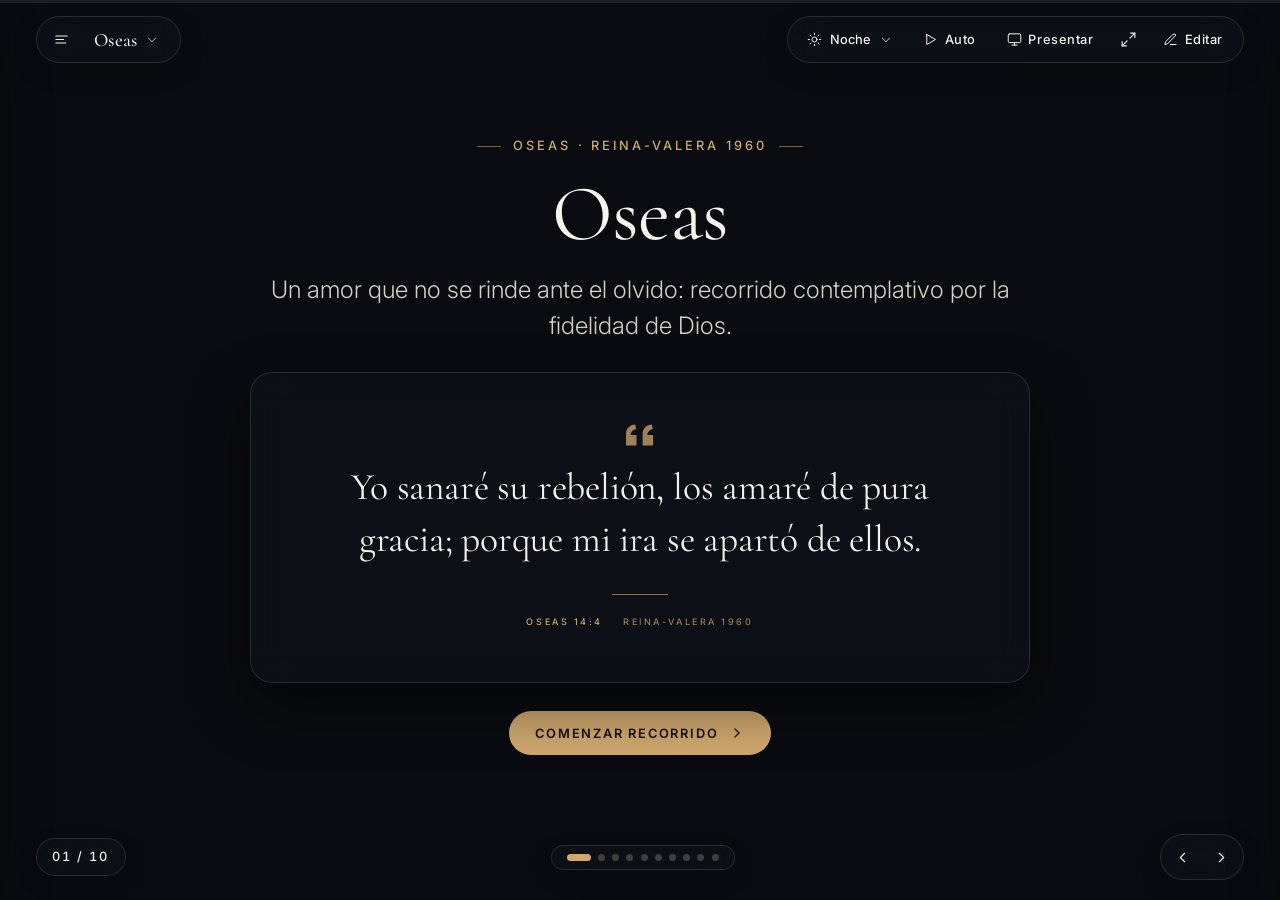
==== index.html @ b0a1d144 "style: upgrade dropdown menus, drawers, and editor controls with glassmorphic editorial CSS" ====
<!DOCTYPE html>
<html lang="es" data-theme="oscuro">
<head>
  <meta charset="UTF-8" />
  <meta name="viewport" content="width=device-width, initial-scale=1.0" />
  <title>Palabra Visual — Reflexiones Bíblicas</title>
  <meta name="description" content="Recorrido visual contemplativo y editorial por los libros de la Biblia." />

  <!-- Google Fonts: Máximo 2 familias tipográficas (Cormorant Garamond + Inter) -->
  <link rel="preconnect" href="https://fonts.googleapis.com" />
  <link rel="preconnect" href="https://fonts.gstatic.com" crossorigin />
  <link href="https://fonts.googleapis.com/css2?family=Cormorant+Garamond:ital,wght@0,400;0,500;0,600;1,400;1,500&family=Inter:wght@300;400;500;600&display=swap" rel="stylesheet" />

  <!-- GSAP 3.12.5 desde cdnjs (versión fija) -->
  <script src="https://cdnjs.cloudflare.com/ajax/libs/gsap/3.12.5/gsap.min.js" crossorigin="anonymous" referrerpolicy="no-referrer"></script>

  <style>
    /* ==========================================================================
       1. SISTEMA DE DISEÑO Y TEMAS (Variables CSS)
       ========================================================================== */
    :root {
      --font-display: 'Cormorant Garamond', Georgia, 'Times New Roman', serif;
      --font-sans: 'Inter', -apple-system, BlinkMacSystemFont, 'Segoe UI', Roboto, sans-serif;

      /* Escala tipográfica fluida */
      --text-xs: clamp(0.72rem, 0.7rem + 0.15vw, 0.8rem);
      --text-sm: clamp(0.85rem, 0.82rem + 0.2vw, 0.95rem);
      --text-base: clamp(0.98rem, 0.94rem + 0.25vw, 1.125rem);
      --text-lg: clamp(1.18rem, 1.08rem + 0.55vw, 1.5rem);
      --text-xl: clamp(1.55rem, 1.3rem + 1.2vw, 2.35rem);
      --text-2xl: clamp(2.1rem, 1.6rem + 2.4vw, 3.6rem);
      --text-hero: clamp(2.6rem, 1.9rem + 3.8vw, 5.2rem);

      /* Espaciados */
      --space-xs: 0.5rem;
      --space-sm: 1rem;
      --space-md: 1.75rem;
      --space-lg: 3rem;
      --space-xl: 5rem;

      /* Radios y transiciones */
      --radius-sm: 6px;
      --radius-md: 14px;
      --radius-lg: 22px;
      --ease-editorial: cubic-bezier(0.22, 1, 0.36, 1);

      /* Z-index layers */
      --z-stage: 1;
      --z-chrome: 20;
      --z-drawer: 40;
      --z-modal: 60;
    }

    /* Tema 1: Noche profunda (oscuro) */
    [data-theme="oscuro"] {
      --bg-base: #0b0d11;
      --bg-surface: #141820;
      --bg-elevated: #1b202b;
      --bg-glass: rgba(15, 19, 26, 0.62);
      --bg-glass-strong: rgba(15, 19, 26, 0.84);
      --text-primary: #f4f1ea;
      --text-secondary: #b7b1a6;
      --text-muted: #7f7a72;
      --accent: #cfa86e;
      --accent-soft: rgba(207, 168, 110, 0.16);
      --border-subtle: rgba(244, 241, 234, 0.12);
      --border-glow: rgba(207, 168, 110, 0.32);
      --overlay-rgb: 10, 12, 16;
      --shadow-soft: 0 24px 60px rgba(0, 0, 0, 0.45);
      --slide-text-on-img: #f7f4ed;
      --slide-sub-on-img: #d6d0c4;
    }

    /* Tema 2: Amanecer cálido (claro) */
    [data-theme="claro"] {
      --bg-base: #faf7f2;
      --bg-surface: #ffffff;
      --bg-elevated: #f3eee5;
      --bg-glass: rgba(255, 252, 247, 0.76);
      --bg-glass-strong: rgba(255, 252, 247, 0.92);
      --text-primary: #1f1c18;
      --text-secondary: #5c554c;
      --text-muted: #8a8277;
      --accent: #9a6735;
      --accent-soft: rgba(154, 103, 53, 0.12);
      --border-subtle: rgba(31, 28, 24, 0.12);
      --border-glow: rgba(154, 103, 53, 0.34);
      --overlay-rgb: 24, 20, 16;
      --shadow-soft: 0 20px 50px rgba(45, 36, 24, 0.10);
      --slide-text-on-img: #faf7f2;
      --slide-sub-on-img: #e5dfd5;
    }

    /* Tema 3: Pergamino (sepia) */
    [data-theme="sepia"] {
      --bg-base: #efe6d5;
      --bg-surface: #e6dac4;
      --bg-elevated: #dfd0b6;
      --bg-glass: rgba(239, 230, 213, 0.80);
      --bg-glass-strong: rgba(239, 230, 213, 0.94);
      --text-primary: #2a2118;
      --text-secondary: #5a4a3a;
      --text-muted: #85725e;
      --accent: #874c2b;
      --accent-soft: rgba(135, 76, 43, 0.14);
      --border-subtle: rgba(42, 33, 24, 0.14);
      --border-glow: rgba(135, 76, 43, 0.35);
      --overlay-rgb: 28, 21, 14;
      --shadow-soft: 0 20px 50px rgba(42, 33, 24, 0.14);
      --slide-text-on-img: #faf5eb;
      --slide-sub-on-img: #e8decb;
    }

    /* ==========================================================================
       2. RESET Y BASE
       ========================================================================== */
    *, *::before, *::after {
      box-sizing: border-box;
      margin: 0;
      padding: 0;
    }

    html, body {
      height: 100%;
      width: 100%;
      overflow: hidden;
      background-color: var(--bg-base);
      color: var(--text-primary);
      font-family: var(--font-sans);
      font-size: 16px;
      line-height: 1.6;
      -webkit-font-smoothing: antialiased;
      -moz-osx-font-smoothing: grayscale;
      transition: background-color 0.5s var(--ease-editorial), color 0.5s var(--ease-editorial);
    }

    button, input, select, textarea {
      font-family: inherit;
      color: inherit;
    }

    button {
      background: none;
      border: none;
      cursor: pointer;
    }

    button:focus-visible,
    input:focus-visible,
    select:focus-visible,
    textarea:focus-visible,
    a:focus-visible {
      outline: 2px solid var(--accent);
      outline-offset: 2px;
    }

    .sr-only {
      position: absolute;
      width: 1px;
      height: 1px;
      padding: 0;
      margin: -1px;
      overflow: hidden;
      clip: rect(0, 0, 0, 0);
      white-space: nowrap;
      border: 0;
    }

    /* ==========================================================================
       3. CONTENEDOR PRINCIPAL Y ESCENARIO DE DIAPOSITIVAS
       ========================================================================== */
    .app-shell {
      position: relative;
      width: 100vw;
      height: 100vh;
      height: 100dvh;
      overflow: hidden;
      background: var(--bg-base);
    }

    .slides-stage {
      position: relative;
      width: 100%;
      height: 100%;
      z-index: var(--z-stage);
    }

    .slide {
      position: absolute;
      inset: 0;
      width: 100%;
      height: 100%;
      display: flex;
      align-items: center;
      justify-content: center;
      overflow-y: auto;
      overflow-x: hidden;
      opacity: 0;
      visibility: hidden;
      pointer-events: none;
    }

    .slide.is-active {
      opacity: 1;
      visibility: visible;
      pointer-events: auto;
    }

    /* Fondo de imagen a pantalla completa con Ken Burns y Parallax */
    .slide-bg {
      position: absolute;
      inset: -4%;
      width: 108%;
      height: 108%;
      z-index: 0;
      overflow: hidden;
      pointer-events: none;
    }

    .slide-bg-img {
      width: 100%;
      height: 100%;
      object-fit: cover;
      object-position: center;
      transform: scale(1.02);
      will-change: transform;
      transition: opacity 0.6s ease;
    }

    .slide.is-active .slide-bg-img.ken-burns {
      animation: kenBurns 22s ease-in-out infinite alternate;
    }

    @keyframes kenBurns {
      0% { transform: scale(1.01) translate3d(0, 0, 0); }
      100% { transform: scale(1.1) translate3d(-1.5%, -1%, 0); }
    }

    /* Overlay degradado cinematográfico */
    .slide-overlay {
      position: absolute;
      inset: 0;
      z-index: 1;
      pointer-events: none;
    }

    /* Contenedor interior de contenido */
    .slide-inner {
      position: relative;
      z-index: 2;
      width: 100%;
      max-width: 1240px;
      margin: auto;
      padding: clamp(4.5rem, 8vh, 6rem) clamp(1.25rem, 5vw, 4.5rem) clamp(5rem, 9vh, 6.5rem);
      display: flex;
      flex-direction: column;
      justify-content: center;
      min-height: 100%;
    }

    /* Modificadores de alineación (layout) */
    .layout-centrado .slide-inner {
      align-items: center;
      text-align: center;
    }

    .layout-izquierda .slide-inner {
      align-items: flex-start;
      text-align: left;
    }

    .layout-derecha .slide-inner {
      align-items: flex-end;
      text-align: right;
    }

    .layout-inferior .slide-inner {
      justify-content: flex-end;
      align-items: flex-start;
      text-align: left;
      padding-bottom: clamp(5.5rem, 11vh, 7.5rem);
    }

    /* Cuando hay imagen de fondo, el texto sobre imagen mantiene alto contraste */
    .slide.has-bg-image:not(.slide-tipo-dividida) {
      color: var(--slide-text-on-img);
    }

    .slide.has-bg-image:not(.slide-tipo-dividida) .editorial-subtitle,
    .slide.has-bg-image:not(.slide-tipo-dividida) .reflexion-body {
      color: var(--slide-sub-on-img);
    }

    /* ==========================================================================
       4. COMPONENTES EDITORIALES Y BÍBLICOS
       ========================================================================== */
    .kicker {
      font-family: var(--font-sans);
      font-size: var(--text-xs);
      font-weight: 500;
      letter-spacing: 0.24em;
      text-transform: uppercase;
      color: var(--accent);
      margin-bottom: var(--space-sm);
      display: inline-flex;
      align-items: center;
      gap: 0.75rem;
    }

    .kicker::before,
    .kicker::after {
      content: "";
      display: inline-block;
      width: 24px;
      height: 1px;
      background: currentColor;
      opacity: 0.55;
    }

    .layout-izquierda .kicker::before,
    .layout-inferior .kicker::before {
      display: none;
    }

    .layout-derecha .kicker::after {
      display: none;
    }

    .editorial-title {
      font-family: var(--font-display);
      font-weight: 500;
      font-size: var(--text-2xl);
      line-height: 1.12;
      letter-spacing: -0.01em;
      max-width: 18ch;
      margin-bottom: var(--space-sm);
    }

    .slide-tipo-portada .editorial-title {
      font-size: var(--text-hero);
      font-weight: 400;
      line-height: 1.05;
      max-width: 14ch;
    }

    .editorial-subtitle {
      font-family: var(--font-sans);
      font-weight: 300;
      font-size: var(--text-lg);
      line-height: 1.5;
      color: var(--text-secondary);
      max-width: 52ch;
      margin-bottom: var(--space-md);
    }

    /* --- Componente 1: Cita Bíblica Elegante --- */
    .verse-block {
      position: relative;
      max-width: 780px;
      width: 100%;
    }

    .verse-block.variant-glass {
      background: var(--bg-glass);
      backdrop-filter: blur(18px);
      -webkit-backdrop-filter: blur(18px);
      border: 1px solid var(--border-subtle);
      border-radius: var(--radius-lg);
      padding: clamp(1.75rem, 4vw, 3.25rem);
      box-shadow: var(--shadow-soft);
      color: var(--text-primary);
    }

    .verse-block.variant-typographic {
      padding: clamp(1.5rem, 3vw, 2.5rem) 0;
      max-width: 900px;
    }

    .verse-quote-mark {
      display: block;
      width: 28px;
      height: 22px;
      color: var(--accent);
      opacity: 0.75;
      margin-bottom: var(--space-sm);
    }

    .layout-centrado .verse-quote-mark {
      margin-inline: auto;
    }

    .layout-derecha .verse-quote-mark {
      margin-left: auto;
    }

    .verse-text {
      font-family: var(--font-display);
      font-weight: 400;
      font-size: clamp(1.45rem, 1.15rem + 1.5vw, 2.55rem);
      line-height: 1.38;
      letter-spacing: -0.005em;
    }

    .slide-tipo-versiculo .verse-text {
      font-size: clamp(1.65rem, 1.25rem + 1.9vw, 3rem);
      line-height: 1.34;
    }

    .verse-word {
      display: inline-block;
      will-change: transform, opacity;
    }

    .verse-divider {
      width: 56px;
      height: 1px;
      background: var(--accent);
      opacity: 0.65;
      margin: var(--space-md) 0 var(--space-sm);
    }

    .layout-centrado .verse-divider {
      margin-inline: auto;
    }

    .layout-derecha .verse-divider {
      margin-left: auto;
    }

    .verse-meta {
      display: flex;
      flex-wrap: wrap;
      align-items: center;
      gap: 0.65rem 1.25rem;
      font-family: var(--font-sans);
      font-size: var(--text-xs);
      letter-spacing: 0.2em;
      text-transform: uppercase;
      font-variant-caps: all-small-caps;
      color: var(--accent);
      font-weight: 500;
    }

    .layout-centrado .verse-meta {
      justify-content: center;
    }

    .layout-derecha .verse-meta {
      justify-content: flex-end;
    }

    .verse-version {
      opacity: 0.72;
      color: inherit;
    }

    /* --- Reflexión Pastoral --- */
    .reflexion-body {
      font-family: var(--font-sans);
      font-weight: 300;
      font-size: var(--text-base);
      line-height: 1.75;
      max-width: 62ch;
      color: var(--text-secondary);
      margin-top: var(--space-sm);
    }

    .glass-panel {
      background: var(--bg-glass);
      backdrop-filter: blur(18px);
      -webkit-backdrop-filter: blur(18px);
      border: 1px solid var(--border-subtle);
      border-radius: var(--radius-lg);
      padding: clamp(1.5rem, 3.5vw, 2.75rem);
      box-shadow: var(--shadow-soft);
      color: var(--text-primary);
    }

    .glass-panel .reflexion-body {
      color: var(--text-secondary);
    }

    /* --- Componente 2: Recuadros de Reflexión (Glassmorphism sutil) --- */
    .recuadros-grid {
      display: grid;
      grid-template-columns: repeat(auto-fit, minmax(min(100%, 250px), 1fr));
      gap: clamp(1rem, 2vw, 1.5rem);
      width: 100%;
      margin-top: var(--space-md);
    }

    .recuadro-card {
      background: var(--bg-glass);
      backdrop-filter: blur(16px);
      -webkit-backdrop-filter: blur(16px);
      border: 1px solid var(--border-subtle);
      border-top: 1px solid var(--border-glow);
      border-radius: var(--radius-md);
      padding: clamp(1.25rem, 2.5vw, 1.75rem);
      text-align: left;
      color: var(--text-primary);
      box-shadow: var(--shadow-soft);
      transition: transform 0.35s var(--ease-editorial), border-color 0.35s ease;
    }

    .recuadro-card:hover {
      transform: translateY(-3px);
      border-color: var(--border-glow);
    }

    .recuadro-icon {
      width: 34px;
      height: 34px;
      border-radius: 50%;
      background: var(--accent-soft);
      color: var(--accent);
      display: inline-flex;
      align-items: center;
      justify-content: center;
      margin-bottom: 0.9rem;
    }

    .recuadro-icon svg {
      width: 17px;
      height: 17px;
    }

    .recuadro-title {
      font-family: var(--font-display);
      font-size: 1.35rem;
      font-weight: 500;
      margin-bottom: 0.4rem;
      color: var(--text-primary);
    }

    .recuadro-text {
      font-size: var(--text-sm);
      line-height: 1.6;
      color: var(--text-secondary);
    }

    /* --- Layout: Dividida (50/50 Editorial) --- */
    .split-layout {
      display: grid;
      grid-template-columns: 1fr 1fr;
      gap: clamp(1.75rem, 4vw, 4rem);
      align-items: center;
      width: 100%;
    }

    .split-media {
      position: relative;
      border-radius: var(--radius-lg);
      overflow: hidden;
      aspect-ratio: 4 / 5;
      max-height: 70vh;
      width: 100%;
      box-shadow: var(--shadow-soft);
      border: 1px solid var(--border-subtle);
    }

    .split-media img {
      width: 100%;
      height: 100%;
      object-fit: cover;
      display: block;
    }

    .split-content {
      display: flex;
      flex-direction: column;
      align-items: flex-start;
      text-align: left;
    }

    .layout-derecha .split-media {
      order: 2;
    }

    /* --- Layout: Lista / Línea de Tiempo / Galería --- */
    .timeline-list {
      display: grid;
      grid-template-columns: repeat(auto-fit, minmax(min(100%, 260px), 1fr));
      gap: clamp(1rem, 2vw, 1.5rem);
      width: 100%;
      margin-top: var(--space-md);
    }

    .timeline-item {
      position: relative;
      background: var(--bg-glass);
      backdrop-filter: blur(16px);
      -webkit-backdrop-filter: blur(16px);
      border: 1px solid var(--border-subtle);
      border-radius: var(--radius-md);
      padding: 1.5rem;
      text-align: left;
      color: var(--text-primary);
    }

    .timeline-step {
      font-family: var(--font-display);
      font-size: 1.8rem;
      font-style: italic;
      color: var(--accent);
      line-height: 1;
      margin-bottom: 0.6rem;
    }

    /* Galería de 3 imágenes cuando el slide tiene galería */
    .gallery-trio {
      display: grid;
      grid-template-columns: repeat(3, 1fr);
      gap: clamp(0.75rem, 1.5vw, 1.25rem);
      width: 100%;
      margin-top: var(--space-md);
    }

    .gallery-card {
      position: relative;
      border-radius: var(--radius-md);
      overflow: hidden;
      aspect-ratio: 3 / 4;
      max-height: 44vh;
      border: 1px solid var(--border-subtle);
      box-shadow: var(--shadow-soft);
    }

    .gallery-card img {
      width: 100%;
      height: 100%;
      object-fit: cover;
      transition: transform 0.7s var(--ease-editorial);
    }

    .gallery-card:hover img {
      transform: scale(1.04);
    }

    .gallery-caption {
      position: absolute;
      inset: auto 0 0 0;
      padding: 2rem 1rem 1rem;
      background: linear-gradient(to top, rgba(0, 0, 0, 0.78), transparent);
      color: #f7f4ed;
      text-align: left;
    }

    .gallery-caption h4 {
      font-family: var(--font-display);
      font-size: 1.25rem;
      font-weight: 500;
    }

    .gallery-caption p {
      font-size: var(--text-xs);
      opacity: 0.86;
    }

    /* --- Botones de acción dentro de slides (Portada / Cierre) --- */
    .btn-editorial {
      display: inline-flex;
      align-items: center;
      gap: 0.65rem;
      margin-top: var(--space-md);
      padding: 0.85rem 1.65rem;
      border-radius: 999px;
      background: var(--accent);
      color: #14110d;
      font-size: var(--text-xs);
      font-weight: 600;
      letter-spacing: 0.14em;
      text-transform: uppercase;
      transition: transform 0.25s var(--ease-editorial), opacity 0.25s ease;
    }

    .btn-editorial:hover {
      transform: translateY(-2px);
      opacity: 0.94;
    }

    .btn-editorial-ghost {
      display: inline-flex;
      align-items: center;
      gap: 0.55rem;
      margin-top: var(--space-md);
      padding: 0.8rem 1.45rem;
      border-radius: 999px;
      border: 1px solid var(--border-glow);
      background: var(--bg-glass);
      backdrop-filter: blur(12px);
      color: var(--text-primary);
      font-size: var(--text-xs);
      font-weight: 500;
      letter-spacing: 0.14em;
      text-transform: uppercase;
      transition: background-color 0.25s ease, transform 0.25s var(--ease-editorial);
    }

    .btn-editorial-ghost:hover {
      background: var(--accent-soft);
      transform: translateY(-1px);
    }

    /* ==========================================================================
       5. INTERFAZ / CHROME DE NAVEGACIÓN
       ========================================================================== */
    .progress-bar-track {
      position: fixed;
      top: 0;
      left: 0;
      width: 100%;
      height: 3px;
      background: rgba(128, 128, 128, 0.18);
      z-index: calc(var(--z-chrome) + 5);
    }

    .progress-bar-fill {
      height: 100%;
      width: 0%;
      background: var(--accent);
      transition: width 0.6s var(--ease-editorial);
    }

    .top-bar {
      position: fixed;
      top: 0;
      left: 0;
      right: 0;
      z-index: var(--z-chrome);
      display: flex;
      align-items: center;
      justify-content: space-between;
      padding: 1rem clamp(1rem, 3vw, 2.25rem);
      pointer-events: none;
      transition: opacity 0.45s ease, transform 0.45s var(--ease-editorial);
    }

    .top-bar > * {
      pointer-events: auto;
    }

    .brand-cluster {
      position: relative;
      display: flex;
      align-items: center;
      gap: 0.45rem;
      background: var(--bg-glass);
      backdrop-filter: blur(18px);
      -webkit-backdrop-filter: blur(18px);
      border: 1px solid var(--border-subtle);
      border-radius: 999px;
      padding: 0.35rem 0.55rem 0.35rem 0.45rem;
      box-shadow: 0 8px 28px rgba(0, 0, 0, 0.14);
    }

    .icon-btn {
      width: 34px;
      height: 34px;
      border-radius: 50%;
      display: inline-flex;
      align-items: center;
      justify-content: center;
      color: var(--text-primary);
      transition: background-color 0.25s ease, color 0.25s ease, transform 0.25s var(--ease-editorial);
    }

    .icon-btn:hover {
      background: var(--accent-soft);
      color: var(--accent);
      transform: scale(1.05);
    }

    .icon-btn svg {
      width: 17px;
      height: 17px;
    }

    /* ==========================================================================
       MENÚS DESPLEGABLES EDITORIALES (Custom Popover Dropdowns)
       ========================================================================== */
    .dropdown {
      position: relative;
      display: inline-flex;
      align-items: center;
    }

    .dropdown-trigger {
      display: inline-flex;
      align-items: center;
      gap: 0.5rem;
      padding: 0.38rem 0.75rem;
      border-radius: 999px;
      font-size: var(--text-xs);
      font-weight: 500;
      color: var(--text-primary);
      transition: background-color 0.25s ease, color 0.25s ease;
    }

    .dropdown-trigger--book {
      font-family: var(--font-display);
      font-size: 1.18rem;
      font-weight: 500;
      letter-spacing: 0.01em;
      padding: 0.22rem 0.75rem 0.22rem 0.55rem;
    }

    .dropdown-trigger:hover,
    .dropdown.is-open .dropdown-trigger {
      background: var(--accent-soft);
      color: var(--accent);
    }

    .dropdown-chevron {
      width: 14px;
      height: 14px;
      opacity: 0.7;
      transition: transform 0.3s var(--ease-editorial);
    }

    .dropdown.is-open .dropdown-chevron {
      transform: rotate(180deg);
      opacity: 1;
    }

    .dropdown-menu {
      position: absolute;
      top: calc(100% + 10px);
      left: 0;
      min-width: 240px;
      padding: 0.45rem;
      border-radius: 18px;
      background: var(--bg-glass-strong);
      backdrop-filter: blur(24px);
      -webkit-backdrop-filter: blur(24px);
      border: 1px solid var(--border-subtle);
      box-shadow: 0 22px 50px rgba(0, 0, 0, 0.32), inset 0 1px 0 rgba(255, 255, 255, 0.06);
      display: flex;
      flex-direction: column;
      gap: 0.2rem;
      opacity: 0;
      visibility: hidden;
      transform: translateY(-6px) scale(0.97);
      transform-origin: top left;
      transition: opacity 0.24s ease, transform 0.28s var(--ease-editorial), visibility 0.24s;
      z-index: calc(var(--z-chrome) + 15);
    }

    .dropdown-menu--right {
      left: auto;
      right: 0;
      transform-origin: top right;
    }

    .dropdown.is-open .dropdown-menu {
      opacity: 1;
      visibility: visible;
      transform: translateY(0) scale(1);
    }

    .dropdown-item {
      width: 100%;
      display: flex;
      align-items: center;
      justify-content: space-between;
      gap: 0.85rem;
      padding: 0.62rem 0.8rem;
      border-radius: 12px;
      text-align: left;
      color: var(--text-primary);
      transition: background-color 0.2s ease, color 0.2s ease, transform 0.2s ease;
    }

    .dropdown-item:hover {
      background: var(--accent-soft);
      transform: translateX(2px);
    }

    .dropdown-item.is-selected {
      background: var(--accent-soft);
      color: var(--accent);
    }

    .dropdown-item-main {
      display: flex;
      align-items: center;
      gap: 0.65rem;
    }

    .dropdown-item-title {
      display: block;
      font-family: var(--font-display);
      font-size: 1.12rem;
      font-weight: 500;
      line-height: 1.15;
    }

    .dropdown-item-title--sans {
      font-family: var(--font-sans);
      font-size: 0.84rem;
    }

    .dropdown-item-sub {
      display: block;
      font-size: 0.7rem;
      color: var(--text-muted);
      letter-spacing: 0.04em;
      margin-top: 0.1rem;
    }

    .dropdown-check {
      width: 15px;
      height: 15px;
      color: var(--accent);
      opacity: 0;
      flex-shrink: 0;
    }

    .dropdown-item.is-selected .dropdown-check {
      opacity: 1;
    }

    .theme-swatch {
      width: 18px;
      height: 18px;
      border-radius: 50%;
      border: 1px solid var(--border-glow);
      flex-shrink: 0;
      box-shadow: inset 0 0 0 2px rgba(255, 255, 255, 0.12);
    }

    .top-actions {
      display: flex;
      align-items: center;
      gap: 0.3rem;
      background: var(--bg-glass);
      backdrop-filter: blur(18px);
      -webkit-backdrop-filter: blur(18px);
      border: 1px solid var(--border-subtle);
      border-radius: 999px;
      padding: 0.35rem 0.45rem;
      box-shadow: 0 8px 28px rgba(0, 0, 0, 0.14);
    }

    .pill-btn {
      display: inline-flex;
      align-items: center;
      gap: 0.42rem;
      padding: 0.42rem 0.82rem;
      border-radius: 999px;
      font-size: var(--text-xs);
      font-weight: 500;
      letter-spacing: 0.04em;
      color: var(--text-primary);
      transition: background-color 0.25s ease, color 0.25s ease, transform 0.2s ease;
    }

    .pill-btn:hover,
    .pill-btn.is-active {
      background: var(--accent-soft);
      color: var(--accent);
    }

    .pill-btn svg {
      width: 15px;
      height: 15px;
    }

    .bottom-bar {
      position: fixed;
      bottom: 0;
      left: 0;
      right: 0;
      z-index: var(--z-chrome);
      display: flex;
      align-items: center;
      justify-content: space-between;
      padding: 1rem clamp(1rem, 3vw, 2.25rem) 1.25rem;
      pointer-events: none;
      transition: opacity 0.45s ease, transform 0.45s var(--ease-editorial);
    }

    .bottom-bar > * {
      pointer-events: auto;
    }

    .slide-counter {
      font-family: var(--font-sans);
      font-size: var(--text-xs);
      font-weight: 500;
      letter-spacing: 0.16em;
      color: var(--text-primary);
      background: var(--bg-glass);
      backdrop-filter: blur(18px);
      -webkit-backdrop-filter: blur(18px);
      border: 1px solid var(--border-subtle);
      padding: 0.48rem 0.95rem;
      border-radius: 999px;
      font-variant-numeric: tabular-nums;
      box-shadow: 0 8px 24px rgba(0, 0, 0, 0.12);
    }

    .dots-nav {
      display: flex;
      align-items: center;
      gap: 0.45rem;
      background: var(--bg-glass);
      backdrop-filter: blur(18px);
      -webkit-backdrop-filter: blur(18px);
      border: 1px solid var(--border-subtle);
      padding: 0.5rem 0.95rem;
      border-radius: 999px;
      box-shadow: 0 8px 24px rgba(0, 0, 0, 0.12);
    }

    .dot-btn {
      width: 7px;
      height: 7px;
      border-radius: 999px;
      background: var(--text-muted);
      opacity: 0.45;
      transition: width 0.35s var(--ease-editorial), background-color 0.3s ease, opacity 0.3s ease;
    }

    .dot-btn:hover {
      opacity: 0.9;
    }

    .dot-btn.is-active {
      width: 24px;
      background: var(--accent);
      opacity: 1;
    }

    .nav-arrows {
      display: flex;
      align-items: center;
      gap: 0.3rem;
      background: var(--bg-glass);
      backdrop-filter: blur(18px);
      -webkit-backdrop-filter: blur(18px);
      border: 1px solid var(--border-subtle);
      padding: 0.3rem;
      border-radius: 999px;
      box-shadow: 0 8px 24px rgba(0, 0, 0, 0.12);
    }

    /* Modo Presentar: oculta la interfaz */
    body.is-presenting .top-bar,
    body.is-presenting .bottom-bar {
      opacity: 0;
      transform: translateY(-6px);
      pointer-events: none;
    }

    body.is-presenting .bottom-bar {
      transform: translateY(6px);
    }

    body.is-presenting.ui-reveal .top-bar,
    body.is-presenting.ui-reveal .bottom-bar {
      opacity: 1;
      transform: translateY(0);
      pointer-events: auto;
    }

    /* ==========================================================================
       6. PANEL LATERAL DE ÍNDICE (MINIATURAS) Y MODO EDITOR
       ========================================================================== */
    .drawer-backdrop {
      position: fixed;
      inset: 0;
      background: rgba(0, 0, 0, 0.38);
      backdrop-filter: blur(3px);
      z-index: calc(var(--z-drawer) - 1);
      opacity: 0;
      visibility: hidden;
      transition: opacity 0.35s ease, visibility 0.35s ease;
    }

    .drawer-backdrop.is-open {
      opacity: 1;
      visibility: visible;
    }

    .drawer {
      position: fixed;
      top: 0.75rem;
      bottom: 0.75rem;
      width: min(390px, calc(100vw - 1.5rem));
      background: var(--bg-glass-strong);
      backdrop-filter: blur(26px);
      -webkit-backdrop-filter: blur(26px);
      border: 1px solid var(--border-subtle);
      border-radius: 22px;
      z-index: var(--z-drawer);
      display: flex;
      flex-direction: column;
      box-shadow: var(--shadow-soft);
      transition: transform 0.45s var(--ease-editorial), opacity 0.35s ease;
      overflow: hidden;
    }

    .drawer-left {
      left: 0.75rem;
      transform: translateX(calc(-100% - 1.5rem));
    }

    .drawer-right {
      right: 0.75rem;
      width: min(450px, calc(100vw - 1.5rem));
      transform: translateX(calc(100% + 1.5rem));
    }

    .drawer.is-open {
      transform: translateX(0);
    }

    .drawer-header {
      display: flex;
      align-items: center;
      justify-content: space-between;
      padding: 1.15rem 1.4rem;
      border-bottom: 1px solid var(--border-subtle);
      background: rgba(255, 255, 255, 0.02);
    }

    .drawer-title {
      font-family: var(--font-display);
      font-size: 1.5rem;
      font-weight: 500;
      letter-spacing: 0.01em;
    }

    .drawer-body {
      flex: 1;
      overflow-y: auto;
      padding: 1.15rem 1.35rem;
      display: flex;
      flex-direction: column;
      gap: 0.9rem;
      scrollbar-width: thin;
      scrollbar-color: var(--border-glow) transparent;
    }

    .drawer-body::-webkit-scrollbar {
      width: 6px;
    }

    .drawer-body::-webkit-scrollbar-thumb {
      background: var(--border-subtle);
      border-radius: 999px;
    }

    /* Miniaturas en el índice */
    .thumb-card {
      display: grid;
      grid-template-columns: 86px 1fr;
      gap: 0.9rem;
      align-items: center;
      padding: 0.65rem;
      border-radius: 16px;
      border: 1px solid var(--border-subtle);
      background: var(--bg-glass);
      text-align: left;
      transition: border-color 0.25s ease, transform 0.25s var(--ease-editorial), background-color 0.25s ease;
    }

    .thumb-card:hover {
      border-color: var(--border-glow);
      transform: translateX(3px);
    }

    .thumb-card.is-active {
      border-color: var(--accent);
      background: var(--accent-soft);
    }

    .thumb-preview {
      width: 86px;
      height: 54px;
      border-radius: 10px;
      overflow: hidden;
      background: var(--bg-base);
      display: flex;
      align-items: center;
      justify-content: center;
      font-family: var(--font-display);
      font-size: 0.95rem;
      color: var(--accent);
      border: 1px solid var(--border-subtle);
    }

    .thumb-preview img {
      width: 100%;
      height: 100%;
      object-fit: cover;
    }

    .thumb-info small {
      display: block;
      font-size: 0.66rem;
      letter-spacing: 0.16em;
      text-transform: uppercase;
      color: var(--accent);
      font-weight: 500;
    }

    .thumb-info strong {
      display: block;
      font-size: 0.9rem;
      font-weight: 500;
      color: var(--text-primary);
      white-space: nowrap;
      overflow: hidden;
      text-overflow: ellipsis;
      max-width: 220px;
      margin-top: 0.12rem;
    }

    /* Estilos refinados del Editor */
    .editor-section {
      border: 1px solid var(--border-subtle);
      border-radius: 16px;
      padding: 1.05rem;
      background: rgba(255, 255, 255, 0.025);
      display: flex;
      flex-direction: column;
      gap: 0.82rem;
    }

    .editor-section-title {
      font-size: 0.7rem;
      letter-spacing: 0.18em;
      text-transform: uppercase;
      color: var(--accent);
      font-weight: 600;
    }

    .editor-slide-toolbar {
      display: flex;
      flex-wrap: wrap;
      gap: 0.45rem;
    }

    .btn-sm {
      padding: 0.46rem 0.85rem;
      border-radius: 999px;
      border: 1px solid var(--border-subtle);
      background: var(--bg-glass);
      font-size: 0.76rem;
      font-weight: 500;
      display: inline-flex;
      align-items: center;
      gap: 0.38rem;
      transition: border-color 0.2s ease, background-color 0.2s ease, transform 0.2s ease, color 0.2s ease;
    }

    .btn-sm:hover {
      border-color: var(--accent);
      background: var(--accent-soft);
      color: var(--accent);
      transform: translateY(-1px);
    }

    .btn-sm.btn-danger:hover {
      border-color: #d16666;
      background: rgba(209, 102, 102, 0.14);
      color: #e88b8b;
    }

    .field-group {
      display: flex;
      flex-direction: column;
      gap: 0.35rem;
    }

    .field-row {
      display: grid;
      grid-template-columns: 1fr 1fr;
      gap: 0.75rem;
    }

    .field-label {
      font-size: 0.74rem;
      font-weight: 500;
      color: var(--text-secondary);
      letter-spacing: 0.02em;
    }

    .field-input,
    .field-select,
    .field-textarea {
      width: 100%;
      padding: 0.58rem 0.82rem;
      border-radius: 11px;
      border: 1px solid var(--border-subtle);
      background: var(--bg-base);
      color: var(--text-primary);
      font-size: 0.84rem;
      transition: border-color 0.2s ease, box-shadow 0.2s ease, background-color 0.2s ease;
    }

    .field-input:hover,
    .field-select:hover,
    .field-textarea:hover {
      border-color: var(--border-glow);
    }

    .field-input:focus,
    .field-select:focus,
    .field-textarea:focus {
      outline: none;
      border-color: var(--accent);
      box-shadow: 0 0 0 3px var(--accent-soft);
    }

    /* Select personalizado con flecha SVG elegante */
    .field-select {
      appearance: none;
      -webkit-appearance: none;
      padding-right: 2.2rem;
      cursor: pointer;
      background-image: url("data:image/svg+xml,%3Csvg xmlns='http://www.w3.org/2000/svg' width='14' height='14' viewBox='0 0 24 24' fill='none' stroke='%23cfa86e' stroke-width='2' stroke-linecap='round' stroke-linejoin='round'%3E%3Cpolyline points='6 9 12 15 18 9'/%3E%3C/svg%3E");
      background-repeat: no-repeat;
      background-position: right 0.75rem center;
      background-size: 14px;
    }

    /* Range slider estilizado */
    .field-range {
      -webkit-appearance: none;
      appearance: none;
      width: 100%;
      height: 6px;
      border-radius: 999px;
      background: var(--border-subtle);
      margin-top: 0.55rem;
      cursor: pointer;
    }

    .field-range::-webkit-slider-thumb {
      -webkit-appearance: none;
      appearance: none;
      width: 18px;
      height: 18px;
      border-radius: 50%;
      background: var(--accent);
      border: 2px solid var(--bg-surface);
      box-shadow: 0 2px 8px rgba(0, 0, 0, 0.3);
      transition: transform 0.2s ease;
    }

    .field-range::-webkit-slider-thumb:hover {
      transform: scale(1.15);
    }

    .field-range::-moz-range-thumb {
      width: 18px;
      height: 18px;
      border-radius: 50%;
      background: var(--accent);
      border: 2px solid var(--bg-surface);
      cursor: pointer;
    }

    /* Botón estilizado para subir imagen local */
    .file-upload-label {
      display: inline-flex;
      align-items: center;
      justify-content: center;
      gap: 0.5rem;
      width: 100%;
      padding: 0.6rem 0.9rem;
      margin-top: 0.25rem;
      border-radius: 11px;
      border: 1px dashed var(--border-glow);
      background: var(--accent-soft);
      color: var(--accent);
      font-size: 0.78rem;
      font-weight: 500;
      cursor: pointer;
      transition: background-color 0.2s ease, transform 0.2s ease;
    }

    .file-upload-label:hover {
      background: rgba(207, 168, 110, 0.24);
      transform: translateY(-1px);
    }

    .file-upload-input {
      display: none;
    }

    .field-textarea {
      min-height: 76px;
      resize: vertical;
      line-height: 1.55;
    }

    .recuadro-editor-item {
      border-top: 1px dashed var(--border-subtle);
      padding-top: 0.75rem;
      display: flex;
      flex-direction: column;
      gap: 0.5rem;
    }

    .toast {
      position: fixed;
      bottom: 4.5rem;
      left: 50%;
      transform: translateX(-50%) translateY(16px);
      background: var(--bg-glass-strong);
      border: 1px solid var(--border-glow);
      color: var(--text-primary);
      padding: 0.6rem 1.2rem;
      border-radius: 999px;
      font-size: var(--text-xs);
      z-index: var(--z-modal);
      opacity: 0;
      pointer-events: none;
      transition: opacity 0.3s ease, transform 0.3s var(--ease-editorial);
    }

    .toast.is-visible {
      opacity: 1;
      transform: translateX(-50%) translateY(0);
    }

    /* ==========================================================================
       7. RESPONSIVE Y ACCESIBILIDAD (Móvil, Tablet, Proyector 16:9)
       ========================================================================== */
    @media (max-width: 860px) {
      .split-layout {
        grid-template-columns: 1fr;
        gap: 1.25rem;
      }

      .split-media {
        aspect-ratio: 16 / 10;
        max-height: 32vh;
      }

      .layout-derecha .split-media {
        order: 0;
      }

      .gallery-trio {
        grid-template-columns: 1fr;
      }

      .gallery-card {
        aspect-ratio: 16 / 9;
        max-height: 22vh;
      }

      .pill-label {
        display: none;
      }

      .dots-nav {
        display: none;
      }
    }

    @media (min-width: 1600px) {
      .slide-inner {
        max-width: 1440px;
      }
    }

    @media (prefers-reduced-motion: reduce) {
      .slide.is-active .slide-bg-img.ken-burns {
        animation: none !important;
      }
      .progress-bar-fill,
      .dot-btn,
      .drawer,
      .recuadro-card {
        transition: none !important;
      }
    }
  </style>
</head>
<body>
  <div class="app-shell" id="app">
    <!-- Barra de progreso superior -->
    <div class="progress-bar-track" role="progressbar" aria-valuemin="0" aria-valuemax="100" aria-valuenow="0" id="progress-track">
      <div class="progress-bar-fill" id="progress-fill"></div>
    </div>

    <!-- Barra superior discreta -->
    <header class="top-bar" aria-label="Controles principales">
      <div class="brand-cluster">
        <button class="icon-btn" id="btn-index" aria-label="Abrir índice de diapositivas" title="Índice de diapositivas">
          <svg viewBox="0 0 24 24" fill="none" stroke="currentColor" stroke-width="1.6" stroke-linecap="round"><line x1="4" y1="7" x2="20" y2="7"/><line x1="4" y1="12" x2="15" y2="12"/><line x1="4" y1="17" x2="18" y2="17"/></svg>
        </button>

        <!-- Selector de libro personalizado -->
        <div class="dropdown" id="book-dropdown">
          <button class="dropdown-trigger dropdown-trigger--book" id="book-dropdown-btn" aria-haspopup="listbox" aria-expanded="false" aria-label="Cambiar libro de reflexión">
            <span id="book-current-label">Oseas</span>
            <svg class="dropdown-chevron" viewBox="0 0 24 24" fill="none" stroke="currentColor" stroke-width="1.8" stroke-linecap="round" stroke-linejoin="round"><polyline points="6 9 12 15 18 9"/></svg>
          </button>
          <div class="dropdown-menu" id="book-dropdown-menu" role="listbox" aria-label="Libros disponibles">
            <button class="dropdown-item is-selected" role="option" aria-selected="true" data-book="oseas">
              <div>
                <span class="dropdown-item-title">Oseas</span>
                <span class="dropdown-item-sub">10 diapositivas &middot; RVR1960</span>
              </div>
              <svg class="dropdown-check" viewBox="0 0 24 24" fill="none" stroke="currentColor" stroke-width="2" stroke-linecap="round" stroke-linejoin="round"><polyline points="20 6 9 17 4 12"/></svg>
            </button>
            <button class="dropdown-item" role="option" aria-selected="false" data-book="salmos23">
              <div>
                <span class="dropdown-item-title">Salmos 23</span>
                <span class="dropdown-item-sub">8 diapositivas &middot; RVR1960</span>
              </div>
              <svg class="dropdown-check" viewBox="0 0 24 24" fill="none" stroke="currentColor" stroke-width="2" stroke-linecap="round" stroke-linejoin="round"><polyline points="20 6 9 17 4 12"/></svg>
            </button>
            <button class="dropdown-item" role="option" aria-selected="false" data-book="filipenses4">
              <div>
                <span class="dropdown-item-title">Filipenses 4</span>
                <span class="dropdown-item-sub">8 diapositivas &middot; RVR1960</span>
              </div>
              <svg class="dropdown-check" viewBox="0 0 24 24" fill="none" stroke="currentColor" stroke-width="2" stroke-linecap="round" stroke-linejoin="round"><polyline points="20 6 9 17 4 12"/></svg>
            </button>
          </div>
        </div>
      </div>

      <div class="top-actions">
        <!-- Selector de tema personalizado -->
        <div class="dropdown" id="theme-dropdown">
          <button class="dropdown-trigger" id="theme-dropdown-btn" aria-haspopup="listbox" aria-expanded="false" aria-label="Seleccionar tema visual" title="Cambiar tema">
            <svg width="15" height="15" viewBox="0 0 24 24" fill="none" stroke="currentColor" stroke-width="1.6" stroke-linecap="round" stroke-linejoin="round"><circle cx="12" cy="12" r="4"/><path d="M12 2v2m0 16v2M4.93 4.93l1.41 1.41m11.32 11.32l1.41 1.41M2 12h2m16 0h2M4.93 19.07l1.41-1.41m11.32-11.32l1.41-1.41"/></svg>
            <span class="pill-label" id="theme-label">Noche</span>
            <svg class="dropdown-chevron" viewBox="0 0 24 24" fill="none" stroke="currentColor" stroke-width="1.8" stroke-linecap="round" stroke-linejoin="round"><polyline points="6 9 12 15 18 9"/></svg>
          </button>
          <div class="dropdown-menu dropdown-menu--right" id="theme-dropdown-menu" role="listbox" aria-label="Temas visuales">
            <button class="dropdown-item is-selected" role="option" aria-selected="true" data-theme-choice="oscuro">
              <div class="dropdown-item-main">
                <span class="theme-swatch" style="background: linear-gradient(135deg, #0b0d11 55%, #cfa86e 55%);"></span>
                <div>
                  <span class="dropdown-item-title dropdown-item-title--sans">Noche profunda</span>
                  <span class="dropdown-item-sub">Oscuro contemplativo</span>
                </div>
              </div>
              <svg class="dropdown-check" viewBox="0 0 24 24" fill="none" stroke="currentColor" stroke-width="2" stroke-linecap="round" stroke-linejoin="round"><polyline points="20 6 9 17 4 12"/></svg>
            </button>
            <button class="dropdown-item" role="option" aria-selected="false" data-theme-choice="claro">
              <div class="dropdown-item-main">
                <span class="theme-swatch" style="background: linear-gradient(135deg, #faf7f2 55%, #9a6735 55%);"></span>
                <div>
                  <span class="dropdown-item-title dropdown-item-title--sans">Amanecer cálido</span>
                  <span class="dropdown-item-sub">Luminoso editorial</span>
                </div>
              </div>
              <svg class="dropdown-check" viewBox="0 0 24 24" fill="none" stroke="currentColor" stroke-width="2" stroke-linecap="round" stroke-linejoin="round"><polyline points="20 6 9 17 4 12"/></svg>
            </button>
            <button class="dropdown-item" role="option" aria-selected="false" data-theme-choice="sepia">
              <div class="dropdown-item-main">
                <span class="theme-swatch" style="background: linear-gradient(135deg, #efe6d5 55%, #874c2b 55%);"></span>
                <div>
                  <span class="dropdown-item-title dropdown-item-title--sans">Pergamino</span>
                  <span class="dropdown-item-sub">Sepia clásico</span>
                </div>
              </div>
              <svg class="dropdown-check" viewBox="0 0 24 24" fill="none" stroke="currentColor" stroke-width="2" stroke-linecap="round" stroke-linejoin="round"><polyline points="20 6 9 17 4 12"/></svg>
            </button>
          </div>
        </div>

        <button class="pill-btn" id="btn-autoplay" aria-label="Activar o pausar reproducción automática" title="Autoplay">
          <svg id="icon-play" viewBox="0 0 24 24" fill="none" stroke="currentColor" stroke-width="1.6" stroke-linecap="round" stroke-linejoin="round"><polygon points="6 4 20 12 6 20 6 4"/></svg>
          <span class="pill-label">Auto</span>
        </button>

        <button class="pill-btn" id="btn-present" aria-label="Modo presentar (oculta controles)" title="Modo presentar (P)">
          <svg viewBox="0 0 24 24" fill="none" stroke="currentColor" stroke-width="1.6" stroke-linecap="round" stroke-linejoin="round"><rect x="2" y="3" width="20" height="14" rx="2"/><line x1="8" y1="21" x2="16" y2="21"/><line x1="12" y1="17" x2="12" y2="21"/></svg>
          <span class="pill-label">Presentar</span>
        </button>

        <button class="icon-btn" id="btn-fullscreen" aria-label="Pantalla completa" title="Pantalla completa (F)">
          <svg viewBox="0 0 24 24" fill="none" stroke="currentColor" stroke-width="1.6" stroke-linecap="round" stroke-linejoin="round"><polyline points="15 3 21 3 21 9"/><polyline points="9 21 3 21 3 15"/><line x1="21" y1="3" x2="14" y2="10"/><line x1="3" y1="21" x2="10" y2="14"/></svg>
        </button>

        <button class="pill-btn" id="btn-editor" aria-label="Abrir modo editor" title="Editar contenido">
          <svg viewBox="0 0 24 24" fill="none" stroke="currentColor" stroke-width="1.6" stroke-linecap="round" stroke-linejoin="round"><path d="M12 20h9"/><path d="M16.5 3.5a2.12 2.12 0 0 1 3 3L7 19l-4 1 1-4Z"/></svg>
          <span class="pill-label">Editar</span>
        </button>
      </div>
    </header>

    <!-- Escenario principal de diapositivas -->
    <main class="slides-stage" id="slides-stage" aria-live="polite"></main>

    <!-- Barra inferior de navegación -->
    <footer class="bottom-bar" aria-label="Navegación de diapositivas">
      <div class="slide-counter" id="slide-counter">01 / 10</div>
      <nav class="dots-nav" id="dots-nav" aria-label="Puntos de progreso"></nav>
      <div class="nav-arrows">
        <button class="icon-btn" id="btn-prev" aria-label="Diapositiva anterior" title="Anterior (Flecha izquierda)">
          <svg viewBox="0 0 24 24" fill="none" stroke="currentColor" stroke-width="1.6" stroke-linecap="round" stroke-linejoin="round"><polyline points="15 18 9 12 15 6"/></svg>
        </button>
        <button class="icon-btn" id="btn-next" aria-label="Siguiente diapositiva" title="Siguiente (Flecha derecha)">
          <svg viewBox="0 0 24 24" fill="none" stroke="currentColor" stroke-width="1.6" stroke-linecap="round" stroke-linejoin="round"><polyline points="9 18 15 12 9 6"/></svg>
        </button>
      </div>
    </footer>

    <div class="drawer-backdrop" id="drawer-backdrop"></div>

    <!-- Drawer Izquierdo: Índice de diapositivas -->
    <aside class="drawer drawer-left" id="index-drawer" aria-label="Índice de diapositivas" aria-hidden="true">
      <div class="drawer-header">
        <h2 class="drawer-title">Recorrido</h2>
        <button class="icon-btn" id="btn-close-index" aria-label="Cerrar índice">
          <svg viewBox="0 0 24 24" fill="none" stroke="currentColor" stroke-width="1.6" stroke-linecap="round"><line x1="18" y1="6" x2="6" y2="18"/><line x1="6" y1="6" x2="18" y2="18"/></svg>
        </button>
      </div>
      <div class="drawer-body" id="index-list"></div>
    </aside>

    <!-- Drawer Derecho: Modo Editor -->
    <aside class="drawer drawer-right" id="editor-drawer" aria-label="Editor de diapositivas" aria-hidden="true">
      <div class="drawer-header">
        <h2 class="drawer-title">Modo Editor</h2>
        <button class="icon-btn" id="btn-close-editor" aria-label="Cerrar editor">
          <svg viewBox="0 0 24 24" fill="none" stroke="currentColor" stroke-width="1.6" stroke-linecap="round"><line x1="18" y1="6" x2="6" y2="18"/><line x1="6" y1="6" x2="18" y2="18"/></svg>
        </button>
      </div>
      <div class="drawer-body">
        <!-- Gestión de Diapositiva Actual -->
        <div class="editor-section">
          <div class="editor-section-title">Diapositivas (<span id="ed-slide-pos">1 / 10</span>)</div>
          <div class="editor-slide-toolbar">
            <button class="btn-sm" id="ed-add">+ Nueva</button>
            <button class="btn-sm" id="ed-dup">Duplicar</button>
            <button class="btn-sm" id="ed-up">Subir</button>
            <button class="btn-sm" id="ed-down">Bajar</button>
            <button class="btn-sm btn-danger" id="ed-del">Eliminar</button>
          </div>
        </div>

        <!-- Configuración de Diseño y Media -->
        <div class="editor-section">
          <div class="editor-section-title">Diseño y Escena</div>
          <div class="field-row">
            <div class="field-group">
              <label class="field-label" for="ed-tipo">Tipo</label>
              <select class="field-select" id="ed-tipo">
                <option value="portada">portada</option>
                <option value="versiculo">versiculo</option>
                <option value="reflexion">reflexion</option>
                <option value="imagen-completa">imagen-completa</option>
                <option value="dividida">dividida</option>
                <option value="lista">lista</option>
                <option value="pregunta">pregunta</option>
                <option value="cierre">cierre</option>
              </select>
            </div>
            <div class="field-group">
              <label class="field-label" for="ed-layout">Layout</label>
              <select class="field-select" id="ed-layout">
                <option value="centrado">centrado</option>
                <option value="izquierda">izquierda</option>
                <option value="derecha">derecha</option>
                <option value="inferior">inferior</option>
              </select>
            </div>
          </div>
          <div class="field-row">
            <div class="field-group">
              <label class="field-label" for="ed-anim">Animación</label>
              <select class="field-select" id="ed-anim">
                <option value="revelar-palabras">revelar-palabras</option>
                <option value="fade">fade</option>
                <option value="slide-up">slide-up</option>
                <option value="zoom-lento">zoom-lento</option>
                <option value="parallax">parallax</option>
              </select>
            </div>
            <div class="field-group">
              <label class="field-label" for="ed-overlay">Overlay (<span id="ed-overlay-val">0.55</span>)</label>
              <input class="field-range" id="ed-overlay" type="range" min="0" max="1" step="0.05" />
            </div>
          </div>
          <div class="field-group">
            <label class="field-label" for="ed-imagen">Imagen (URL o archivo local)</label>
            <input class="field-input" id="ed-imagen" type="url" placeholder="https://..." />
            <label class="file-upload-label" for="ed-imagen-file">
              <svg width="15" height="15" viewBox="0 0 24 24" fill="none" stroke="currentColor" stroke-width="1.8" stroke-linecap="round" stroke-linejoin="round"><path d="M21 15v4a2 2 0 0 1-2 2H5a2 2 0 0 1-2-2v-4"/><polyline points="17 8 12 3 7 8"/><line x1="12" y1="3" x2="12" y2="15"/></svg>
              <span>Subir imagen desde tu equipo</span>
              <input class="file-upload-input" id="ed-imagen-file" type="file" accept="image/*" />
            </label>
          </div>
        </div>

        <!-- Contenido Textual y Bíblico -->
        <div class="editor-section">
          <div class="editor-section-title">Contenido y Cita Bíblica</div>
          <div class="field-group">
            <label class="field-label" for="ed-titulo">Título</label>
            <input class="field-input" id="ed-titulo" type="text" />
          </div>
          <div class="field-group">
            <label class="field-label" for="ed-subtitulo">Subtítulo</label>
            <input class="field-input" id="ed-subtitulo" type="text" />
          </div>
          <div class="field-group">
            <label class="field-label" for="ed-versiculo-texto">Versículo (texto fiel)</label>
            <textarea class="field-textarea" id="ed-versiculo-texto"></textarea>
          </div>
          <div class="field-group">
            <label class="field-label" for="ed-versiculo-ref">Referencia</label>
            <input class="field-input" id="ed-versiculo-ref" type="text" placeholder="Oseas 2:14" />
          </div>
          <div class="field-group">
            <label class="field-label" for="ed-reflexion">Reflexión</label>
            <textarea class="field-textarea" id="ed-reflexion"></textarea>
          </div>
        </div>

        <!-- Recuadros de Reflexión -->
        <div class="editor-section">
          <div class="editor-section-title">Recuadros / Elementos</div>
          <div id="ed-recuadros-list"></div>
          <button class="btn-sm" id="ed-add-recuadro">+ Agregar recuadro</button>
        </div>

        <!-- Exportar / Importar JSON -->
        <div class="editor-section">
          <div class="editor-section-title">Exportar / Importar JSON</div>
          <div class="editor-slide-toolbar">
            <button class="btn-sm" id="ed-export-file">Descargar JSON</button>
            <button class="btn-sm" id="ed-copy-json">Copiar JSON</button>
            <button class="btn-sm" id="ed-import-btn">Importar JSON</button>
          </div>
          <input type="file" id="ed-import-file" accept=".json,application/json" style="display:none" />
          <textarea class="field-textarea" id="ed-json-paste" placeholder="Pega aquí un objeto JSON válido de libro y pulsa Importar JSON..."></textarea>
        </div>
      </div>
    </aside>

    <!-- Notificación sutil -->
    <div class="toast" id="toast" role="status" aria-live="polite"></div>
  </div>

  <script>
    /* ==========================================================================
       1. ARQUITECTURA DE DATOS (ÚNICO OBJETO EDITABLE AL INICIO DEL ARCHIVO)
       - Todo el contenido vive en REFLEXIONES y BIBLIOTECA_LIBROS.
       - Los versículos de Oseas provienen literalmente de Oseas.md (RVR1960).
       ========================================================================== */
    const REFLEXIONES = {
      libro: "Oseas",
      version: "Reina-Valera 1960",
      tema: {
        paleta: "dorado-noche",
        fuenteTitulo: "Cormorant Garamond",
        fuenteTexto: "Inter",
        modo: "oscuro"
      },
      slides: [
        {
          tipo: "portada",
          imagen: "https://images.unsplash.com/photo-1509316975850-ff9c5deb0cd9?auto=format&fit=crop&w=1920&q=80",
          overlay: 0.58,
          titulo: "Oseas",
          subtitulo: "Un amor que no se rinde ante el olvido: recorrido contemplativo por la fidelidad de Dios.",
          versiculo: {
            texto: "Yo sanaré su rebelión, los amaré de pura gracia; porque mi ira se apartó de ellos.",
            referencia: "Oseas 14:4"
          },
          reflexion: "Una historia real convertida en parábola viviente sobre el corazón de Dios hacia un pueblo que buscó amor en otros altares.",
          recuadros: [],
          animacion: "fade",
          layout: "centrado"
        },
        {
          tipo: "dividida",
          imagen: "https://images.unsplash.com/photo-1470071459604-3b5ec3a7fe05?auto=format&fit=crop&w=1400&q=80",
          overlay: 0.25,
          titulo: "El llamado insólito",
          subtitulo: "Cuando la vida del profeta se vuelve mensaje",
          versiculo: {
            texto: "El principio de la palabra de Jehová por medio de Oseas. Dijo Jehová a Oseas: Ve, tómate una mujer fornicaria, e hijos de fornicación; porque la tierra fornica apartándose de Jehová.",
            referencia: "Oseas 1:2"
          },
          reflexion: "Antes de pronunciar un solo sermón, Oseas debía sentir en carne propia la herida del amor no correspondido. Dios no habla desde la distancia; comparte el dolor de quien ama y es olvidado.",
          recuadros: [],
          animacion: "slide-up",
          layout: "izquierda"
        },
        {
          tipo: "versiculo",
          imagen: "https://images.unsplash.com/photo-1501785888041-af3ef285b470?auto=format&fit=crop&w=1920&q=80",
          overlay: 0.62,
          titulo: "Puerta de esperanza",
          subtitulo: "El desierto como lugar de reencuentro",
          versiculo: {
            texto: "Pero he aquí que yo la atraeré y la llevaré al desierto, y hablaré a su corazón. Y le daré sus viñas desde allí, y el valle de Acor por puerta de esperanza.",
            referencia: "Oseas 2:14-15"
          },
          reflexion: "",
          recuadros: [],
          animacion: "revelar-palabras",
          layout: "centrado"
        },
        {
          tipo: "reflexion",
          imagen: "https://images.unsplash.com/photo-1464822759023-fed622ff2c3b?auto=format&fit=crop&w=1920&q=80",
          overlay: 0.68,
          titulo: "Un pacto renovado",
          subtitulo: "Del temor a la intimidad",
          versiculo: {
            texto: "Y te desposaré conmigo para siempre; te desposaré conmigo en justicia, juicio, benignidad y misericordia. Y te desposaré conmigo en fidelidad, y conocerás a Jehová.",
            referencia: "Oseas 2:19-20"
          },
          reflexion: "En la cultura del pacto, la dote definía el valor de la alianza. Aquí Dios mismo aporta los cinco pilares que sostienen la relación.",
          recuadros: [
            { icono: "ancla", titulo: "Justicia y Juicio", texto: "Un vínculo recto, transparente y firme que protege al vulnerable." },
            { icono: "corazon", titulo: "Benignidad y Misericordia", texto: "Ternura inmerecida que restaura incluso después de la ruptura." },
            { icono: "luz", titulo: "Fidelidad", texto: "La constancia de quien permanece cuando todo lo demás cambia." }
          ],
          animacion: "slide-up",
          layout: "izquierda"
        },
        {
          tipo: "imagen-completa",
          imagen: "https://images.unsplash.com/photo-1506744038136-46273834b3fb?auto=format&fit=crop&w=1920&q=80",
          overlay: 0.52,
          titulo: "El precio del rescate",
          subtitulo: "Capítulo 3",
          versiculo: {
            texto: "Me dijo otra vez Jehová: Ve, ama a una mujer amada de su compañero, aunque adúltera, como el amor de Jehová para con los hijos de Israel.",
            referencia: "Oseas 3:1"
          },
          reflexion: "Oseas compra de vuelta a Gomer por quince siclos de plata y cebada: un retrato silencioso de la gracia que busca al perdido.",
          recuadros: [],
          animacion: "zoom-lento",
          layout: "inferior"
        },
        {
          tipo: "versiculo",
          imagen: "",
          overlay: 0.0,
          titulo: "Lo que Dios desea",
          subtitulo: "Más allá del ritual vacío",
          versiculo: {
            texto: "Porque misericordia quiero, y no sacrificio, y conocimiento de Dios más que holocaustos.",
            referencia: "Oseas 6:6"
          },
          reflexion: "La piedad que dura como el rocío de la madrugada no basta; Dios busca un corazón que lo conozca de verdad.",
          recuadros: [],
          animacion: "revelar-palabras",
          layout: "centrado"
        },
        {
          tipo: "reflexion",
          imagen: "https://images.unsplash.com/photo-1441974231531-c6227db76b6e?auto=format&fit=crop&w=1920&q=80",
          overlay: 0.65,
          titulo: "Cuerdas de amor",
          subtitulo: "La compasión que vence al juicio",
          versiculo: {
            texto: "Con cuerdas humanas los atraje, con cuerdas de amor; y fui para ellos como los que alzan el yugo de sobre su cerviz, y puse delante de ellos la comida.",
            referencia: "Oseas 11:4"
          },
          reflexion: "El capítulo 11 revela el latido más íntimo de Dios: un padre que enseñó a caminar a su hijo y cuyo corazón se conmueve antes de destruir.",
          recuadros: [
            { icono: "camino", titulo: "Enseñar a andar", texto: "Dios recuerda la infancia de Israel: sostener de los brazos con paciencia." },
            { icono: "agua", titulo: "Compasión encendida", texto: "«¿Cómo podré abandonarte, oh Efraín? Mi corazón se conmueve dentro de mí» (11:8)." }
          ],
          animacion: "parallax",
          layout: "derecha"
        },
        {
          tipo: "lista",
          imagen: "https://images.unsplash.com/photo-1518837695005-2083093ee35b?auto=format&fit=crop&w=1920&q=80",
          overlay: 0.72,
          titulo: "Arquitectura de Oseas",
          subtitulo: "Tres movimientos del libro para leer con claridad",
          versiculo: { texto: "", referencia: "" },
          reflexion: "El libro alterna confrontación honesta con promesas de restauración.",
          recuadros: [
            { icono: "libro", titulo: "I. La historia vivida (Cap. 1–3)", texto: "El matrimonio de Oseas y Gomer encarna la infidelidad de Israel y el rescate obstinado de Dios." },
            { icono: "semilla", titulo: "II. El pleito y el clamor (Cap. 4–10)", texto: "Denuncia de una fe superficial y llamado a sembrar justicia y segar misericordia (10:12)." },
            { icono: "luz", titulo: "III. La ternura final (Cap. 11–14)", texto: "El corazón paterno de Dios triunfa sobre la ira y promete sanar como rocío sobre el lirio." }
          ],
          animacion: "slide-up",
          layout: "centrado"
        },
        {
          tipo: "pregunta",
          imagen: "https://images.unsplash.com/photo-1499002238440-d264edd596ec?auto=format&fit=crop&w=1920&q=80",
          overlay: 0.66,
          titulo: "Pausa para meditar",
          subtitulo: "Llevando el texto a la vida cotidiana",
          versiculo: {
            texto: "Sembrad para vosotros en justicia, segad para vosotros en misericordia; haced para vosotros barbecho; porque es el tiempo de buscar a Jehová, hasta que venga y os enseñe justicia.",
            referencia: "Oseas 10:12"
          },
          reflexion: "¿Qué 'valle de Acor' o terreno árido en tu vida necesita hoy convertirse en puerta de esperanza? ¿Dónde estás buscando saciedad fuera de Aquel que ya te amó primero?",
          recuadros: [],
          animacion: "fade",
          layout: "centrado"
        },
        {
          tipo: "cierre",
          imagen: "https://images.unsplash.com/photo-1475924156734-496f6cac6ec1?auto=format&fit=crop&w=1920&q=80",
          overlay: 0.60,
          titulo: "Como rocío sobre Israel",
          subtitulo: "Oración final",
          versiculo: {
            texto: "Yo seré a Israel como rocío; él florecerá como lirio, y extenderá sus raíces como el Líbano.",
            referencia: "Oseas 14:5"
          },
          reflexion: "Señor, aparta nuestro corazón de los ídolos cotidianos. Haznos volver con palabras sinceras, sana nuestra inconstancia y enséñanos a caminar por tus caminos rectos. Amén.",
          recuadros: [],
          animacion: "revelar-palabras",
          layout: "centrado"
        }
      ]
    };

    /* Biblioteca con 2 ejemplos adicionales completos (Salmos 23 y Filipenses 4) */
    const BIBLIOTECA_LIBROS = {
      oseas: REFLEXIONES,

      salmos23: {
        libro: "Salmos 23",
        version: "Reina-Valera 1960",
        tema: {
          paleta: "pergamino",
          fuenteTitulo: "Cormorant Garamond",
          fuenteTexto: "Inter",
          modo: "sepia"
        },
        slides: [
          {
            tipo: "portada",
            imagen: "https://images.unsplash.com/photo-1500382017468-9049fed747ef?auto=format&fit=crop&w=1920&q=80",
            overlay: 0.55,
            titulo: "Salmos 23",
            subtitulo: "El Pastor que camina junto a nosotros en la abundancia y en la sombra.",
            versiculo: { texto: "Jehová es mi pastor; nada me faltará.", referencia: "Salmos 23:1" },
            reflexion: "Un salmo breve que ha sostenido generaciones enteras en tiempos de descanso y de incertidumbre.",
            recuadros: [],
            animacion: "fade",
            layout: "centrado"
          },
          {
            tipo: "versiculo",
            imagen: "https://images.unsplash.com/photo-1472214103451-9374bd1c798e?auto=format&fit=crop&w=1920&q=80",
            overlay: 0.55,
            titulo: "Descanso",
            subtitulo: "El ritmo de la confianza",
            versiculo: { texto: "En lugares de delicados pastos me hará descansar; junto a aguas de reposo me pastoreará.", referencia: "Salmos 23:2" },
            reflexion: "",
            recuadros: [],
            animacion: "revelar-palabras",
            layout: "centrado"
          },
          {
            tipo: "dividida",
            imagen: "https://images.unsplash.com/photo-1433086966358-54859d0ed716?auto=format&fit=crop&w=1400&q=80",
            overlay: 0.25,
            titulo: "El alma restaurada",
            subtitulo: "Conducción por su nombre",
            versiculo: { texto: "Confortará mi alma; me guiará por sendas de justicia por amor de su nombre.", referencia: "Salmos 23:3" },
            reflexion: "El verbo 'confortar' evoca devolver el aliento y traer de vuelta al camino. La guía de Dios nace de su propio carácter fiel.",
            recuadros: [],
            animacion: "slide-up",
            layout: "izquierda"
          },
          {
            tipo: "versiculo",
            imagen: "https://images.unsplash.com/photo-1519681393784-d120267933ba?auto=format&fit=crop&w=1920&q=80",
            overlay: 0.65,
            titulo: "En el valle oscuro",
            subtitulo: "Presencia en lugar de explicación",
            versiculo: { texto: "Aunque ande en valle de sombra de muerte, no temeré mal alguno, porque tú estarás conmigo; tu vara y tu cayado me infundirán aliento.", referencia: "Salmos 23:4" },
            reflexion: "Aquí el salmo cambia de hablar 'de' Dios a hablar 'con' Dios: 'tú estarás conmigo'.",
            recuadros: [],
            animacion: "revelar-palabras",
            layout: "centrado"
          },
          {
            tipo: "reflexion",
            imagen: "https://images.unsplash.com/photo-1504674900247-0877df9cc836?auto=format&fit=crop&w=1920&q=80",
            overlay: 0.70,
            titulo: "Mesa en medio del conflicto",
            subtitulo: "De pastor a anfitrión",
            versiculo: { texto: "Aderezas mesa delante de mí en presencia de mis angustiadores; unges mi cabeza con aceite; mi copa está rebosando.", referencia: "Salmos 23:5" },
            reflexion: "La imagen cambia del campo abierto a la hospitalidad de una casa segura, donde el huésped es honrado.",
            recuadros: [
              { icono: "ancla", titulo: "Mesa preparada", texto: "Paz y provisión incluso cuando las circunstancias adversas aún rodean." },
              { icono: "agua", titulo: "Copa rebosando", texto: "Generosidad que excede la simple supervivencia." }
            ],
            animacion: "slide-up",
            layout: "centrado"
          },
          {
            tipo: "lista",
            imagen: "",
            overlay: 0.0,
            titulo: "Tres escenas del salmo",
            subtitulo: "Un viaje desde la pradera hasta la casa eterna",
            versiculo: { texto: "", referencia: "" },
            reflexion: "",
            recuadros: [
              { icono: "semilla", titulo: "1. La pradera (vv. 1–3)", texto: "Provisión diaria, aguas tranquilas y restauración interior." },
              { icono: "camino", titulo: "2. El valle (v. 4)", texto: "Acompañamiento cercano cuando la oscuridad se hace real." },
              { icono: "corazon", titulo: "3. La casa (vv. 5–6)", texto: "Hospitalidad divina, bien y misericordia que nos siguen todos los días." }
            ],
            animacion: "slide-up",
            layout: "centrado"
          },
          {
            tipo: "pregunta",
            imagen: "https://images.unsplash.com/photo-1469474968028-56623f02e42e?auto=format&fit=crop&w=1920&q=80",
            overlay: 0.62,
            titulo: "Pregunta para el silencio",
            subtitulo: "Descansar en la presencia",
            versiculo: { texto: "Ciertamente el bien y la misericordia me seguirán todos los días de mi vida, y en la casa de Jehová moraré por largos días.", referencia: "Salmos 23:6" },
            reflexion: "¿En qué área de tu semana estás intentando ser tu propio pastor, olvidando que alguien camina delante de ti?",
            recuadros: [],
            animacion: "fade",
            layout: "centrado"
          },
          {
            tipo: "cierre",
            imagen: "https://images.unsplash.com/photo-1506744038136-46273834b3fb?auto=format&fit=crop&w=1920&q=80",
            overlay: 0.58,
            titulo: "Nada me faltará",
            subtitulo: "Oración final",
            versiculo: { texto: "Jehová es mi pastor; nada me faltará.", referencia: "Salmos 23:1" },
            reflexion: "Buen Pastor, enséñanos a detenernos junto a tus aguas de reposo y a confiar en tu compañía cuando atravesemos valles de sombra. Amén.",
            recuadros: [],
            animacion: "fade",
            layout: "centrado"
          }
        ]
      },

      filipenses4: {
        libro: "Filipenses 4",
        version: "Reina-Valera 1960",
        tema: {
          paleta: "amanecer",
          fuenteTitulo: "Cormorant Garamond",
          fuenteTexto: "Inter",
          modo: "claro"
        },
        slides: [
          {
            tipo: "portada",
            imagen: "https://images.unsplash.com/photo-1470252649378-9c29740c9fa8?auto=format&fit=crop&w=1920&q=80",
            overlay: 0.52,
            titulo: "Filipenses 4",
            subtitulo: "La paz que guarda el corazón más allá de las circunstancias.",
            versiculo: { texto: "Regocijaos en el Señor siempre. Otra vez digo: ¡Regocijaos!", referencia: "Filipenses 4:4" },
            reflexion: "Escrita desde una prisión, esta carta enseña una alegría serena que no depende de la comodidad.",
            recuadros: [],
            animacion: "fade",
            layout: "centrado"
          },
          {
            tipo: "versiculo",
            imagen: "https://images.unsplash.com/photo-1507525428034-b723cf961d3e?auto=format&fit=crop&w=1920&q=80",
            overlay: 0.54,
            titulo: "Cambiar ansiedad por oración",
            subtitulo: "El intercambio de la gracia",
            versiculo: { texto: "Por nada estéis afanosos, sino sean conocidas vuestras peticiones delante de Dios en toda oración y ruego, con acción de gracias.", referencia: "Filipenses 4:6" },
            reflexion: "",
            recuadros: [],
            animacion: "revelar-palabras",
            layout: "centrado"
          },
          {
            tipo: "imagen-completa",
            imagen: "https://images.unsplash.com/photo-1490730141103-6cac27aaab94?auto=format&fit=crop&w=1920&q=80",
            overlay: 0.54,
            titulo: "Un centinela para la mente",
            subtitulo: "La promesa de la paz",
            versiculo: { texto: "Y la paz de Dios, que sobrepasa todo entendimiento, guardará vuestros corazones y vuestros pensamientos en Cristo Jesús.", referencia: "Filipenses 4:7" },
            reflexion: "La palabra 'guardará' es un término militar: la paz de Dios monta guardia en la puerta de tu mente.",
            recuadros: [],
            animacion: "zoom-lento",
            layout: "inferior"
          },
          {
            tipo: "reflexion",
            imagen: "",
            overlay: 0.0,
            titulo: "En qué pensar",
            subtitulo: "Higiene contemplativa de la mente",
            versiculo: { texto: "Por lo demás, hermanos, todo lo que es verdadero, todo lo honesto, todo lo justo, todo lo puro, todo lo amable, todo lo que es de buen nombre; si hay virtud alguna, si algo digno de alabanza, en esto pensad.", referencia: "Filipenses 4:8" },
            reflexion: "Pablo no pide negar la realidad, sino educar la atención hacia lo que construye vida y verdad.",
            recuadros: [
              { icono: "luz", titulo: "Verdadero y Honesto", texto: "Lo que resiste la luz y honra la dignidad humana." },
              { icono: "corazon", titulo: "Puro y Amable", texto: "Pensamientos que cultivan ternura en lugar de cinismo." },
              { icono: "ancla", titulo: "Virtud y Alabanza", texto: "Gratitud activa que transforma la perspectiva diaria." }
            ],
            animacion: "slide-up",
            layout: "centrado"
          },
          {
            tipo: "dividida",
            imagen: "https://images.unsplash.com/photo-1513836279014-a89f7a76ae86?auto=format&fit=crop&w=1400&q=80",
            overlay: 0.2,
            titulo: "El secreto del contentamiento",
            subtitulo: "Fuerza en toda estación",
            versiculo: { texto: "Todo lo puedo en Cristo que me fortalece.", referencia: "Filipenses 4:13" },
            reflexion: "En su contexto original, este versículo habla de saber vivir tanto en escasez como en abundancia, sostenido por una fuerza que viene de fuera.",
            recuadros: [],
            animacion: "slide-up",
            layout: "derecha"
          },
          {
            tipo: "versiculo",
            imagen: "https://images.unsplash.com/photo-1465146344425-f00d5f5c8f07?auto=format&fit=crop&w=1920&q=80",
            overlay: 0.58,
            titulo: "Provisión abundante",
            subtitulo: "Confianza en el Padre",
            versiculo: { texto: "Mi Dios, pues, suplirá todo lo que os falta conforme a sus riquezas en gloria en Cristo Jesús.", referencia: "Filipenses 4:19" },
            reflexion: "",
            recuadros: [],
            animacion: "revelar-palabras",
            layout: "centrado"
          },
          {
            tipo: "pregunta",
            imagen: "https://images.unsplash.com/photo-1502082553048-f009c37129b9?auto=format&fit=crop&w=1920&q=80",
            overlay: 0.62,
            titulo: "Examen sereno",
            subtitulo: "Soltar el afán",
            versiculo: { texto: "El Señor está cerca.", referencia: "Filipenses 4:5" },
            reflexion: "¿Qué preocupación estás cargando hoy en silencio que podrías entregar explícitamente en una oración de gratitud?",
            recuadros: [],
            animacion: "fade",
            layout: "centrado"
          },
          {
            tipo: "cierre",
            imagen: "https://images.unsplash.com/photo-1470252649378-9c29740c9fa8?auto=format&fit=crop&w=1920&q=80",
            overlay: 0.56,
            titulo: "Paz sobre todo entendimiento",
            subtitulo: "Oración final",
            versiculo: { texto: "La gracia de nuestro Señor Jesucristo sea con todos vosotros. Amén.", referencia: "Filipenses 4:23" },
            reflexion: "Señor, guarda nuestros corazones y pensamientos en tu paz. Enséñanos el contentamiento en cada etapa del camino. Amén.",
            recuadros: [],
            animacion: "fade",
            layout: "centrado"
          }
        ]
      }
    };

    /* ==========================================================================
       2. ICONOS SVG MINIMALISTAS (Cero emojis en la interfaz)
       ========================================================================== */
    const ICONS = {
      corazon: '<svg viewBox="0 0 24 24" fill="none" stroke="currentColor" stroke-width="1.6" stroke-linecap="round" stroke-linejoin="round"><path d="M19 14c1.49-1.46 3-3.21 3-5.5A5.5 5.5 0 0 0 16.5 3c-1.76 0-3 .5-4.5 2-1.5-1.5-2.74-2-4.5-2A5.5 5.5 0 0 0 2 8.5c0 2.3 1.5 4.05 3 5.5l7 7Z"/></svg>',
      ancla: '<svg viewBox="0 0 24 24" fill="none" stroke="currentColor" stroke-width="1.6" stroke-linecap="round" stroke-linejoin="round"><circle cx="12" cy="5" r="3"/><line x1="12" y1="22" x2="12" y2="8"/><path d="M5 12H2a10 10 0 0 0 20 0h-3"/></svg>',
      luz: '<svg viewBox="0 0 24 24" fill="none" stroke="currentColor" stroke-width="1.6" stroke-linecap="round" stroke-linejoin="round"><circle cx="12" cy="12" r="4"/><path d="M12 2v2m0 16v2M4.93 4.93l1.41 1.41m11.32 11.32l1.41 1.41M2 12h2m16 0h2"/></svg>',
      camino: '<svg viewBox="0 0 24 24" fill="none" stroke="currentColor" stroke-width="1.6" stroke-linecap="round" stroke-linejoin="round"><circle cx="6" cy="19" r="3"/><path d="M9 19h8.5a3.5 3.5 0 0 0 0-7h-11a3.5 3.5 0 0 1 0-7H15"/><circle cx="18" cy="5" r="3"/></svg>',
      agua: '<svg viewBox="0 0 24 24" fill="none" stroke="currentColor" stroke-width="1.6" stroke-linecap="round" stroke-linejoin="round"><path d="M12 2.69l5.66 5.66a8 8 0 1 1-11.31 0z"/></svg>',
      libro: '<svg viewBox="0 0 24 24" fill="none" stroke="currentColor" stroke-width="1.6" stroke-linecap="round" stroke-linejoin="round"><path d="M4 19.5v-15A2.5 2.5 0 0 1 6.5 2H20v20H6.5a2.5 2.5 0 0 1 0-5H20"/></svg>',
      semilla: '<svg viewBox="0 0 24 24" fill="none" stroke="currentColor" stroke-width="1.6" stroke-linecap="round" stroke-linejoin="round"><path d="M7 20h10"/><path d="M10 20c5.5-2.5.8-6.4 3-10"/><path d="M9.5 9.4c1.1.8 1.8 2.2 2.3 3.7-2 .4-3.5.4-4.8-.3-1.2-.6-2.3-1.9-3-4.2 2.8-.5 4.4 0 5.5.8z"/><path d="M14.1 6a7 7 0 0 0-1.1 4c1.9-.1 3.3-.6 4.3-1.4 1-1 1.6-2.3 1.7-4.6-2.7.1-4 1-4.9 2z"/></svg>'
    };

    const QUOTE_SVG = '<svg class="verse-quote-mark" viewBox="0 0 32 24" fill="currentColor" aria-hidden="true"><path d="M10.5 0C4.7 0 0 4.7 0 10.5V24h12V12H5.2c.4-3.6 3-6.4 6.5-6.9L10.5 0zm19 0C23.7 0 19 4.7 19 10.5V24h12V12h-6.8c.4-3.6 3-6.4 6.5-6.9L29.5 0z"/></svg>';

    /* ==========================================================================
       3. ESTADO DE LA APLICACIÓN Y UTILIDADES
       ========================================================================== */
    const state = {
      book: structuredClone(REFLEXIONES),
      currentIndex: 0,
      isTransitioning: false,
      theme: REFLEXIONES.tema?.modo || "oscuro",
      autoplay: false,
      autoplayTimer: null,
      isHovering: false,
      isPresenting: false,
      uiRevealTimer: null
    };

    const prefersReducedMotion = window.matchMedia("(prefers-reduced-motion: reduce)").matches;
    const THEMES = ["oscuro", "claro", "sepia"];
    const THEME_NAMES = { oscuro: "Noche", claro: "Amanecer", sepia: "Pergamino" };

    const stageEl = document.getElementById("slides-stage");
    const counterEl = document.getElementById("slide-counter");
    const dotsEl = document.getElementById("dots-nav");
    const progressFillEl = document.getElementById("progress-fill");
    const progressTrackEl = document.getElementById("progress-track");
    const drawerBackdropEl = document.getElementById("drawer-backdrop");
    const toastEl = document.getElementById("toast");

    function showToast(msg) {
      toastEl.textContent = msg;
      toastEl.classList.add("is-visible");
      clearTimeout(showToast._t);
      showToast._t = setTimeout(() => toastEl.classList.remove("is-visible"), 2600);
    }

    function escapeHTML(str = "") {
      return String(str)
        .replace(/&/g, "&amp;")
        .replace(/</g, "&lt;")
        .replace(/>/g, "&gt;")
        .replace(/"/g, "&quot;");
    }

    function wrapWordsForReveal(text) {
      return escapeHTML(text)
        .split(/\s+/)
        .filter(Boolean)
        .map(w => `<span class="verse-word">${w}</span>`)
        .join(" ");
    }

    function preloadImages(slides) {
      slides.forEach(s => {
        if (s.imagen) {
          const img = new Image();
          img.src = s.imagen;
        }
      });
    }

    /* ==========================================================================
       4. RENDERIZADO DE COMPONENTES Y LAYOUTS DESDE EL JSON
       ========================================================================== */
    function renderVerseHTML(slide, variant = "typographic") {
      if (!slide.versiculo || !slide.versiculo.texto) return "";
      const isWordAnim = slide.animacion === "revelar-palabras";
      const verseContent = isWordAnim
        ? wrapWordsForReveal(slide.versiculo.texto)
        : escapeHTML(slide.versiculo.texto);

      return `
        <figure class="verse-block variant-${variant} anim-target">
          ${QUOTE_SVG}
          <blockquote class="verse-text">${verseContent}</blockquote>
          <div class="verse-divider" aria-hidden="true"></div>
          <figcaption class="verse-meta">
            <span>${escapeHTML(slide.versiculo.referencia || "")}</span>
            <span class="verse-version">${escapeHTML(state.book.version || "")}</span>
          </figcaption>
        </figure>
      `;
    }

    function renderRecuadrosHTML(recuadros = []) {
      if (!recuadros || !recuadros.length) return "";
      return `
        <div class="recuadros-grid">
          ${recuadros.map(item => `
            <article class="recuadro-card anim-stagger">
              <div class="recuadro-icon" aria-hidden="true">${ICONS[item.icono] || ICONS.luz}</div>
              <h3 class="recuadro-title">${escapeHTML(item.titulo || "")}</h3>
              <p class="recuadro-text">${escapeHTML(item.texto || "")}</p>
            </article>
          `).join("")}
        </div>
      `;
    }

    function buildSlideHTML(slide, index) {
      const hasBg = Boolean(slide.imagen);
      const overlayAlpha = typeof slide.overlay === "number" ? slide.overlay : 0.55;
      const layout = slide.layout || "centrado";
      const tipo = slide.tipo || "reflexion";

      // Gradiente adaptativo según el layout para legibilidad AA
      let overlayStyle = `background: rgba(var(--overlay-rgb), ${overlayAlpha});`;
      if (layout === "inferior") {
        overlayStyle = `background: linear-gradient(to top, rgba(var(--overlay-rgb), ${Math.min(0.92, overlayAlpha + 0.28)}) 0%, rgba(var(--overlay-rgb), ${overlayAlpha * 0.55}) 55%, rgba(var(--overlay-rgb), ${overlayAlpha * 0.25}) 100%);`;
      } else if (layout === "izquierda") {
        overlayStyle = `background: linear-gradient(to right, rgba(var(--overlay-rgb), ${Math.min(0.9, overlayAlpha + 0.2)}) 0%, rgba(var(--overlay-rgb), ${overlayAlpha * 0.6}) 60%, rgba(var(--overlay-rgb), ${overlayAlpha * 0.3}) 100%);`;
      }

      const bgHTML = (hasBg && tipo !== "dividida") ? `
        <div class="slide-bg">
          <img class="slide-bg-img ${slide.animacion === "zoom-lento" || hasBg ? "ken-burns" : ""}" src="${escapeHTML(slide.imagen)}" alt="" loading="lazy" />
        </div>
        <div class="slide-overlay" style="${overlayStyle}"></div>
      ` : "";

      let innerHTML = "";

      if (tipo === "portada") {
        innerHTML = `
          <span class="kicker anim-target">${escapeHTML(state.book.libro)} &middot; ${escapeHTML(state.book.version)}</span>
          <h1 class="editorial-title anim-target">${escapeHTML(slide.titulo)}</h1>
          ${slide.subtitulo ? `<p class="editorial-subtitle anim-target">${escapeHTML(slide.subtitulo)}</p>` : ""}
          ${slide.versiculo?.texto ? renderVerseHTML(slide, "glass") : ""}
          <button class="btn-editorial anim-target" data-action="next-slide">
            <span>Comenzar recorrido</span>
            <svg width="16" height="16" viewBox="0 0 24 24" fill="none" stroke="currentColor" stroke-width="2" stroke-linecap="round"><polyline points="9 18 15 12 9 6"/></svg>
          </button>
        `;
      } else if (tipo === "dividida") {
        innerHTML = `
          <div class="split-layout">
            <div class="split-media anim-target">
              <img src="${escapeHTML(slide.imagen || "")}" alt="${escapeHTML(slide.titulo || "")}" loading="lazy" />
            </div>
            <div class="split-content">
              ${slide.subtitulo ? `<span class="kicker anim-target">${escapeHTML(slide.subtitulo)}</span>` : ""}
              ${slide.titulo ? `<h2 class="editorial-title anim-target">${escapeHTML(slide.titulo)}</h2>` : ""}
              ${renderVerseHTML(slide, "typographic")}
              ${slide.reflexion ? `<p class="reflexion-body anim-target">${escapeHTML(slide.reflexion)}</p>` : ""}
            </div>
          </div>
        `;
      } else if (tipo === "lista") {
        innerHTML = `
          ${slide.subtitulo ? `<span class="kicker anim-target">${escapeHTML(slide.subtitulo)}</span>` : ""}
          ${slide.titulo ? `<h2 class="editorial-title anim-target">${escapeHTML(slide.titulo)}</h2>` : ""}
          ${slide.reflexion ? `<p class="editorial-subtitle anim-target">${escapeHTML(slide.reflexion)}</p>` : ""}
          <div class="timeline-list">
            ${(slide.recuadros || []).map((item, i) => `
              <article class="timeline-item anim-stagger">
                <div class="timeline-step">0${i + 1}</div>
                <h3 class="recuadro-title">${escapeHTML(item.titulo || "")}</h3>
                <p class="recuadro-text">${escapeHTML(item.texto || "")}</p>
              </article>
            `).join("")}
          </div>
        `;
      } else if (tipo === "versiculo") {
        const variant = (layout === "izquierda" || layout === "derecha") ? "glass" : "typographic";
        innerHTML = `
          ${slide.subtitulo ? `<span class="kicker anim-target">${escapeHTML(slide.subtitulo)}</span>` : ""}
          ${renderVerseHTML(slide, variant)}
          ${slide.reflexion ? `<p class="reflexion-body anim-target">${escapeHTML(slide.reflexion)}</p>` : ""}
        `;
      } else if (tipo === "pregunta") {
        innerHTML = `
          <div class="glass-panel" style="max-width: 820px;">
            <span class="kicker anim-target">${escapeHTML(slide.subtitulo || "Meditación")}</span>
            <h2 class="editorial-title anim-target">${escapeHTML(slide.titulo)}</h2>
            ${renderVerseHTML(slide, "typographic")}
            ${slide.reflexion ? `<p class="reflexion-body anim-target" style="font-size: var(--text-lg);">${escapeHTML(slide.reflexion)}</p>` : ""}
          </div>
        `;
      } else if (tipo === "cierre") {
        innerHTML = `
          <span class="kicker anim-target">${escapeHTML(slide.subtitulo || "Oración final")}</span>
          <h2 class="editorial-title anim-target">${escapeHTML(slide.titulo)}</h2>
          ${renderVerseHTML(slide, "glass")}
          ${slide.reflexion ? `<p class="reflexion-body anim-target" style="margin-top: var(--space-md);">${escapeHTML(slide.reflexion)}</p>` : ""}
          <button class="btn-editorial-ghost anim-target" data-action="restart">
            <span>Volver al inicio</span>
          </button>
        `;
      } else {
        // Tipo "reflexion" o "imagen-completa"
        innerHTML = `
          ${slide.subtitulo ? `<span class="kicker anim-target">${escapeHTML(slide.subtitulo)}</span>` : ""}
          ${slide.titulo ? `<h2 class="editorial-title anim-target">${escapeHTML(slide.titulo)}</h2>` : ""}
          ${renderVerseHTML(slide, tipo === "imagen-completa" ? "glass" : "typographic")}
          ${slide.reflexion ? `<p class="reflexion-body anim-target">${escapeHTML(slide.reflexion)}</p>` : ""}
          ${renderRecuadrosHTML(slide.recuadros)}
        `;
      }

      return `
        <section
          class="slide slide-tipo-${tipo} layout-${layout} ${hasBg ? "has-bg-image" : ""}"
          data-index="${index}"
          aria-hidden="${index !== state.currentIndex}"
          role="region"
          aria-label="Diapositiva ${index + 1}: ${escapeHTML(slide.titulo || slide.tipo)}"
        >
          ${bgHTML}
          <div class="slide-inner">${innerHTML}</div>
        </section>
      `;
    }

    function renderAllSlides() {
      const slides = state.book.slides || [];
      if (state.currentIndex >= slides.length) state.currentIndex = Math.max(0, slides.length - 1);

      stageEl.innerHTML = slides.map((s, i) => buildSlideHTML(s, i)).join("");

      // Puntos de progreso
      dotsEl.innerHTML = slides.map((_, i) => `
        <button class="dot-btn ${i === state.currentIndex ? "is-active" : ""}" data-goto="${i}" aria-label="Ir a diapositiva ${i + 1}"></button>
      `).join("");

      renderIndexDrawer();
      updateChrome();
      activateSlideImmediately(state.currentIndex);
      preloadImages(slides);
    }

    function activateSlideImmediately(index) {
      const all = stageEl.querySelectorAll(".slide");
      all.forEach((el, i) => {
        el.classList.toggle("is-active", i === index);
        el.setAttribute("aria-hidden", i !== index);
        if (i === index) {
          gsap.set(el, { opacity: 1, visibility: "visible" });
          animateSlideContent(el, state.book.slides[i]);
        } else {
          gsap.set(el, { opacity: 0, visibility: "hidden" });
        }
      });
    }

    /* ==========================================================================
       5. ANIMACIONES Y TRANSICIONES CON GSAP (+ prefers-reduced-motion)
       ========================================================================== */
    function animateSlideContent(slideEl, slideData) {
      if (prefersReducedMotion || typeof gsap === "undefined") return;

      const anim = slideData?.animacion || "fade";
      const targets = slideEl.querySelectorAll(".anim-target");
      const staggers = slideEl.querySelectorAll(".anim-stagger");
      const words = slideEl.querySelectorAll(".verse-word");

      gsap.killTweensOf([...targets, ...staggers, ...words]);

      if (targets.length) {
        const yOffset = anim === "slide-up" ? 28 : 12;
        gsap.fromTo(
          targets,
          { opacity: 0, y: yOffset },
          { opacity: 1, y: 0, duration: 0.85, stagger: 0.09, ease: "power3.out", clearProps: "transform" }
        );
      }

      if (words.length && anim === "revelar-palabras") {
        gsap.fromTo(
          words,
          { opacity: 0.08, y: 8 },
          { opacity: 1, y: 0, duration: 0.65, stagger: 0.032, ease: "power2.out", delay: 0.15, clearProps: "transform" }
        );
      }

      if (staggers.length) {
        gsap.fromTo(
          staggers,
          { opacity: 0, y: 24 },
          { opacity: 1, y: 0, duration: 0.75, stagger: 0.12, ease: "power3.out", delay: 0.25, clearProps: "transform" }
        );
      }
    }

    function goToSlide(nextIdx) {
      const total = state.book.slides.length;
      if (total === 0 || nextIdx < 0 || nextIdx >= total || nextIdx === state.currentIndex || state.isTransitioning) return;

      const prevIdx = state.currentIndex;
      const prevEl = stageEl.querySelector(`.slide[data-index="${prevIdx}"]`);
      const nextEl = stageEl.querySelector(`.slide[data-index="${nextIdx}"]`);
      const direction = nextIdx > prevIdx ? 1 : -1;

      state.currentIndex = nextIdx;
      updateChrome();
      if (document.getElementById("editor-drawer").classList.contains("is-open")) {
        syncEditorFromCurrentSlide();
      }

      if (prefersReducedMotion || typeof gsap === "undefined") {
        activateSlideImmediately(nextIdx);
        return;
      }

      state.isTransitioning = true;
      nextEl.scrollTop = 0;
      nextEl.classList.add("is-active");
      nextEl.setAttribute("aria-hidden", "false");

      const tl = gsap.timeline({
        onComplete: () => {
          prevEl.classList.remove("is-active");
          prevEl.setAttribute("aria-hidden", "true");
          gsap.set(prevEl, { clearProps: "transform" });
          state.isTransitioning = false;
        }
      });

      tl.to(prevEl, {
        opacity: 0,
        y: -18 * direction,
        duration: 0.75,
        ease: "power2.inOut"
      }, 0);

      tl.fromTo(nextEl,
        { opacity: 0, visibility: "visible", y: 22 * direction },
        { opacity: 1, y: 0, duration: 0.95, ease: "power3.out", clearProps: "transform" },
        0.15
      );

      animateSlideContent(nextEl, state.book.slides[nextIdx]);
    }

    function nextSlide() {
      if (state.currentIndex < state.book.slides.length - 1) {
        goToSlide(state.currentIndex + 1);
      } else if (state.autoplay) {
        goToSlide(0);
      }
    }

    function prevSlide() {
      if (state.currentIndex > 0) goToSlide(state.currentIndex - 1);
    }

    function updateChrome() {
      const total = state.book.slides.length || 1;
      const current = state.currentIndex + 1;
      const pad = n => String(n).padStart(2, "0");
      counterEl.textContent = `${pad(current)} / ${pad(total)}`;

      const pct = total > 1 ? (state.currentIndex / (total - 1)) * 100 : 100;
      progressFillEl.style.width = `${pct}%`;
      progressTrackEl.setAttribute("aria-valuenow", Math.round(pct));

      dotsEl.querySelectorAll(".dot-btn").forEach((dot, i) => {
        dot.classList.toggle("is-active", i === state.currentIndex);
      });

      document.querySelectorAll(".thumb-card").forEach((card, i) => {
        card.classList.toggle("is-active", i === state.currentIndex);
      });
    }

    /* ==========================================================================
       6. NAVEGACIÓN, TEMAS, AUTOPLAY Y MODO PRESENTAR
       ========================================================================== */
    function setTheme(themeName) {
      state.theme = THEMES.includes(themeName) ? themeName : "oscuro";
      document.documentElement.setAttribute("data-theme", state.theme);
      document.getElementById("theme-label").textContent = THEME_NAMES[state.theme];
      document.querySelectorAll("[data-theme-choice]").forEach(btn => {
        const isSel = btn.dataset.themeChoice === state.theme;
        btn.classList.toggle("is-selected", isSel);
        btn.setAttribute("aria-selected", String(isSel));
      });
    }

    function cycleTheme() {
      const next = THEMES[(THEMES.indexOf(state.theme) + 1) % THEMES.length];
      setTheme(next);
    }

    function toggleAutoplay() {
      state.autoplay = !state.autoplay;
      const btn = document.getElementById("btn-autoplay");
      btn.classList.toggle("is-active", state.autoplay);
      clearInterval(state.autoplayTimer);
      if (state.autoplay) {
        state.autoplayTimer = setInterval(() => {
          if (!state.isHovering) nextSlide();
        }, 7000);
        showToast("Autoplay activado (pausa al pasar el cursor)");
      } else {
        showToast("Autoplay pausado");
      }
    }

    function togglePresentMode(force) {
      state.isPresenting = typeof force === "boolean" ? force : !state.isPresenting;
      document.body.classList.toggle("is-presenting", state.isPresenting);
      document.getElementById("btn-present").classList.toggle("is-active", state.isPresenting);
      if (state.isPresenting) {
        closeDrawers();
        showToast("Modo presentar activo (Esc para salir)");
      }
    }

    function toggleFullscreen() {
      if (!document.fullscreenElement) {
        document.documentElement.requestFullscreen?.().catch(() => {});
      } else {
        document.exitFullscreen?.().catch(() => {});
      }
    }

    /* Parallax suave en escritorio */
    document.addEventListener("mousemove", (e) => {
      if (state.isPresenting) {
        document.body.classList.add("ui-reveal");
        clearTimeout(state.uiRevealTimer);
        state.uiRevealTimer = setTimeout(() => document.body.classList.remove("ui-reveal"), 2200);
      }

      if (prefersReducedMotion || window.innerWidth < 900) return;
      const activeSlide = stageEl.querySelector(".slide.is-active");
      const activeData = state.book.slides[state.currentIndex];
      if (!activeSlide || activeData?.animacion !== "parallax") return;

      const bgImg = activeSlide.querySelector(".slide-bg-img");
      if (!bgImg) return;
      const x = ((e.clientX / window.innerWidth) - 0.5) * -18;
      const y = ((e.clientY / window.innerHeight) - 0.5) * -14;
      gsap.to(bgImg, { x, y, duration: 0.9, ease: "power2.out" });
    });

    /* Eventos de teclado */
    document.addEventListener("keydown", (e) => {
      const tag = document.activeElement?.tagName;
      if (tag === "INPUT" || tag === "TEXTAREA" || tag === "SELECT") return;

      if (e.key === "ArrowRight" || e.key === " ") {
        e.preventDefault();
        nextSlide();
      } else if (e.key === "ArrowLeft") {
        e.preventDefault();
        prevSlide();
      } else if (e.key === "Home") {
        goToSlide(0);
      } else if (e.key === "End") {
        goToSlide(state.book.slides.length - 1);
      } else if (e.key.toLowerCase() === "p") {
        togglePresentMode();
      } else if (e.key.toLowerCase() === "f") {
        toggleFullscreen();
      } else if (e.key === "Escape") {
        if (state.isPresenting) togglePresentMode(false);
        closeDrawers();
      }
    });

    /* Rueda del mouse con debounce */
    let lastWheel = 0;
    stageEl.addEventListener("wheel", (e) => {
      const activeSlide = stageEl.querySelector(".slide.is-active");
      if (activeSlide && activeSlide.scrollHeight > activeSlide.clientHeight + 10) {
        const atTop = activeSlide.scrollTop <= 2;
        const atBottom = activeSlide.scrollTop + activeSlide.clientHeight >= activeSlide.scrollHeight - 2;
        if ((e.deltaY > 0 && !atBottom) || (e.deltaY < 0 && !atTop)) return;
      }

      const now = Date.now();
      if (now - lastWheel < 850 || Math.abs(e.deltaY) < 18) return;
      lastWheel = now;
      if (e.deltaY > 0) nextSlide();
      else prevSlide();
    }, { passive: true });

    /* Swipe táctil */
    let touchStartX = 0;
    let touchStartY = 0;
    stageEl.addEventListener("touchstart", (e) => {
      touchStartX = e.changedTouches[0].clientX;
      touchStartY = e.changedTouches[0].clientY;
    }, { passive: true });

    stageEl.addEventListener("touchend", (e) => {
      const dx = e.changedTouches[0].clientX - touchStartX;
      const dy = e.changedTouches[0].clientY - touchStartY;
      if (Math.abs(dx) > 55 && Math.abs(dx) > Math.abs(dy) * 1.3) {
        if (dx < 0) nextSlide();
        else prevSlide();
      }
    }, { passive: true });

    /* Pausa de autoplay al pasar cursor */
    stageEl.addEventListener("mouseenter", () => { state.isHovering = true; });
    stageEl.addEventListener("mouseleave", () => { state.isHovering = false; });

    /* ==========================================================================
       7. ÍNDICE LATERAL Y MODO EDITOR (EN VIVO + EXPORT/IMPORT JSON)
       ========================================================================== */
    const indexDrawer = document.getElementById("index-drawer");
    const editorDrawer = document.getElementById("editor-drawer");

    function closeAllDropdowns() {
      document.querySelectorAll(".dropdown.is-open").forEach(dd => {
        dd.classList.remove("is-open");
        dd.querySelector(".dropdown-trigger")?.setAttribute("aria-expanded", "false");
      });
    }

    function closeDrawers() {
      indexDrawer.classList.remove("is-open");
      editorDrawer.classList.remove("is-open");
      drawerBackdropEl.classList.remove("is-open");
      indexDrawer.setAttribute("aria-hidden", "true");
      editorDrawer.setAttribute("aria-hidden", "true");
    }

    function renderIndexDrawer() {
      const list = document.getElementById("index-list");
      list.innerHTML = state.book.slides.map((s, i) => `
        <button class="thumb-card ${i === state.currentIndex ? "is-active" : ""}" data-goto="${i}">
          <div class="thumb-preview">
            ${s.imagen ? `<img src="${escapeHTML(s.imagen)}" alt="" />` : `<span>${i + 1}</span>`}
          </div>
          <div class="thumb-info">
            <small>${escapeHTML(s.tipo)} &middot; ${String(i + 1).padStart(2, "0")}</small>
            <strong>${escapeHTML(s.titulo || s.versiculo?.referencia || "Sin título")}</strong>
          </div>
        </button>
      `).join("");
    }

    function syncEditorFromCurrentSlide() {
      const slide = state.book.slides[state.currentIndex];
      if (!slide) return;
      document.getElementById("ed-slide-pos").textContent = `${state.currentIndex + 1} / ${state.book.slides.length}`;
      document.getElementById("ed-tipo").value = slide.tipo || "reflexion";
      document.getElementById("ed-layout").value = slide.layout || "centrado";
      document.getElementById("ed-anim").value = slide.animacion || "fade";
      document.getElementById("ed-overlay").value = slide.overlay ?? 0.55;
      document.getElementById("ed-overlay-val").textContent = Number(slide.overlay ?? 0.55).toFixed(2);
      document.getElementById("ed-imagen").value = slide.imagen || "";
      document.getElementById("ed-titulo").value = slide.titulo || "";
      document.getElementById("ed-subtitulo").value = slide.subtitulo || "";
      document.getElementById("ed-versiculo-texto").value = slide.versiculo?.texto || "";
      document.getElementById("ed-versiculo-ref").value = slide.versiculo?.referencia || "";
      document.getElementById("ed-reflexion").value = slide.reflexion || "";

      renderEditorRecuadros(slide.recuadros || []);
    }

    function renderEditorRecuadros(recuadros) {
      const container = document.getElementById("ed-recuadros-list");
      if (!recuadros.length) {
        container.innerHTML = `<p style="font-size:0.78rem; color: var(--text-muted);">Sin recuadros en esta diapositiva.</p>`;
        return;
      }
      container.innerHTML = recuadros.map((r, idx) => `
        <div class="recuadro-editor-item" data-rec-idx="${idx}">
          <div class="field-row">
            <select class="field-select ed-rec-icon">
              ${Object.keys(ICONS).map(ic => `<option value="${ic}" ${r.icono === ic ? "selected" : ""}>${ic}</option>`).join("")}
            </select>
            <button class="btn-sm btn-danger ed-rec-del" type="button">Quitar</button>
          </div>
          <input class="field-input ed-rec-title" type="text" placeholder="Título" value="${escapeHTML(r.titulo || "")}" />
          <textarea class="field-textarea ed-rec-text" placeholder="Texto">${escapeHTML(r.texto || "")}</textarea>
        </div>
      `).join("");

      container.querySelectorAll(".recuadro-editor-item").forEach(row => {
        const idx = Number(row.dataset.recIdx);
        const updateRec = () => {
          const rec = state.book.slides[state.currentIndex].recuadros[idx];
          rec.icono = row.querySelector(".ed-rec-icon").value;
          rec.titulo = row.querySelector(".ed-rec-title").value;
          rec.texto = row.querySelector(".ed-rec-text").value;
          refreshCurrentSlideInPlace();
        };
        row.querySelector(".ed-rec-icon").addEventListener("change", updateRec);
        row.querySelector(".ed-rec-title").addEventListener("input", updateRec);
        row.querySelector(".ed-rec-text").addEventListener("input", updateRec);
        row.querySelector(".ed-rec-del").addEventListener("click", () => {
          state.book.slides[state.currentIndex].recuadros.splice(idx, 1);
          syncEditorFromCurrentSlide();
          refreshCurrentSlideInPlace();
        });
      });
    }

    function refreshCurrentSlideInPlace() {
      const idx = state.currentIndex;
      const oldEl = stageEl.querySelector(`.slide[data-index="${idx}"]`);
      if (!oldEl) return;
      const wrapper = document.createElement("div");
      wrapper.innerHTML = buildSlideHTML(state.book.slides[idx], idx).trim();
      const newEl = wrapper.firstElementChild;
      newEl.classList.add("is-active");
      newEl.setAttribute("aria-hidden", "false");
      gsap.set(newEl, { opacity: 1, visibility: "visible" });
      oldEl.replaceWith(newEl);
      renderIndexDrawer();
    }

    function bindEditorEvents() {
      const bindField = (id, handler) => {
        const el = document.getElementById(id);
        el.addEventListener("input", () => {
          handler(el.value);
          refreshCurrentSlideInPlace();
        });
      };

      bindField("ed-tipo", v => { state.book.slides[state.currentIndex].tipo = v; });
      bindField("ed-layout", v => { state.book.slides[state.currentIndex].layout = v; });
      bindField("ed-anim", v => { state.book.slides[state.currentIndex].animacion = v; });
      bindField("ed-overlay", v => {
        state.book.slides[state.currentIndex].overlay = parseFloat(v);
        document.getElementById("ed-overlay-val").textContent = parseFloat(v).toFixed(2);
      });
      bindField("ed-imagen", v => { state.book.slides[state.currentIndex].imagen = v; });
      bindField("ed-titulo", v => { state.book.slides[state.currentIndex].titulo = v; });
      bindField("ed-subtitulo", v => { state.book.slides[state.currentIndex].subtitulo = v; });
      bindField("ed-versiculo-texto", v => {
        state.book.slides[state.currentIndex].versiculo = state.book.slides[state.currentIndex].versiculo || {};
        state.book.slides[state.currentIndex].versiculo.texto = v;
      });
      bindField("ed-versiculo-ref", v => {
        state.book.slides[state.currentIndex].versiculo = state.book.slides[state.currentIndex].versiculo || {};
        state.book.slides[state.currentIndex].versiculo.referencia = v;
      });
      bindField("ed-reflexion", v => { state.book.slides[state.currentIndex].reflexion = v; });

      // Subir imagen local con FileReader
      document.getElementById("ed-imagen-file").addEventListener("change", (e) => {
        const file = e.target.files?.[0];
        if (!file) return;
        const reader = new FileReader();
        reader.onload = () => {
          state.book.slides[state.currentIndex].imagen = reader.result;
          document.getElementById("ed-imagen").value = "(Imagen local cargada)";
          refreshCurrentSlideInPlace();
          showToast("Imagen local aplicada");
        };
        reader.readAsDataURL(file);
      });

      // Agregar recuadro
      document.getElementById("ed-add-recuadro").addEventListener("click", () => {
        const slide = state.book.slides[state.currentIndex];
        slide.recuadros = slide.recuadros || [];
        slide.recuadros.push({ icono: "luz", titulo: "Nuevo punto", texto: "Escribe aquí una reflexión breve." });
        syncEditorFromCurrentSlide();
        refreshCurrentSlideInPlace();
      });

      // Operaciones sobre slides
      document.getElementById("ed-add").addEventListener("click", () => {
        state.book.slides.splice(state.currentIndex + 1, 0, {
          tipo: "versiculo",
          imagen: "",
          overlay: 0.55,
          titulo: "Nueva diapositiva",
          subtitulo: "Reflexión",
          versiculo: { texto: "Escribe o pega aquí un versículo.", referencia: `${state.book.libro} 1:1` },
          reflexion: "",
          recuadros: [],
          animacion: "fade",
          layout: "centrado"
        });
        state.currentIndex += 1;
        renderAllSlides();
        syncEditorFromCurrentSlide();
      });

      document.getElementById("ed-dup").addEventListener("click", () => {
        const clone = structuredClone(state.book.slides[state.currentIndex]);
        clone.titulo = `${clone.titulo || "Copia"} (copia)`;
        state.book.slides.splice(state.currentIndex + 1, 0, clone);
        state.currentIndex += 1;
        renderAllSlides();
        syncEditorFromCurrentSlide();
      });

      document.getElementById("ed-up").addEventListener("click", () => {
        if (state.currentIndex === 0) return;
        const arr = state.book.slides;
        [arr[state.currentIndex - 1], arr[state.currentIndex]] = [arr[state.currentIndex], arr[state.currentIndex - 1]];
        state.currentIndex -= 1;
        renderAllSlides();
        syncEditorFromCurrentSlide();
      });

      document.getElementById("ed-down").addEventListener("click", () => {
        const arr = state.book.slides;
        if (state.currentIndex >= arr.length - 1) return;
        [arr[state.currentIndex + 1], arr[state.currentIndex]] = [arr[state.currentIndex], arr[state.currentIndex + 1]];
        state.currentIndex += 1;
        renderAllSlides();
        syncEditorFromCurrentSlide();
      });

      document.getElementById("ed-del").addEventListener("click", () => {
        if (state.book.slides.length <= 1) {
          showToast("Debe permanecer al menos una diapositiva");
          return;
        }
        state.book.slides.splice(state.currentIndex, 1);
        state.currentIndex = Math.max(0, state.currentIndex - 1);
        renderAllSlides();
        syncEditorFromCurrentSlide();
      });

      // Exportar e importar JSON
      document.getElementById("ed-export-file").addEventListener("click", () => {
        const blob = new Blob([JSON.stringify(state.book, null, 2)], { type: "application/json" });
        const url = URL.createObjectURL(blob);
        const a = document.createElement("a");
        a.href = url;
        a.download = `${(state.book.libro || "reflexion").toLowerCase().replace(/\s+/g, "-")}.json`;
        a.click();
        URL.revokeObjectURL(url);
        showToast("JSON descargado");
      });

      document.getElementById("ed-copy-json").addEventListener("click", async () => {
        const txt = JSON.stringify(state.book, null, 2);
        document.getElementById("ed-json-paste").value = txt;
        try {
          await navigator.clipboard.writeText(txt);
          showToast("JSON copiado al portapapeles");
        } catch {
          showToast("JSON generado en el cuadro inferior");
        }
      });

      document.getElementById("ed-import-btn").addEventListener("click", () => {
        const raw = document.getElementById("ed-json-paste").value.trim();
        if (!raw) {
          document.getElementById("ed-import-file").click();
          return;
        }
        try {
          const parsed = JSON.parse(raw);
          if (!parsed.slides || !Array.isArray(parsed.slides)) throw new Error("Falta arreglo slides");
          loadBookObject(parsed);
          showToast(`Libro "${parsed.libro || "Importado"}" cargado`);
        } catch (err) {
          showToast("JSON inválido: revisa la estructura");
        }
      });

      document.getElementById("ed-import-file").addEventListener("change", (e) => {
        const file = e.target.files?.[0];
        if (!file) return;
        const reader = new FileReader();
        reader.onload = () => {
          try {
            const parsed = JSON.parse(reader.result);
            if (!parsed.slides || !Array.isArray(parsed.slides)) throw new Error("Falta slides");
            loadBookObject(parsed);
            showToast(`Archivo "${file.name}" importado`);
          } catch {
            showToast("El archivo no contiene un JSON válido");
          }
        };
        reader.readAsText(file);
      });
    }

    function loadBookObject(bookObj) {
      state.book = structuredClone(bookObj);
      state.currentIndex = 0;
      if (state.book.tema?.modo) setTheme(state.book.tema.modo);
      renderAllSlides();
      syncEditorFromCurrentSlide();
    }

    /* ==========================================================================
       8. INICIALIZACIÓN Y EVENTOS DE INTERFAZ
       ========================================================================== */
    function init() {
      setTheme(state.theme);
      renderAllSlides();
      bindEditorEvents();

      document.getElementById("btn-prev").addEventListener("click", prevSlide);
      document.getElementById("btn-next").addEventListener("click", nextSlide);
      document.getElementById("btn-autoplay").addEventListener("click", toggleAutoplay);
      document.getElementById("btn-present").addEventListener("click", () => togglePresentMode());
      document.getElementById("btn-fullscreen").addEventListener("click", toggleFullscreen);

      drawerBackdropEl.addEventListener("click", closeDrawers);

      document.getElementById("btn-index").addEventListener("click", () => {
        closeAllDropdowns();
        closeDrawers();
        indexDrawer.classList.add("is-open");
        drawerBackdropEl.classList.add("is-open");
        indexDrawer.setAttribute("aria-hidden", "false");
      });

      document.getElementById("btn-close-index").addEventListener("click", closeDrawers);

      document.getElementById("btn-editor").addEventListener("click", () => {
        closeAllDropdowns();
        closeDrawers();
        syncEditorFromCurrentSlide();
        editorDrawer.classList.add("is-open");
        drawerBackdropEl.classList.add("is-open");
        editorDrawer.setAttribute("aria-hidden", "false");
      });

      document.getElementById("btn-close-editor").addEventListener("click", closeDrawers);

      // Menús desplegables personalizados (Libros y Temas)
      document.querySelectorAll(".dropdown-trigger").forEach(trigger => {
        trigger.addEventListener("click", (e) => {
          e.stopPropagation();
          const dd = trigger.closest(".dropdown");
          const wasOpen = dd.classList.contains("is-open");
          closeAllDropdowns();
          if (!wasOpen) {
            dd.classList.add("is-open");
            trigger.setAttribute("aria-expanded", "true");
          }
        });
      });

      document.querySelectorAll("[data-book]").forEach(item => {
        item.addEventListener("click", () => {
          const key = item.dataset.book;
          const selected = BIBLIOTECA_LIBROS[key];
          if (selected) {
            loadBookObject(selected);
            document.getElementById("book-current-label").textContent = selected.libro;
            document.querySelectorAll("[data-book]").forEach(el => {
              const isSel = el === item;
              el.classList.toggle("is-selected", isSel);
              el.setAttribute("aria-selected", String(isSel));
            });
            showToast(`Libro: ${selected.libro}`);
          }
          closeAllDropdowns();
        });
      });

      document.querySelectorAll("[data-theme-choice]").forEach(item => {
        item.addEventListener("click", () => {
          setTheme(item.dataset.themeChoice);
          closeAllDropdowns();
        });
      });

      // Delegación para botones internos, puntos de progreso y cierre de dropdowns
      document.addEventListener("click", (e) => {
        if (!e.target.closest(".dropdown")) closeAllDropdowns();

        const gotoBtn = e.target.closest("[data-goto]");
        if (gotoBtn) {
          goToSlide(Number(gotoBtn.dataset.goto));
          if (indexDrawer.classList.contains("is-open")) closeDrawers();
          return;
        }
        const actionBtn = e.target.closest("[data-action]");
        if (actionBtn) {
          if (actionBtn.dataset.action === "next-slide") nextSlide();
          if (actionBtn.dataset.action === "restart") goToSlide(0);
        }
      });
    }

    init();
  </script>
</body>
</html>
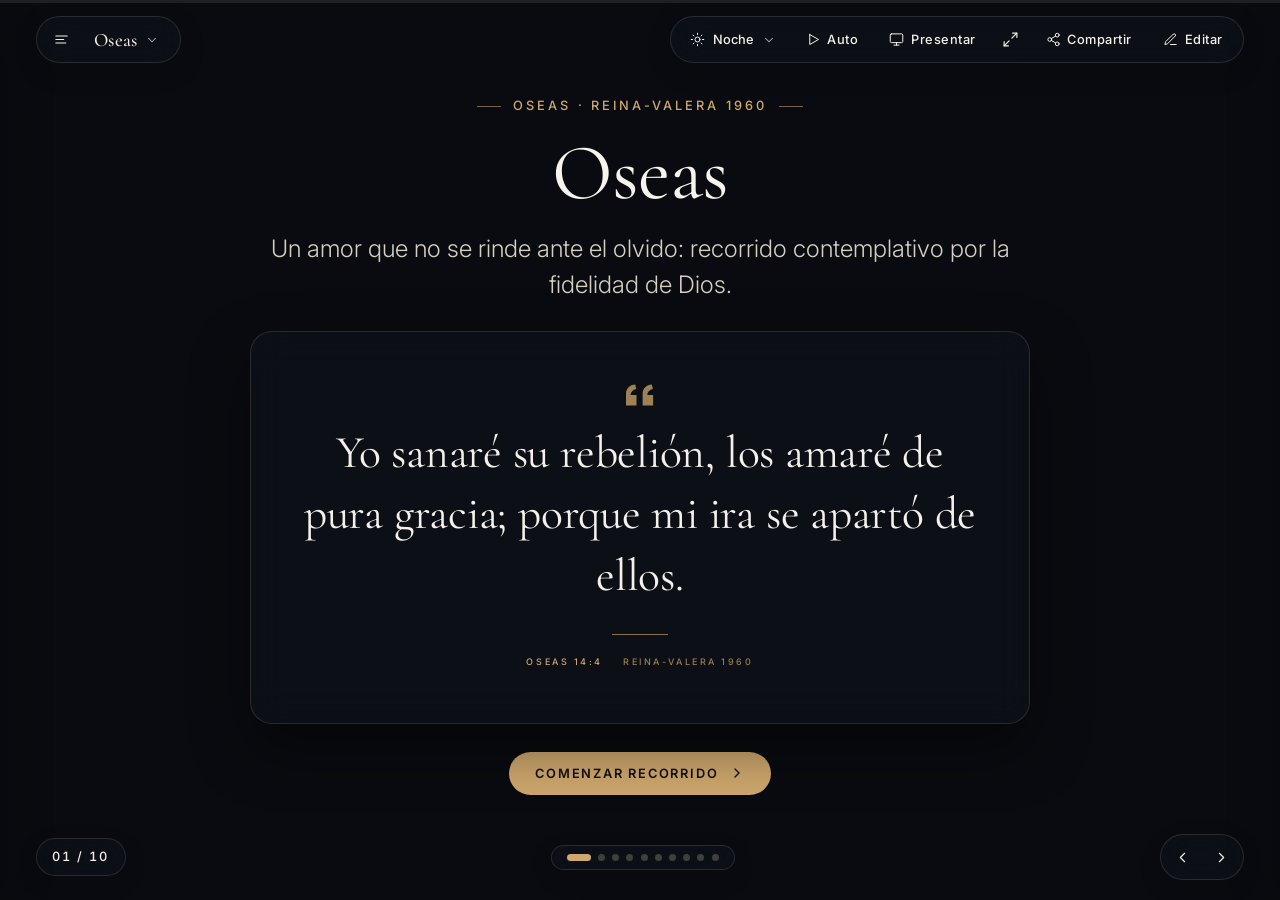
==== commit 2faf5e6b: "feat: mobile vertical verse scale, 2D focal editor, drag-drop slides, share viewer mode, and schedul" ====
--- a/index.html
+++ b/index.html
@@ -396,14 +396,14 @@
     .verse-text {
       font-family: var(--font-display);
       font-weight: 400;
-      font-size: clamp(1.45rem, 1.15rem + 1.5vw, 2.55rem);
-      line-height: 1.38;
+      font-size: clamp(1.62rem, 1.2rem + 2.1vw, 2.85rem);
+      line-height: 1.35;
       letter-spacing: -0.005em;
     }
 
     .slide-tipo-versiculo .verse-text {
-      font-size: clamp(1.65rem, 1.25rem + 1.9vw, 3rem);
-      line-height: 1.34;
+      font-size: clamp(1.92rem, 1.35rem + 2.6vw, 3.45rem);
+      line-height: 1.28;
     }
 
     .verse-word {
@@ -1429,7 +1429,170 @@
     }
 
     /* ==========================================================================
-       7. RESPONSIVE Y ACCESIBILIDAD (Móvil, Tablet, Proyector 16:9)
+       7. ENCUADRE INTERACTIVO, MODO COMPARTIR Y PANTALLA DE DESBLOQUEO
+       ========================================================================== */
+    .slide-bg {
+      transform: scale(var(--img-zoom, 1));
+      transition: transform 0.35s var(--ease-editorial);
+    }
+
+    /* Ocultar controles de autor en enlace compartido (?modo=ver) */
+    body.is-viewer-mode #btn-editor,
+    body.is-viewer-mode #editor-drawer,
+    body.is-viewer-mode #btn-share {
+      display: none !important;
+    }
+
+    /* Widget 2D de punto focal en el Editor */
+    .focal-box {
+      position: relative;
+      width: 100%;
+      aspect-ratio: 16 / 9;
+      border-radius: 12px;
+      overflow: hidden;
+      background: var(--bg-base);
+      border: 1px solid var(--border-subtle);
+      cursor: crosshair;
+      user-select: none;
+      touch-action: none;
+    }
+
+    .focal-box img {
+      width: 100%;
+      height: 100%;
+      object-fit: cover;
+      pointer-events: none;
+      opacity: 0.88;
+    }
+
+    .focal-box-empty {
+      width: 100%;
+      height: 100%;
+      display: flex;
+      align-items: center;
+      justify-content: center;
+      font-size: 0.76rem;
+      color: var(--text-muted);
+    }
+
+    .focal-handle {
+      position: absolute;
+      width: 24px;
+      height: 24px;
+      border-radius: 50%;
+      border: 2px solid #ffffff;
+      background: rgba(207, 168, 110, 0.45);
+      box-shadow: 0 0 0 2px rgba(0, 0, 0, 0.55), 0 4px 12px rgba(0, 0, 0, 0.4);
+      transform: translate(-50%, -50%);
+      pointer-events: none;
+    }
+
+    .focal-handle::after {
+      content: "";
+      position: absolute;
+      top: 50%;
+      left: 50%;
+      width: 5px;
+      height: 5px;
+      border-radius: 50%;
+      background: #ffffff;
+      transform: translate(-50%, -50%);
+    }
+
+    /* Drag and drop de diapositivas en el índice */
+    .thumb-card[draggable="true"] {
+      cursor: grab;
+    }
+
+    .thumb-card.is-dragging {
+      opacity: 0.45;
+      transform: scale(0.98);
+    }
+
+    .thumb-card.drag-over {
+      border-color: var(--accent);
+      box-shadow: 0 0 0 2px var(--accent-soft);
+    }
+
+    /* Pantalla de Revelado Dinámico / Cuenta Regresiva */
+    .lock-screen {
+      position: fixed;
+      inset: 0;
+      z-index: calc(var(--z-modal) + 10);
+      background: var(--bg-base);
+      display: none;
+      align-items: center;
+      justify-content: center;
+      padding: clamp(1.5rem, 5vw, 3.5rem);
+      text-align: center;
+      overflow-y: auto;
+    }
+
+    .lock-screen.is-active {
+      display: flex;
+    }
+
+    .lock-bg {
+      position: absolute;
+      inset: 0;
+      opacity: 0.28;
+      background-size: cover;
+      background-position: center;
+      filter: blur(18px) scale(1.1);
+      pointer-events: none;
+    }
+
+    .lock-card {
+      position: relative;
+      z-index: 2;
+      max-width: 680px;
+      width: 100%;
+      background: var(--bg-glass-strong);
+      backdrop-filter: blur(26px);
+      -webkit-backdrop-filter: blur(26px);
+      border: 1px solid var(--border-subtle);
+      border-top: 1px solid var(--border-glow);
+      border-radius: 26px;
+      padding: clamp(2rem, 5vw, 3.5rem) clamp(1.25rem, 4vw, 3rem);
+      box-shadow: var(--shadow-soft);
+    }
+
+    .countdown-grid {
+      display: grid;
+      grid-template-columns: repeat(4, 1fr);
+      gap: clamp(0.55rem, 2vw, 1.1rem);
+      margin: var(--space-md) auto;
+      max-width: 500px;
+    }
+
+    .countdown-cell {
+      background: var(--bg-glass);
+      border: 1px solid var(--border-subtle);
+      border-radius: 16px;
+      padding: clamp(0.75rem, 2vw, 1.15rem) 0.5rem;
+    }
+
+    .countdown-num {
+      display: block;
+      font-family: var(--font-display);
+      font-size: clamp(2rem, 6vw, 3.25rem);
+      font-weight: 500;
+      line-height: 1;
+      color: var(--accent);
+      font-variant-numeric: tabular-nums;
+    }
+
+    .countdown-label {
+      display: block;
+      margin-top: 0.35rem;
+      font-size: 0.65rem;
+      letter-spacing: 0.18em;
+      text-transform: uppercase;
+      color: var(--text-secondary);
+    }
+
+    /* ==========================================================================
+       8. RESPONSIVE Y ACCESIBILIDAD (Móvil Vertical, Tablet, Proyector 16:9)
        ========================================================================== */
     @media (max-width: 860px) {
       .split-layout {
@@ -1439,7 +1602,7 @@
 
       .split-media {
         aspect-ratio: 16 / 10;
-        max-height: 32vh;
+        max-height: 34vh;
       }
 
       .layout-derecha .split-media {
@@ -1461,6 +1624,45 @@
 
       .dots-nav {
         display: none;
+      }
+    }
+
+    /* Optimización dedicada para formato vertical de teléfonos (9:16) */
+    @media (max-width: 640px), (max-aspect-ratio: 1/1) {
+      .slide-inner {
+        padding: 4.35rem 1.25rem 5rem;
+      }
+
+      .verse-block.variant-glass {
+        padding: 1.45rem 1.2rem;
+        border-radius: 18px;
+      }
+
+      .verse-text {
+        font-size: clamp(1.58rem, 5.6vw, 2.35rem);
+        line-height: 1.32;
+      }
+
+      .slide-tipo-versiculo .verse-text {
+        font-size: clamp(1.85rem, 6.4vw, 2.75rem);
+        line-height: 1.26;
+      }
+
+      .editorial-title {
+        font-size: clamp(1.95rem, 7vw, 2.75rem);
+      }
+
+      .slide-tipo-portada .editorial-title {
+        font-size: clamp(2.85rem, 11vw, 4rem);
+      }
+
+      .reflexion-body {
+        font-size: 1rem;
+        line-height: 1.65;
+      }
+
+      .countdown-grid {
+        gap: 0.45rem;
       }
     }
 
@@ -1585,6 +1787,11 @@
           <svg viewBox="0 0 24 24" fill="none" stroke="currentColor" stroke-width="1.6" stroke-linecap="round" stroke-linejoin="round"><polyline points="15 3 21 3 21 9"/><polyline points="9 21 3 21 3 15"/><line x1="21" y1="3" x2="14" y2="10"/><line x1="3" y1="21" x2="10" y2="14"/></svg>
         </button>
 
+        <button class="pill-btn" id="btn-share" aria-label="Copiar enlace limpio para compartir" title="Copiar enlace para compartir">
+          <svg viewBox="0 0 24 24" fill="none" stroke="currentColor" stroke-width="1.6" stroke-linecap="round" stroke-linejoin="round"><circle cx="18" cy="5" r="3"/><circle cx="6" cy="12" r="3"/><circle cx="18" cy="19" r="3"/><line x1="8.59" y1="13.51" x2="15.42" y2="17.49"/><line x1="15.41" y1="6.51" x2="8.59" y2="10.49"/></svg>
+          <span class="pill-label">Compartir</span>
+        </button>
+
         <button class="pill-btn" id="btn-editor" aria-label="Abrir modo editor" title="Editar contenido">
           <svg viewBox="0 0 24 24" fill="none" stroke="currentColor" stroke-width="1.6" stroke-linecap="round" stroke-linejoin="round"><path d="M12 20h9"/><path d="M16.5 3.5a2.12 2.12 0 0 1 3 3L7 19l-4 1 1-4Z"/></svg>
           <span class="pill-label">Editar</span>
@@ -1608,6 +1815,23 @@
         </button>
       </div>
     </footer>
+
+    <!-- Pantalla de Revelado Dinámico (Cuenta regresiva) -->
+    <section class="lock-screen" id="lock-screen" aria-label="Contenido programado">
+      <div class="lock-bg" id="lock-bg"></div>
+      <div class="lock-card">
+        <span class="kicker" id="lock-kicker">Próxima reflexión</span>
+        <h2 class="editorial-title" id="lock-title" style="margin-inline: auto;">Oseas</h2>
+        <p class="editorial-subtitle" id="lock-msg" style="margin-inline: auto;">Esta reflexión estará disponible muy pronto para el tiempo de meditación.</p>
+        <div class="countdown-grid" role="timer" aria-live="polite">
+          <div class="countdown-cell"><span class="countdown-num" id="cd-days">00</span><span class="countdown-label">Días</span></div>
+          <div class="countdown-cell"><span class="countdown-num" id="cd-hours">00</span><span class="countdown-label">Horas</span></div>
+          <div class="countdown-cell"><span class="countdown-num" id="cd-mins">00</span><span class="countdown-label">Min</span></div>
+          <div class="countdown-cell"><span class="countdown-num" id="cd-secs">00</span><span class="countdown-label">Seg</span></div>
+        </div>
+        <p style="font-size: var(--text-xs); color: var(--text-muted); letter-spacing: 0.08em;" id="lock-date-label"></p>
+      </div>
+    </section>
 
     <div class="drawer-backdrop" id="drawer-backdrop"></div>
 
@@ -1695,6 +1919,18 @@
               <input class="file-upload-input" id="ed-imagen-file" type="file" accept="image/*" />
             </label>
           </div>
+          <div class="field-group">
+            <label class="field-label">Encuadre narrativo (arrastra el punto focal: <span id="ed-focal-val">50%, 50%</span>)</label>
+            <div class="focal-box" id="ed-focal-box">
+              <img id="ed-focal-img" src="" alt="" style="display:none" />
+              <div class="focal-box-empty" id="ed-focal-empty">Sin imagen asignada</div>
+              <div class="focal-handle" id="ed-focal-handle" style="left:50%; top:50%; display:none"></div>
+            </div>
+          </div>
+          <div class="field-group">
+            <label class="field-label" for="ed-zoom">Zoom de encuadre (<span id="ed-zoom-val">1.00</span>x)</label>
+            <input class="field-range" id="ed-zoom" type="range" min="1" max="1.5" step="0.02" value="1" />
+          </div>
         </div>
 
         <!-- Contenido Textual y Bíblico -->
@@ -1727,6 +1963,23 @@
           <div class="editor-section-title">Recuadros / Elementos</div>
           <div id="ed-recuadros-list"></div>
           <button class="btn-sm" id="ed-add-recuadro">+ Agregar recuadro</button>
+        </div>
+
+        <!-- Revelado Dinámico (Desbloqueo programado) -->
+        <div class="editor-section">
+          <div class="editor-section-title">Revelado Dinámico (Programar apertura)</div>
+          <div class="field-group">
+            <label class="field-label" for="ed-desbloqueo">Fecha y hora de desbloqueo (opcional)</label>
+            <input class="field-input" id="ed-desbloqueo" type="datetime-local" />
+          </div>
+          <div class="field-group">
+            <label class="field-label" for="ed-bloqueo-msg">Mensaje mientras está bloqueado</label>
+            <input class="field-input" id="ed-bloqueo-msg" type="text" placeholder="Esta reflexión se revelará al iniciar la reunión..." />
+          </div>
+          <div class="editor-slide-toolbar">
+            <button class="btn-sm" id="ed-preview-lock" type="button">Previsualizar espera</button>
+            <button class="btn-sm" id="ed-clear-lock" type="button">Quitar bloqueo</button>
+          </div>
         </div>
 
         <!-- Exportar / Importar JSON -->
@@ -2178,6 +2431,7 @@
        ========================================================================== */
     const state = {
       book: structuredClone(REFLEXIONES),
+      currentBookKey: "oseas",
       currentIndex: 0,
       isTransitioning: false,
       theme: REFLEXIONES.tema?.modo || "oscuro",
@@ -2185,6 +2439,9 @@
       autoplayTimer: null,
       isHovering: false,
       isPresenting: false,
+      isViewerMode: false,
+      bypassLock: false,
+      lockTimer: null,
       uiRevealTimer: null
     };
 
@@ -2284,9 +2541,13 @@
         overlayStyle = `background: linear-gradient(to right, rgba(var(--overlay-rgb), ${Math.min(0.9, overlayAlpha + 0.2)}) 0%, rgba(var(--overlay-rgb), ${overlayAlpha * 0.6}) 60%, rgba(var(--overlay-rgb), ${overlayAlpha * 0.3}) 100%);`;
       }
 
+      const enc = slide.encuadre || { x: 50, y: 50, zoom: 1 };
+      const focalStyle = `object-position: ${enc.x ?? 50}% ${enc.y ?? 50}%;`;
+      const zoomStyle = `--img-zoom: ${enc.zoom ?? 1};`;
+
       const bgHTML = (hasBg && tipo !== "dividida") ? `
-        <div class="slide-bg">
-          <img class="slide-bg-img ${slide.animacion === "zoom-lento" || hasBg ? "ken-burns" : ""}" src="${escapeHTML(slide.imagen)}" alt="" loading="lazy" />
+        <div class="slide-bg" style="${zoomStyle}">
+          <img class="slide-bg-img ${slide.animacion === "zoom-lento" || hasBg ? "ken-burns" : ""}" style="${focalStyle}" src="${escapeHTML(slide.imagen)}" alt="" loading="lazy" />
         </div>
         <div class="slide-overlay" style="${overlayStyle}"></div>
       ` : "";
@@ -2308,7 +2569,7 @@
         innerHTML = `
           <div class="split-layout">
             <div class="split-media anim-target">
-              <img src="${escapeHTML(slide.imagen || "")}" alt="${escapeHTML(slide.titulo || "")}" loading="lazy" />
+              <img src="${escapeHTML(slide.imagen || "")}" alt="${escapeHTML(slide.titulo || "")}" style="${focalStyle} transform: scale(${enc.zoom ?? 1});" loading="lazy" />
             </div>
             <div class="split-content">
               ${slide.subtitulo ? `<span class="kicker anim-target">${escapeHTML(slide.subtitulo)}</span>` : ""}
@@ -2693,8 +2954,9 @@
 
     function renderIndexDrawer() {
       const list = document.getElementById("index-list");
+      const canDrag = !state.isViewerMode;
       list.innerHTML = state.book.slides.map((s, i) => `
-        <button class="thumb-card ${i === state.currentIndex ? "is-active" : ""}" data-goto="${i}">
+        <button class="thumb-card ${i === state.currentIndex ? "is-active" : ""}" data-goto="${i}" data-drag-idx="${i}" ${canDrag ? 'draggable="true"' : ""}>
           <div class="thumb-preview">
             ${s.imagen ? `<img src="${escapeHTML(s.imagen)}" alt="" />` : `<span>${i + 1}</span>`}
           </div>
@@ -2704,6 +2966,63 @@
           </div>
         </button>
       `).join("");
+
+      if (!canDrag) return;
+      let dragSrcIdx = null;
+      list.querySelectorAll(".thumb-card").forEach(card => {
+        card.addEventListener("dragstart", (e) => {
+          dragSrcIdx = Number(card.dataset.dragIdx);
+          card.classList.add("is-dragging");
+          e.dataTransfer.effectAllowed = "move";
+        });
+        card.addEventListener("dragover", (e) => {
+          e.preventDefault();
+          card.classList.add("drag-over");
+        });
+        card.addEventListener("dragleave", () => card.classList.remove("drag-over"));
+        card.addEventListener("drop", (e) => {
+          e.preventDefault();
+          card.classList.remove("drag-over");
+          const targetIdx = Number(card.dataset.dragIdx);
+          if (dragSrcIdx === null || dragSrcIdx === targetIdx) return;
+          const [moved] = state.book.slides.splice(dragSrcIdx, 1);
+          state.book.slides.splice(targetIdx, 0, moved);
+          state.currentIndex = targetIdx;
+          renderAllSlides();
+          syncEditorFromCurrentSlide();
+          showToast("Diapositiva reordenada");
+        });
+        card.addEventListener("dragend", () => {
+          card.classList.remove("is-dragging");
+          list.querySelectorAll(".thumb-card").forEach(c => c.classList.remove("drag-over"));
+        });
+      });
+    }
+
+    function updateFocalPreviewUI(slide) {
+      const enc = slide.encuadre || { x: 50, y: 50, zoom: 1 };
+      const x = Math.round(enc.x ?? 50);
+      const y = Math.round(enc.y ?? 50);
+      const zoom = Number(enc.zoom ?? 1);
+      const imgEl = document.getElementById("ed-focal-img");
+      const emptyEl = document.getElementById("ed-focal-empty");
+      const handleEl = document.getElementById("ed-focal-handle");
+      document.getElementById("ed-focal-val").textContent = `${x}%, ${y}%`;
+      document.getElementById("ed-zoom").value = zoom;
+      document.getElementById("ed-zoom-val").textContent = zoom.toFixed(2);
+
+      if (slide.imagen) {
+        imgEl.src = slide.imagen;
+        imgEl.style.display = "block";
+        emptyEl.style.display = "none";
+        handleEl.style.display = "block";
+        handleEl.style.left = `${x}%`;
+        handleEl.style.top = `${y}%`;
+      } else {
+        imgEl.style.display = "none";
+        emptyEl.style.display = "flex";
+        handleEl.style.display = "none";
+      }
     }
 
     function syncEditorFromCurrentSlide() {
@@ -2721,7 +3040,10 @@
       document.getElementById("ed-versiculo-texto").value = slide.versiculo?.texto || "";
       document.getElementById("ed-versiculo-ref").value = slide.versiculo?.referencia || "";
       document.getElementById("ed-reflexion").value = slide.reflexion || "";
-
+      document.getElementById("ed-desbloqueo").value = state.book.desbloqueo || "";
+      document.getElementById("ed-bloqueo-msg").value = state.book.bloqueoMensaje || "";
+
+      updateFocalPreviewUI(slide);
       renderEditorRecuadros(slide.recuadros || []);
     }
 
@@ -2794,7 +3116,10 @@
         state.book.slides[state.currentIndex].overlay = parseFloat(v);
         document.getElementById("ed-overlay-val").textContent = parseFloat(v).toFixed(2);
       });
-      bindField("ed-imagen", v => { state.book.slides[state.currentIndex].imagen = v; });
+      bindField("ed-imagen", v => {
+        state.book.slides[state.currentIndex].imagen = v;
+        updateFocalPreviewUI(state.book.slides[state.currentIndex]);
+      });
       bindField("ed-titulo", v => { state.book.slides[state.currentIndex].titulo = v; });
       bindField("ed-subtitulo", v => { state.book.slides[state.currentIndex].subtitulo = v; });
       bindField("ed-versiculo-texto", v => {
@@ -2815,10 +3140,72 @@
         reader.onload = () => {
           state.book.slides[state.currentIndex].imagen = reader.result;
           document.getElementById("ed-imagen").value = "(Imagen local cargada)";
+          updateFocalPreviewUI(state.book.slides[state.currentIndex]);
           refreshCurrentSlideInPlace();
           showToast("Imagen local aplicada");
         };
         reader.readAsDataURL(file);
+      });
+
+      // Encuadre narrativo 2D interactivo (arrastrar punto focal)
+      const focalBox = document.getElementById("ed-focal-box");
+      let isDraggingFocal = false;
+      const applyFocalFromPointer = (clientX, clientY) => {
+        const slide = state.book.slides[state.currentIndex];
+        if (!slide || !slide.imagen) return;
+        const rect = focalBox.getBoundingClientRect();
+        const x = Math.max(0, Math.min(100, ((clientX - rect.left) / rect.width) * 100));
+        const y = Math.max(0, Math.min(100, ((clientY - rect.top) / rect.height) * 100));
+        slide.encuadre = slide.encuadre || { x: 50, y: 50, zoom: 1 };
+        slide.encuadre.x = Math.round(x);
+        slide.encuadre.y = Math.round(y);
+        updateFocalPreviewUI(slide);
+        const activeImg = stageEl.querySelector(`.slide[data-index="${state.currentIndex}"] .slide-bg-img, .slide[data-index="${state.currentIndex}"] .split-media img`);
+        if (activeImg) activeImg.style.objectPosition = `${slide.encuadre.x}% ${slide.encuadre.y}%`;
+      };
+
+      focalBox.addEventListener("pointerdown", (e) => {
+        isDraggingFocal = true;
+        focalBox.setPointerCapture(e.pointerId);
+        applyFocalFromPointer(e.clientX, e.clientY);
+      });
+      focalBox.addEventListener("pointermove", (e) => {
+        if (isDraggingFocal) applyFocalFromPointer(e.clientX, e.clientY);
+      });
+      focalBox.addEventListener("pointerup", () => { isDraggingFocal = false; });
+
+      document.getElementById("ed-zoom").addEventListener("input", (e) => {
+        const slide = state.book.slides[state.currentIndex];
+        slide.encuadre = slide.encuadre || { x: 50, y: 50, zoom: 1 };
+        slide.encuadre.zoom = parseFloat(e.target.value);
+        updateFocalPreviewUI(slide);
+        refreshCurrentSlideInPlace();
+      });
+
+      // Revelado Dinámico (programar desbloqueo)
+      document.getElementById("ed-desbloqueo").addEventListener("input", (e) => {
+        state.book.desbloqueo = e.target.value;
+      });
+      document.getElementById("ed-bloqueo-msg").addEventListener("input", (e) => {
+        state.book.bloqueoMensaje = e.target.value;
+      });
+      document.getElementById("ed-preview-lock").addEventListener("click", () => {
+        if (!state.book.desbloqueo) {
+          const d = new Date(Date.now() + 60 * 60 * 1000);
+          const pad = n => String(n).padStart(2, "0");
+          state.book.desbloqueo = `${d.getFullYear()}-${pad(d.getMonth() + 1)}-${pad(d.getDate())}T${pad(d.getHours())}:${pad(d.getMinutes())}`;
+          document.getElementById("ed-desbloqueo").value = state.book.desbloqueo;
+        }
+        state.bypassLock = false;
+        closeDrawers();
+        checkLockState(true);
+      });
+      document.getElementById("ed-clear-lock").addEventListener("click", () => {
+        state.book.desbloqueo = "";
+        document.getElementById("ed-desbloqueo").value = "";
+        state.bypassLock = false;
+        checkLockState();
+        showToast("Bloqueo temporal eliminado");
       });
 
       // Agregar recuadro
@@ -2944,27 +3331,142 @@
       });
     }
 
-    function loadBookObject(bookObj) {
+    function checkLockState() {
+      clearInterval(state.lockTimer);
+      const lockEl = document.getElementById("lock-screen");
+      const rawDate = state.book.desbloqueo;
+      const targetTime = rawDate ? new Date(rawDate).getTime() : 0;
+
+      if (!rawDate || Number.isNaN(targetTime) || Date.now() >= targetTime || state.bypassLock) {
+        lockEl.classList.remove("is-active");
+        return;
+      }
+
+      // Poblar pantalla de espera
+      document.getElementById("lock-title").textContent = state.book.libro || "Reflexión";
+      document.getElementById("lock-msg").textContent =
+        state.book.bloqueoMensaje || "Esta reflexión estará disponible muy pronto para el tiempo de meditación.";
+      const coverImg = state.book.slides?.[0]?.imagen || "";
+      document.getElementById("lock-bg").style.backgroundImage = coverImg ? `url("${coverImg}")` : "none";
+
+      const formattedDate = new Date(targetTime).toLocaleString("es-ES", {
+        dateStyle: "long",
+        timeStyle: "short"
+      });
+      document.getElementById("lock-date-label").textContent = `Apertura programada: ${formattedDate}`;
+
+      // Botón discreto para autor si no es modo lector compartido
+      let bypassBtn = document.getElementById("btn-bypass-lock");
+      if (!state.isViewerMode && !bypassBtn) {
+        bypassBtn = document.createElement("button");
+        bypassBtn.id = "btn-bypass-lock";
+        bypassBtn.className = "btn-editorial-ghost";
+        bypassBtn.style.marginTop = "1.25rem";
+        bypassBtn.textContent = "Entrar como autor";
+        bypassBtn.addEventListener("click", () => {
+          state.bypassLock = true;
+          checkLockState();
+        });
+        lockEl.querySelector(".lock-card").appendChild(bypassBtn);
+      } else if (bypassBtn) {
+        bypassBtn.style.display = state.isViewerMode ? "none" : "inline-flex";
+      }
+
+      const updateTick = () => {
+        const diff = targetTime - Date.now();
+        if (diff <= 0) {
+          clearInterval(state.lockTimer);
+          if (!prefersReducedMotion && typeof gsap !== "undefined") {
+            gsap.to(lockEl, {
+              opacity: 0,
+              duration: 0.9,
+              ease: "power2.out",
+              onComplete: () => {
+                lockEl.classList.remove("is-active");
+                lockEl.style.opacity = "";
+              }
+            });
+          } else {
+            lockEl.classList.remove("is-active");
+          }
+          showToast("La reflexión ha sido revelada");
+          return;
+        }
+        const pad = n => String(Math.max(0, n)).padStart(2, "0");
+        const days = Math.floor(diff / 86400000);
+        const hours = Math.floor((diff % 86400000) / 3600000);
+        const mins = Math.floor((diff % 3600000) / 60000);
+        const secs = Math.floor((diff % 60000) / 1000);
+        document.getElementById("cd-days").textContent = pad(days);
+        document.getElementById("cd-hours").textContent = pad(hours);
+        document.getElementById("cd-mins").textContent = pad(mins);
+        document.getElementById("cd-secs").textContent = pad(secs);
+      };
+
+      updateTick();
+      lockEl.classList.add("is-active");
+      state.lockTimer = setInterval(updateTick, 1000);
+    }
+
+    function loadBookObject(bookObj, key = null) {
       state.book = structuredClone(bookObj);
+      if (key) state.currentBookKey = key;
       state.currentIndex = 0;
+      state.bypassLock = false;
       if (state.book.tema?.modo) setTheme(state.book.tema.modo);
+      document.getElementById("book-current-label").textContent = state.book.libro || "Libro";
       renderAllSlides();
       syncEditorFromCurrentSlide();
+      checkLockState();
     }
 
     /* ==========================================================================
        8. INICIALIZACIÓN Y EVENTOS DE INTERFAZ
        ========================================================================== */
     function init() {
+      const params = new URLSearchParams(window.location.search);
+      const urlModo = params.get("modo");
+      const urlShare = params.get("share");
+      const urlLibro = params.get("libro");
+
+      if (urlModo === "ver" || urlShare === "1") {
+        state.isViewerMode = true;
+        document.body.classList.add("is-viewer-mode");
+      }
+
+      if (urlLibro && BIBLIOTECA_LIBROS[urlLibro]) {
+        state.currentBookKey = urlLibro;
+        state.book = structuredClone(BIBLIOTECA_LIBROS[urlLibro]);
+        state.theme = state.book.tema?.modo || state.theme;
+        document.getElementById("book-current-label").textContent = state.book.libro;
+        document.querySelectorAll("[data-book]").forEach(el => {
+          const isSel = el.dataset.book === urlLibro;
+          el.classList.toggle("is-selected", isSel);
+          el.setAttribute("aria-selected", String(isSel));
+        });
+      }
+
       setTheme(state.theme);
       renderAllSlides();
       bindEditorEvents();
+      checkLockState();
 
       document.getElementById("btn-prev").addEventListener("click", prevSlide);
       document.getElementById("btn-next").addEventListener("click", nextSlide);
       document.getElementById("btn-autoplay").addEventListener("click", toggleAutoplay);
       document.getElementById("btn-present").addEventListener("click", () => togglePresentMode());
       document.getElementById("btn-fullscreen").addEventListener("click", toggleFullscreen);
+
+      document.getElementById("btn-share").addEventListener("click", async () => {
+        const base = `${window.location.origin}${window.location.pathname}`;
+        const shareUrl = `${base}?libro=${encodeURIComponent(state.currentBookKey)}&modo=ver`;
+        try {
+          await navigator.clipboard.writeText(shareUrl);
+          showToast("Enlace limpio copiado para compartir");
+        } catch {
+          prompt("Copia este enlace limpio para compartir:", shareUrl);
+        }
+      });
 
       drawerBackdropEl.addEventListener("click", closeDrawers);
 
@@ -2979,6 +3481,7 @@
       document.getElementById("btn-close-index").addEventListener("click", closeDrawers);
 
       document.getElementById("btn-editor").addEventListener("click", () => {
+        if (state.isViewerMode) return;
         closeAllDropdowns();
         closeDrawers();
         syncEditorFromCurrentSlide();
@@ -3008,8 +3511,7 @@
           const key = item.dataset.book;
           const selected = BIBLIOTECA_LIBROS[key];
           if (selected) {
-            loadBookObject(selected);
-            document.getElementById("book-current-label").textContent = selected.libro;
+            loadBookObject(selected, key);
             document.querySelectorAll("[data-book]").forEach(el => {
               const isSel = el === item;
               el.classList.toggle("is-selected", isSel);
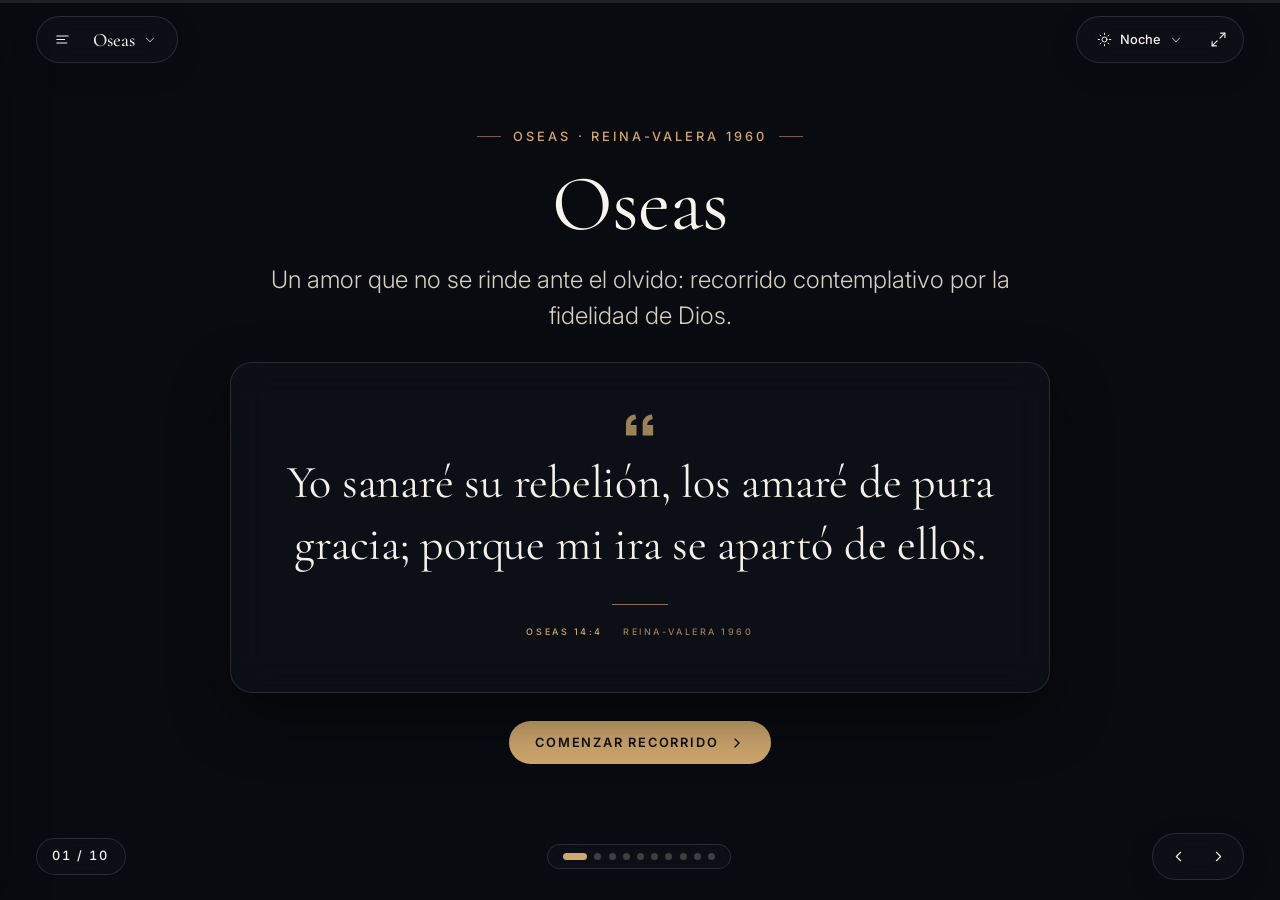
==== commit c392bd99: "refactor: modularize into clean public viewer (index.html), Studio editor (admin.html), css/, js/, d" ====
--- a/index.html
+++ b/index.html
@@ -6,1733 +6,35 @@
   <title>Palabra Visual — Reflexiones Bíblicas</title>
   <meta name="description" content="Recorrido visual contemplativo y editorial por los libros de la Biblia." />
 
-  <!-- Google Fonts: Máximo 2 familias tipográficas (Cormorant Garamond + Inter) -->
   <link rel="preconnect" href="https://fonts.googleapis.com" />
   <link rel="preconnect" href="https://fonts.gstatic.com" crossorigin />
   <link href="https://fonts.googleapis.com/css2?family=Cormorant+Garamond:ital,wght@0,400;0,500;0,600;1,400;1,500&family=Inter:wght@300;400;500;600&display=swap" rel="stylesheet" />
 
-  <!-- GSAP 3.12.5 desde cdnjs (versión fija) -->
+  <link rel="stylesheet" href="css/theme.css" />
   <script src="https://cdnjs.cloudflare.com/ajax/libs/gsap/3.12.5/gsap.min.js" crossorigin="anonymous" referrerpolicy="no-referrer"></script>
-
-  <style>
-    /* ==========================================================================
-       1. SISTEMA DE DISEÑO Y TEMAS (Variables CSS)
-       ========================================================================== */
-    :root {
-      --font-display: 'Cormorant Garamond', Georgia, 'Times New Roman', serif;
-      --font-sans: 'Inter', -apple-system, BlinkMacSystemFont, 'Segoe UI', Roboto, sans-serif;
-
-      /* Escala tipográfica fluida */
-      --text-xs: clamp(0.72rem, 0.7rem + 0.15vw, 0.8rem);
-      --text-sm: clamp(0.85rem, 0.82rem + 0.2vw, 0.95rem);
-      --text-base: clamp(0.98rem, 0.94rem + 0.25vw, 1.125rem);
-      --text-lg: clamp(1.18rem, 1.08rem + 0.55vw, 1.5rem);
-      --text-xl: clamp(1.55rem, 1.3rem + 1.2vw, 2.35rem);
-      --text-2xl: clamp(2.1rem, 1.6rem + 2.4vw, 3.6rem);
-      --text-hero: clamp(2.6rem, 1.9rem + 3.8vw, 5.2rem);
-
-      /* Espaciados */
-      --space-xs: 0.5rem;
-      --space-sm: 1rem;
-      --space-md: 1.75rem;
-      --space-lg: 3rem;
-      --space-xl: 5rem;
-
-      /* Radios y transiciones */
-      --radius-sm: 6px;
-      --radius-md: 14px;
-      --radius-lg: 22px;
-      --ease-editorial: cubic-bezier(0.22, 1, 0.36, 1);
-
-      /* Z-index layers */
-      --z-stage: 1;
-      --z-chrome: 20;
-      --z-drawer: 40;
-      --z-modal: 60;
-    }
-
-    /* Tema 1: Noche profunda (oscuro) */
-    [data-theme="oscuro"] {
-      --bg-base: #0b0d11;
-      --bg-surface: #141820;
-      --bg-elevated: #1b202b;
-      --bg-glass: rgba(15, 19, 26, 0.62);
-      --bg-glass-strong: rgba(15, 19, 26, 0.84);
-      --text-primary: #f4f1ea;
-      --text-secondary: #b7b1a6;
-      --text-muted: #7f7a72;
-      --accent: #cfa86e;
-      --accent-soft: rgba(207, 168, 110, 0.16);
-      --border-subtle: rgba(244, 241, 234, 0.12);
-      --border-glow: rgba(207, 168, 110, 0.32);
-      --overlay-rgb: 10, 12, 16;
-      --shadow-soft: 0 24px 60px rgba(0, 0, 0, 0.45);
-      --slide-text-on-img: #f7f4ed;
-      --slide-sub-on-img: #d6d0c4;
-    }
-
-    /* Tema 2: Amanecer cálido (claro) */
-    [data-theme="claro"] {
-      --bg-base: #faf7f2;
-      --bg-surface: #ffffff;
-      --bg-elevated: #f3eee5;
-      --bg-glass: rgba(255, 252, 247, 0.76);
-      --bg-glass-strong: rgba(255, 252, 247, 0.92);
-      --text-primary: #1f1c18;
-      --text-secondary: #5c554c;
-      --text-muted: #8a8277;
-      --accent: #9a6735;
-      --accent-soft: rgba(154, 103, 53, 0.12);
-      --border-subtle: rgba(31, 28, 24, 0.12);
-      --border-glow: rgba(154, 103, 53, 0.34);
-      --overlay-rgb: 24, 20, 16;
-      --shadow-soft: 0 20px 50px rgba(45, 36, 24, 0.10);
-      --slide-text-on-img: #faf7f2;
-      --slide-sub-on-img: #e5dfd5;
-    }
-
-    /* Tema 3: Pergamino (sepia) */
-    [data-theme="sepia"] {
-      --bg-base: #efe6d5;
-      --bg-surface: #e6dac4;
-      --bg-elevated: #dfd0b6;
-      --bg-glass: rgba(239, 230, 213, 0.80);
-      --bg-glass-strong: rgba(239, 230, 213, 0.94);
-      --text-primary: #2a2118;
-      --text-secondary: #5a4a3a;
-      --text-muted: #85725e;
-      --accent: #874c2b;
-      --accent-soft: rgba(135, 76, 43, 0.14);
-      --border-subtle: rgba(42, 33, 24, 0.14);
-      --border-glow: rgba(135, 76, 43, 0.35);
-      --overlay-rgb: 28, 21, 14;
-      --shadow-soft: 0 20px 50px rgba(42, 33, 24, 0.14);
-      --slide-text-on-img: #faf5eb;
-      --slide-sub-on-img: #e8decb;
-    }
-
-    /* ==========================================================================
-       2. RESET Y BASE
-       ========================================================================== */
-    *, *::before, *::after {
-      box-sizing: border-box;
-      margin: 0;
-      padding: 0;
-    }
-
-    html, body {
-      height: 100%;
-      width: 100%;
-      overflow: hidden;
-      background-color: var(--bg-base);
-      color: var(--text-primary);
-      font-family: var(--font-sans);
-      font-size: 16px;
-      line-height: 1.6;
-      -webkit-font-smoothing: antialiased;
-      -moz-osx-font-smoothing: grayscale;
-      transition: background-color 0.5s var(--ease-editorial), color 0.5s var(--ease-editorial);
-    }
-
-    button, input, select, textarea {
-      font-family: inherit;
-      color: inherit;
-    }
-
-    button {
-      background: none;
-      border: none;
-      cursor: pointer;
-    }
-
-    button:focus-visible,
-    input:focus-visible,
-    select:focus-visible,
-    textarea:focus-visible,
-    a:focus-visible {
-      outline: 2px solid var(--accent);
-      outline-offset: 2px;
-    }
-
-    .sr-only {
-      position: absolute;
-      width: 1px;
-      height: 1px;
-      padding: 0;
-      margin: -1px;
-      overflow: hidden;
-      clip: rect(0, 0, 0, 0);
-      white-space: nowrap;
-      border: 0;
-    }
-
-    /* ==========================================================================
-       3. CONTENEDOR PRINCIPAL Y ESCENARIO DE DIAPOSITIVAS
-       ========================================================================== */
-    .app-shell {
-      position: relative;
-      width: 100vw;
-      height: 100vh;
-      height: 100dvh;
-      overflow: hidden;
-      background: var(--bg-base);
-    }
-
-    .slides-stage {
-      position: relative;
-      width: 100%;
-      height: 100%;
-      z-index: var(--z-stage);
-    }
-
-    .slide {
-      position: absolute;
-      inset: 0;
-      width: 100%;
-      height: 100%;
-      display: flex;
-      align-items: center;
-      justify-content: center;
-      overflow-y: auto;
-      overflow-x: hidden;
-      opacity: 0;
-      visibility: hidden;
-      pointer-events: none;
-    }
-
-    .slide.is-active {
-      opacity: 1;
-      visibility: visible;
-      pointer-events: auto;
-    }
-
-    /* Fondo de imagen a pantalla completa con Ken Burns y Parallax */
-    .slide-bg {
-      position: absolute;
-      inset: -4%;
-      width: 108%;
-      height: 108%;
-      z-index: 0;
-      overflow: hidden;
-      pointer-events: none;
-    }
-
-    .slide-bg-img {
-      width: 100%;
-      height: 100%;
-      object-fit: cover;
-      object-position: center;
-      transform: scale(1.02);
-      will-change: transform;
-      transition: opacity 0.6s ease;
-    }
-
-    .slide.is-active .slide-bg-img.ken-burns {
-      animation: kenBurns 22s ease-in-out infinite alternate;
-    }
-
-    @keyframes kenBurns {
-      0% { transform: scale(1.01) translate3d(0, 0, 0); }
-      100% { transform: scale(1.1) translate3d(-1.5%, -1%, 0); }
-    }
-
-    /* Overlay degradado cinematográfico */
-    .slide-overlay {
-      position: absolute;
-      inset: 0;
-      z-index: 1;
-      pointer-events: none;
-    }
-
-    /* Contenedor interior de contenido */
-    .slide-inner {
-      position: relative;
-      z-index: 2;
-      width: 100%;
-      max-width: 1240px;
-      margin: auto;
-      padding: clamp(4.5rem, 8vh, 6rem) clamp(1.25rem, 5vw, 4.5rem) clamp(5rem, 9vh, 6.5rem);
-      display: flex;
-      flex-direction: column;
-      justify-content: center;
-      min-height: 100%;
-    }
-
-    /* Modificadores de alineación (layout) */
-    .layout-centrado .slide-inner {
-      align-items: center;
-      text-align: center;
-    }
-
-    .layout-izquierda .slide-inner {
-      align-items: flex-start;
-      text-align: left;
-    }
-
-    .layout-derecha .slide-inner {
-      align-items: flex-end;
-      text-align: right;
-    }
-
-    .layout-inferior .slide-inner {
-      justify-content: flex-end;
-      align-items: flex-start;
-      text-align: left;
-      padding-bottom: clamp(5.5rem, 11vh, 7.5rem);
-    }
-
-    /* Cuando hay imagen de fondo, el texto sobre imagen mantiene alto contraste */
-    .slide.has-bg-image:not(.slide-tipo-dividida) {
-      color: var(--slide-text-on-img);
-    }
-
-    .slide.has-bg-image:not(.slide-tipo-dividida) .editorial-subtitle,
-    .slide.has-bg-image:not(.slide-tipo-dividida) .reflexion-body {
-      color: var(--slide-sub-on-img);
-    }
-
-    /* ==========================================================================
-       4. COMPONENTES EDITORIALES Y BÍBLICOS
-       ========================================================================== */
-    .kicker {
-      font-family: var(--font-sans);
-      font-size: var(--text-xs);
-      font-weight: 500;
-      letter-spacing: 0.24em;
-      text-transform: uppercase;
-      color: var(--accent);
-      margin-bottom: var(--space-sm);
-      display: inline-flex;
-      align-items: center;
-      gap: 0.75rem;
-    }
-
-    .kicker::before,
-    .kicker::after {
-      content: "";
-      display: inline-block;
-      width: 24px;
-      height: 1px;
-      background: currentColor;
-      opacity: 0.55;
-    }
-
-    .layout-izquierda .kicker::before,
-    .layout-inferior .kicker::before {
-      display: none;
-    }
-
-    .layout-derecha .kicker::after {
-      display: none;
-    }
-
-    .editorial-title {
-      font-family: var(--font-display);
-      font-weight: 500;
-      font-size: var(--text-2xl);
-      line-height: 1.12;
-      letter-spacing: -0.01em;
-      max-width: 18ch;
-      margin-bottom: var(--space-sm);
-    }
-
-    .slide-tipo-portada .editorial-title {
-      font-size: var(--text-hero);
-      font-weight: 400;
-      line-height: 1.05;
-      max-width: 14ch;
-    }
-
-    .editorial-subtitle {
-      font-family: var(--font-sans);
-      font-weight: 300;
-      font-size: var(--text-lg);
-      line-height: 1.5;
-      color: var(--text-secondary);
-      max-width: 52ch;
-      margin-bottom: var(--space-md);
-    }
-
-    /* --- Componente 1: Cita Bíblica Elegante --- */
-    .verse-block {
-      position: relative;
-      max-width: 780px;
-      width: 100%;
-    }
-
-    .verse-block.variant-glass {
-      background: var(--bg-glass);
-      backdrop-filter: blur(18px);
-      -webkit-backdrop-filter: blur(18px);
-      border: 1px solid var(--border-subtle);
-      border-radius: var(--radius-lg);
-      padding: clamp(1.75rem, 4vw, 3.25rem);
-      box-shadow: var(--shadow-soft);
-      color: var(--text-primary);
-    }
-
-    .verse-block.variant-typographic {
-      padding: clamp(1.5rem, 3vw, 2.5rem) 0;
-      max-width: 900px;
-    }
-
-    .verse-quote-mark {
-      display: block;
-      width: 28px;
-      height: 22px;
-      color: var(--accent);
-      opacity: 0.75;
-      margin-bottom: var(--space-sm);
-    }
-
-    .layout-centrado .verse-quote-mark {
-      margin-inline: auto;
-    }
-
-    .layout-derecha .verse-quote-mark {
-      margin-left: auto;
-    }
-
-    .verse-text {
-      font-family: var(--font-display);
-      font-weight: 400;
-      font-size: clamp(1.62rem, 1.2rem + 2.1vw, 2.85rem);
-      line-height: 1.35;
-      letter-spacing: -0.005em;
-    }
-
-    .slide-tipo-versiculo .verse-text {
-      font-size: clamp(1.92rem, 1.35rem + 2.6vw, 3.45rem);
-      line-height: 1.28;
-    }
-
-    .verse-word {
-      display: inline-block;
-      will-change: transform, opacity;
-    }
-
-    .verse-divider {
-      width: 56px;
-      height: 1px;
-      background: var(--accent);
-      opacity: 0.65;
-      margin: var(--space-md) 0 var(--space-sm);
-    }
-
-    .layout-centrado .verse-divider {
-      margin-inline: auto;
-    }
-
-    .layout-derecha .verse-divider {
-      margin-left: auto;
-    }
-
-    .verse-meta {
-      display: flex;
-      flex-wrap: wrap;
-      align-items: center;
-      gap: 0.65rem 1.25rem;
-      font-family: var(--font-sans);
-      font-size: var(--text-xs);
-      letter-spacing: 0.2em;
-      text-transform: uppercase;
-      font-variant-caps: all-small-caps;
-      color: var(--accent);
-      font-weight: 500;
-    }
-
-    .layout-centrado .verse-meta {
-      justify-content: center;
-    }
-
-    .layout-derecha .verse-meta {
-      justify-content: flex-end;
-    }
-
-    .verse-version {
-      opacity: 0.72;
-      color: inherit;
-    }
-
-    /* --- Reflexión Pastoral --- */
-    .reflexion-body {
-      font-family: var(--font-sans);
-      font-weight: 300;
-      font-size: var(--text-base);
-      line-height: 1.75;
-      max-width: 62ch;
-      color: var(--text-secondary);
-      margin-top: var(--space-sm);
-    }
-
-    .glass-panel {
-      background: var(--bg-glass);
-      backdrop-filter: blur(18px);
-      -webkit-backdrop-filter: blur(18px);
-      border: 1px solid var(--border-subtle);
-      border-radius: var(--radius-lg);
-      padding: clamp(1.5rem, 3.5vw, 2.75rem);
-      box-shadow: var(--shadow-soft);
-      color: var(--text-primary);
-    }
-
-    .glass-panel .reflexion-body {
-      color: var(--text-secondary);
-    }
-
-    /* --- Componente 2: Recuadros de Reflexión (Glassmorphism sutil) --- */
-    .recuadros-grid {
-      display: grid;
-      grid-template-columns: repeat(auto-fit, minmax(min(100%, 250px), 1fr));
-      gap: clamp(1rem, 2vw, 1.5rem);
-      width: 100%;
-      margin-top: var(--space-md);
-    }
-
-    .recuadro-card {
-      background: var(--bg-glass);
-      backdrop-filter: blur(16px);
-      -webkit-backdrop-filter: blur(16px);
-      border: 1px solid var(--border-subtle);
-      border-top: 1px solid var(--border-glow);
-      border-radius: var(--radius-md);
-      padding: clamp(1.25rem, 2.5vw, 1.75rem);
-      text-align: left;
-      color: var(--text-primary);
-      box-shadow: var(--shadow-soft);
-      transition: transform 0.35s var(--ease-editorial), border-color 0.35s ease;
-    }
-
-    .recuadro-card:hover {
-      transform: translateY(-3px);
-      border-color: var(--border-glow);
-    }
-
-    .recuadro-icon {
-      width: 34px;
-      height: 34px;
-      border-radius: 50%;
-      background: var(--accent-soft);
-      color: var(--accent);
-      display: inline-flex;
-      align-items: center;
-      justify-content: center;
-      margin-bottom: 0.9rem;
-    }
-
-    .recuadro-icon svg {
-      width: 17px;
-      height: 17px;
-    }
-
-    .recuadro-title {
-      font-family: var(--font-display);
-      font-size: 1.35rem;
-      font-weight: 500;
-      margin-bottom: 0.4rem;
-      color: var(--text-primary);
-    }
-
-    .recuadro-text {
-      font-size: var(--text-sm);
-      line-height: 1.6;
-      color: var(--text-secondary);
-    }
-
-    /* --- Layout: Dividida (50/50 Editorial) --- */
-    .split-layout {
-      display: grid;
-      grid-template-columns: 1fr 1fr;
-      gap: clamp(1.75rem, 4vw, 4rem);
-      align-items: center;
-      width: 100%;
-    }
-
-    .split-media {
-      position: relative;
-      border-radius: var(--radius-lg);
-      overflow: hidden;
-      aspect-ratio: 4 / 5;
-      max-height: 70vh;
-      width: 100%;
-      box-shadow: var(--shadow-soft);
-      border: 1px solid var(--border-subtle);
-    }
-
-    .split-media img {
-      width: 100%;
-      height: 100%;
-      object-fit: cover;
-      display: block;
-    }
-
-    .split-content {
-      display: flex;
-      flex-direction: column;
-      align-items: flex-start;
-      text-align: left;
-    }
-
-    .layout-derecha .split-media {
-      order: 2;
-    }
-
-    /* --- Layout: Lista / Línea de Tiempo / Galería --- */
-    .timeline-list {
-      display: grid;
-      grid-template-columns: repeat(auto-fit, minmax(min(100%, 260px), 1fr));
-      gap: clamp(1rem, 2vw, 1.5rem);
-      width: 100%;
-      margin-top: var(--space-md);
-    }
-
-    .timeline-item {
-      position: relative;
-      background: var(--bg-glass);
-      backdrop-filter: blur(16px);
-      -webkit-backdrop-filter: blur(16px);
-      border: 1px solid var(--border-subtle);
-      border-radius: var(--radius-md);
-      padding: 1.5rem;
-      text-align: left;
-      color: var(--text-primary);
-    }
-
-    .timeline-step {
-      font-family: var(--font-display);
-      font-size: 1.8rem;
-      font-style: italic;
-      color: var(--accent);
-      line-height: 1;
-      margin-bottom: 0.6rem;
-    }
-
-    /* Galería de 3 imágenes cuando el slide tiene galería */
-    .gallery-trio {
-      display: grid;
-      grid-template-columns: repeat(3, 1fr);
-      gap: clamp(0.75rem, 1.5vw, 1.25rem);
-      width: 100%;
-      margin-top: var(--space-md);
-    }
-
-    .gallery-card {
-      position: relative;
-      border-radius: var(--radius-md);
-      overflow: hidden;
-      aspect-ratio: 3 / 4;
-      max-height: 44vh;
-      border: 1px solid var(--border-subtle);
-      box-shadow: var(--shadow-soft);
-    }
-
-    .gallery-card img {
-      width: 100%;
-      height: 100%;
-      object-fit: cover;
-      transition: transform 0.7s var(--ease-editorial);
-    }
-
-    .gallery-card:hover img {
-      transform: scale(1.04);
-    }
-
-    .gallery-caption {
-      position: absolute;
-      inset: auto 0 0 0;
-      padding: 2rem 1rem 1rem;
-      background: linear-gradient(to top, rgba(0, 0, 0, 0.78), transparent);
-      color: #f7f4ed;
-      text-align: left;
-    }
-
-    .gallery-caption h4 {
-      font-family: var(--font-display);
-      font-size: 1.25rem;
-      font-weight: 500;
-    }
-
-    .gallery-caption p {
-      font-size: var(--text-xs);
-      opacity: 0.86;
-    }
-
-    /* --- Botones de acción dentro de slides (Portada / Cierre) --- */
-    .btn-editorial {
-      display: inline-flex;
-      align-items: center;
-      gap: 0.65rem;
-      margin-top: var(--space-md);
-      padding: 0.85rem 1.65rem;
-      border-radius: 999px;
-      background: var(--accent);
-      color: #14110d;
-      font-size: var(--text-xs);
-      font-weight: 600;
-      letter-spacing: 0.14em;
-      text-transform: uppercase;
-      transition: transform 0.25s var(--ease-editorial), opacity 0.25s ease;
-    }
-
-    .btn-editorial:hover {
-      transform: translateY(-2px);
-      opacity: 0.94;
-    }
-
-    .btn-editorial-ghost {
-      display: inline-flex;
-      align-items: center;
-      gap: 0.55rem;
-      margin-top: var(--space-md);
-      padding: 0.8rem 1.45rem;
-      border-radius: 999px;
-      border: 1px solid var(--border-glow);
-      background: var(--bg-glass);
-      backdrop-filter: blur(12px);
-      color: var(--text-primary);
-      font-size: var(--text-xs);
-      font-weight: 500;
-      letter-spacing: 0.14em;
-      text-transform: uppercase;
-      transition: background-color 0.25s ease, transform 0.25s var(--ease-editorial);
-    }
-
-    .btn-editorial-ghost:hover {
-      background: var(--accent-soft);
-      transform: translateY(-1px);
-    }
-
-    /* ==========================================================================
-       5. INTERFAZ / CHROME DE NAVEGACIÓN
-       ========================================================================== */
-    .progress-bar-track {
-      position: fixed;
-      top: 0;
-      left: 0;
-      width: 100%;
-      height: 3px;
-      background: rgba(128, 128, 128, 0.18);
-      z-index: calc(var(--z-chrome) + 5);
-    }
-
-    .progress-bar-fill {
-      height: 100%;
-      width: 0%;
-      background: var(--accent);
-      transition: width 0.6s var(--ease-editorial);
-    }
-
-    .top-bar {
-      position: fixed;
-      top: 0;
-      left: 0;
-      right: 0;
-      z-index: var(--z-chrome);
-      display: flex;
-      align-items: center;
-      justify-content: space-between;
-      padding: 1rem clamp(1rem, 3vw, 2.25rem);
-      pointer-events: none;
-      transition: opacity 0.45s ease, transform 0.45s var(--ease-editorial);
-    }
-
-    .top-bar > * {
-      pointer-events: auto;
-    }
-
-    .brand-cluster {
-      position: relative;
-      display: flex;
-      align-items: center;
-      gap: 0.45rem;
-      background: var(--bg-glass);
-      backdrop-filter: blur(18px);
-      -webkit-backdrop-filter: blur(18px);
-      border: 1px solid var(--border-subtle);
-      border-radius: 999px;
-      padding: 0.35rem 0.55rem 0.35rem 0.45rem;
-      box-shadow: 0 8px 28px rgba(0, 0, 0, 0.14);
-    }
-
-    .icon-btn {
-      width: 34px;
-      height: 34px;
-      border-radius: 50%;
-      display: inline-flex;
-      align-items: center;
-      justify-content: center;
-      color: var(--text-primary);
-      transition: background-color 0.25s ease, color 0.25s ease, transform 0.25s var(--ease-editorial);
-    }
-
-    .icon-btn:hover {
-      background: var(--accent-soft);
-      color: var(--accent);
-      transform: scale(1.05);
-    }
-
-    .icon-btn svg {
-      width: 17px;
-      height: 17px;
-    }
-
-    /* ==========================================================================
-       MENÚS DESPLEGABLES EDITORIALES (Custom Popover Dropdowns)
-       ========================================================================== */
-    .dropdown {
-      position: relative;
-      display: inline-flex;
-      align-items: center;
-    }
-
-    .dropdown-trigger {
-      display: inline-flex;
-      align-items: center;
-      gap: 0.5rem;
-      padding: 0.38rem 0.75rem;
-      border-radius: 999px;
-      font-size: var(--text-xs);
-      font-weight: 500;
-      color: var(--text-primary);
-      transition: background-color 0.25s ease, color 0.25s ease;
-    }
-
-    .dropdown-trigger--book {
-      font-family: var(--font-display);
-      font-size: 1.18rem;
-      font-weight: 500;
-      letter-spacing: 0.01em;
-      padding: 0.22rem 0.75rem 0.22rem 0.55rem;
-    }
-
-    .dropdown-trigger:hover,
-    .dropdown.is-open .dropdown-trigger {
-      background: var(--accent-soft);
-      color: var(--accent);
-    }
-
-    .dropdown-chevron {
-      width: 14px;
-      height: 14px;
-      opacity: 0.7;
-      transition: transform 0.3s var(--ease-editorial);
-    }
-
-    .dropdown.is-open .dropdown-chevron {
-      transform: rotate(180deg);
-      opacity: 1;
-    }
-
-    .dropdown-menu {
-      position: absolute;
-      top: calc(100% + 10px);
-      left: 0;
-      min-width: 240px;
-      padding: 0.45rem;
-      border-radius: 18px;
-      background: var(--bg-glass-strong);
-      backdrop-filter: blur(24px);
-      -webkit-backdrop-filter: blur(24px);
-      border: 1px solid var(--border-subtle);
-      box-shadow: 0 22px 50px rgba(0, 0, 0, 0.32), inset 0 1px 0 rgba(255, 255, 255, 0.06);
-      display: flex;
-      flex-direction: column;
-      gap: 0.2rem;
-      opacity: 0;
-      visibility: hidden;
-      transform: translateY(-6px) scale(0.97);
-      transform-origin: top left;
-      transition: opacity 0.24s ease, transform 0.28s var(--ease-editorial), visibility 0.24s;
-      z-index: calc(var(--z-chrome) + 15);
-    }
-
-    .dropdown-menu--right {
-      left: auto;
-      right: 0;
-      transform-origin: top right;
-    }
-
-    .dropdown.is-open .dropdown-menu {
-      opacity: 1;
-      visibility: visible;
-      transform: translateY(0) scale(1);
-    }
-
-    .dropdown-item {
-      width: 100%;
-      display: flex;
-      align-items: center;
-      justify-content: space-between;
-      gap: 0.85rem;
-      padding: 0.62rem 0.8rem;
-      border-radius: 12px;
-      text-align: left;
-      color: var(--text-primary);
-      transition: background-color 0.2s ease, color 0.2s ease, transform 0.2s ease;
-    }
-
-    .dropdown-item:hover {
-      background: var(--accent-soft);
-      transform: translateX(2px);
-    }
-
-    .dropdown-item.is-selected {
-      background: var(--accent-soft);
-      color: var(--accent);
-    }
-
-    .dropdown-item-main {
-      display: flex;
-      align-items: center;
-      gap: 0.65rem;
-    }
-
-    .dropdown-item-title {
-      display: block;
-      font-family: var(--font-display);
-      font-size: 1.12rem;
-      font-weight: 500;
-      line-height: 1.15;
-    }
-
-    .dropdown-item-title--sans {
-      font-family: var(--font-sans);
-      font-size: 0.84rem;
-    }
-
-    .dropdown-item-sub {
-      display: block;
-      font-size: 0.7rem;
-      color: var(--text-muted);
-      letter-spacing: 0.04em;
-      margin-top: 0.1rem;
-    }
-
-    .dropdown-check {
-      width: 15px;
-      height: 15px;
-      color: var(--accent);
-      opacity: 0;
-      flex-shrink: 0;
-    }
-
-    .dropdown-item.is-selected .dropdown-check {
-      opacity: 1;
-    }
-
-    .theme-swatch {
-      width: 18px;
-      height: 18px;
-      border-radius: 50%;
-      border: 1px solid var(--border-glow);
-      flex-shrink: 0;
-      box-shadow: inset 0 0 0 2px rgba(255, 255, 255, 0.12);
-    }
-
-    .top-actions {
-      display: flex;
-      align-items: center;
-      gap: 0.3rem;
-      background: var(--bg-glass);
-      backdrop-filter: blur(18px);
-      -webkit-backdrop-filter: blur(18px);
-      border: 1px solid var(--border-subtle);
-      border-radius: 999px;
-      padding: 0.35rem 0.45rem;
-      box-shadow: 0 8px 28px rgba(0, 0, 0, 0.14);
-    }
-
-    .pill-btn {
-      display: inline-flex;
-      align-items: center;
-      gap: 0.42rem;
-      padding: 0.42rem 0.82rem;
-      border-radius: 999px;
-      font-size: var(--text-xs);
-      font-weight: 500;
-      letter-spacing: 0.04em;
-      color: var(--text-primary);
-      transition: background-color 0.25s ease, color 0.25s ease, transform 0.2s ease;
-    }
-
-    .pill-btn:hover,
-    .pill-btn.is-active {
-      background: var(--accent-soft);
-      color: var(--accent);
-    }
-
-    .pill-btn svg {
-      width: 15px;
-      height: 15px;
-    }
-
-    .bottom-bar {
-      position: fixed;
-      bottom: 0;
-      left: 0;
-      right: 0;
-      z-index: var(--z-chrome);
-      display: flex;
-      align-items: center;
-      justify-content: space-between;
-      padding: 1rem clamp(1rem, 3vw, 2.25rem) 1.25rem;
-      pointer-events: none;
-      transition: opacity 0.45s ease, transform 0.45s var(--ease-editorial);
-    }
-
-    .bottom-bar > * {
-      pointer-events: auto;
-    }
-
-    .slide-counter {
-      font-family: var(--font-sans);
-      font-size: var(--text-xs);
-      font-weight: 500;
-      letter-spacing: 0.16em;
-      color: var(--text-primary);
-      background: var(--bg-glass);
-      backdrop-filter: blur(18px);
-      -webkit-backdrop-filter: blur(18px);
-      border: 1px solid var(--border-subtle);
-      padding: 0.48rem 0.95rem;
-      border-radius: 999px;
-      font-variant-numeric: tabular-nums;
-      box-shadow: 0 8px 24px rgba(0, 0, 0, 0.12);
-    }
-
-    .dots-nav {
-      display: flex;
-      align-items: center;
-      gap: 0.45rem;
-      background: var(--bg-glass);
-      backdrop-filter: blur(18px);
-      -webkit-backdrop-filter: blur(18px);
-      border: 1px solid var(--border-subtle);
-      padding: 0.5rem 0.95rem;
-      border-radius: 999px;
-      box-shadow: 0 8px 24px rgba(0, 0, 0, 0.12);
-    }
-
-    .dot-btn {
-      width: 7px;
-      height: 7px;
-      border-radius: 999px;
-      background: var(--text-muted);
-      opacity: 0.45;
-      transition: width 0.35s var(--ease-editorial), background-color 0.3s ease, opacity 0.3s ease;
-    }
-
-    .dot-btn:hover {
-      opacity: 0.9;
-    }
-
-    .dot-btn.is-active {
-      width: 24px;
-      background: var(--accent);
-      opacity: 1;
-    }
-
-    .nav-arrows {
-      display: flex;
-      align-items: center;
-      gap: 0.3rem;
-      background: var(--bg-glass);
-      backdrop-filter: blur(18px);
-      -webkit-backdrop-filter: blur(18px);
-      border: 1px solid var(--border-subtle);
-      padding: 0.3rem;
-      border-radius: 999px;
-      box-shadow: 0 8px 24px rgba(0, 0, 0, 0.12);
-    }
-
-    /* Modo Presentar: oculta la interfaz */
-    body.is-presenting .top-bar,
-    body.is-presenting .bottom-bar {
-      opacity: 0;
-      transform: translateY(-6px);
-      pointer-events: none;
-    }
-
-    body.is-presenting .bottom-bar {
-      transform: translateY(6px);
-    }
-
-    body.is-presenting.ui-reveal .top-bar,
-    body.is-presenting.ui-reveal .bottom-bar {
-      opacity: 1;
-      transform: translateY(0);
-      pointer-events: auto;
-    }
-
-    /* ==========================================================================
-       6. PANEL LATERAL DE ÍNDICE (MINIATURAS) Y MODO EDITOR
-       ========================================================================== */
-    .drawer-backdrop {
-      position: fixed;
-      inset: 0;
-      background: rgba(0, 0, 0, 0.38);
-      backdrop-filter: blur(3px);
-      z-index: calc(var(--z-drawer) - 1);
-      opacity: 0;
-      visibility: hidden;
-      transition: opacity 0.35s ease, visibility 0.35s ease;
-    }
-
-    .drawer-backdrop.is-open {
-      opacity: 1;
-      visibility: visible;
-    }
-
-    .drawer {
-      position: fixed;
-      top: 0.75rem;
-      bottom: 0.75rem;
-      width: min(390px, calc(100vw - 1.5rem));
-      background: var(--bg-glass-strong);
-      backdrop-filter: blur(26px);
-      -webkit-backdrop-filter: blur(26px);
-      border: 1px solid var(--border-subtle);
-      border-radius: 22px;
-      z-index: var(--z-drawer);
-      display: flex;
-      flex-direction: column;
-      box-shadow: var(--shadow-soft);
-      transition: transform 0.45s var(--ease-editorial), opacity 0.35s ease;
-      overflow: hidden;
-    }
-
-    .drawer-left {
-      left: 0.75rem;
-      transform: translateX(calc(-100% - 1.5rem));
-    }
-
-    .drawer-right {
-      right: 0.75rem;
-      width: min(450px, calc(100vw - 1.5rem));
-      transform: translateX(calc(100% + 1.5rem));
-    }
-
-    .drawer.is-open {
-      transform: translateX(0);
-    }
-
-    .drawer-header {
-      display: flex;
-      align-items: center;
-      justify-content: space-between;
-      padding: 1.15rem 1.4rem;
-      border-bottom: 1px solid var(--border-subtle);
-      background: rgba(255, 255, 255, 0.02);
-    }
-
-    .drawer-title {
-      font-family: var(--font-display);
-      font-size: 1.5rem;
-      font-weight: 500;
-      letter-spacing: 0.01em;
-    }
-
-    .drawer-body {
-      flex: 1;
-      overflow-y: auto;
-      padding: 1.15rem 1.35rem;
-      display: flex;
-      flex-direction: column;
-      gap: 0.9rem;
-      scrollbar-width: thin;
-      scrollbar-color: var(--border-glow) transparent;
-    }
-
-    .drawer-body::-webkit-scrollbar {
-      width: 6px;
-    }
-
-    .drawer-body::-webkit-scrollbar-thumb {
-      background: var(--border-subtle);
-      border-radius: 999px;
-    }
-
-    /* Miniaturas en el índice */
-    .thumb-card {
-      display: grid;
-      grid-template-columns: 86px 1fr;
-      gap: 0.9rem;
-      align-items: center;
-      padding: 0.65rem;
-      border-radius: 16px;
-      border: 1px solid var(--border-subtle);
-      background: var(--bg-glass);
-      text-align: left;
-      transition: border-color 0.25s ease, transform 0.25s var(--ease-editorial), background-color 0.25s ease;
-    }
-
-    .thumb-card:hover {
-      border-color: var(--border-glow);
-      transform: translateX(3px);
-    }
-
-    .thumb-card.is-active {
-      border-color: var(--accent);
-      background: var(--accent-soft);
-    }
-
-    .thumb-preview {
-      width: 86px;
-      height: 54px;
-      border-radius: 10px;
-      overflow: hidden;
-      background: var(--bg-base);
-      display: flex;
-      align-items: center;
-      justify-content: center;
-      font-family: var(--font-display);
-      font-size: 0.95rem;
-      color: var(--accent);
-      border: 1px solid var(--border-subtle);
-    }
-
-    .thumb-preview img {
-      width: 100%;
-      height: 100%;
-      object-fit: cover;
-    }
-
-    .thumb-info small {
-      display: block;
-      font-size: 0.66rem;
-      letter-spacing: 0.16em;
-      text-transform: uppercase;
-      color: var(--accent);
-      font-weight: 500;
-    }
-
-    .thumb-info strong {
-      display: block;
-      font-size: 0.9rem;
-      font-weight: 500;
-      color: var(--text-primary);
-      white-space: nowrap;
-      overflow: hidden;
-      text-overflow: ellipsis;
-      max-width: 220px;
-      margin-top: 0.12rem;
-    }
-
-    /* Estilos refinados del Editor */
-    .editor-section {
-      border: 1px solid var(--border-subtle);
-      border-radius: 16px;
-      padding: 1.05rem;
-      background: rgba(255, 255, 255, 0.025);
-      display: flex;
-      flex-direction: column;
-      gap: 0.82rem;
-    }
-
-    .editor-section-title {
-      font-size: 0.7rem;
-      letter-spacing: 0.18em;
-      text-transform: uppercase;
-      color: var(--accent);
-      font-weight: 600;
-    }
-
-    .editor-slide-toolbar {
-      display: flex;
-      flex-wrap: wrap;
-      gap: 0.45rem;
-    }
-
-    .btn-sm {
-      padding: 0.46rem 0.85rem;
-      border-radius: 999px;
-      border: 1px solid var(--border-subtle);
-      background: var(--bg-glass);
-      font-size: 0.76rem;
-      font-weight: 500;
-      display: inline-flex;
-      align-items: center;
-      gap: 0.38rem;
-      transition: border-color 0.2s ease, background-color 0.2s ease, transform 0.2s ease, color 0.2s ease;
-    }
-
-    .btn-sm:hover {
-      border-color: var(--accent);
-      background: var(--accent-soft);
-      color: var(--accent);
-      transform: translateY(-1px);
-    }
-
-    .btn-sm.btn-danger:hover {
-      border-color: #d16666;
-      background: rgba(209, 102, 102, 0.14);
-      color: #e88b8b;
-    }
-
-    .field-group {
-      display: flex;
-      flex-direction: column;
-      gap: 0.35rem;
-    }
-
-    .field-row {
-      display: grid;
-      grid-template-columns: 1fr 1fr;
-      gap: 0.75rem;
-    }
-
-    .field-label {
-      font-size: 0.74rem;
-      font-weight: 500;
-      color: var(--text-secondary);
-      letter-spacing: 0.02em;
-    }
-
-    .field-input,
-    .field-select,
-    .field-textarea {
-      width: 100%;
-      padding: 0.58rem 0.82rem;
-      border-radius: 11px;
-      border: 1px solid var(--border-subtle);
-      background: var(--bg-base);
-      color: var(--text-primary);
-      font-size: 0.84rem;
-      transition: border-color 0.2s ease, box-shadow 0.2s ease, background-color 0.2s ease;
-    }
-
-    .field-input:hover,
-    .field-select:hover,
-    .field-textarea:hover {
-      border-color: var(--border-glow);
-    }
-
-    .field-input:focus,
-    .field-select:focus,
-    .field-textarea:focus {
-      outline: none;
-      border-color: var(--accent);
-      box-shadow: 0 0 0 3px var(--accent-soft);
-    }
-
-    /* Select personalizado con flecha SVG elegante */
-    .field-select {
-      appearance: none;
-      -webkit-appearance: none;
-      padding-right: 2.2rem;
-      cursor: pointer;
-      background-image: url("data:image/svg+xml,%3Csvg xmlns='http://www.w3.org/2000/svg' width='14' height='14' viewBox='0 0 24 24' fill='none' stroke='%23cfa86e' stroke-width='2' stroke-linecap='round' stroke-linejoin='round'%3E%3Cpolyline points='6 9 12 15 18 9'/%3E%3C/svg%3E");
-      background-repeat: no-repeat;
-      background-position: right 0.75rem center;
-      background-size: 14px;
-    }
-
-    /* Range slider estilizado */
-    .field-range {
-      -webkit-appearance: none;
-      appearance: none;
-      width: 100%;
-      height: 6px;
-      border-radius: 999px;
-      background: var(--border-subtle);
-      margin-top: 0.55rem;
-      cursor: pointer;
-    }
-
-    .field-range::-webkit-slider-thumb {
-      -webkit-appearance: none;
-      appearance: none;
-      width: 18px;
-      height: 18px;
-      border-radius: 50%;
-      background: var(--accent);
-      border: 2px solid var(--bg-surface);
-      box-shadow: 0 2px 8px rgba(0, 0, 0, 0.3);
-      transition: transform 0.2s ease;
-    }
-
-    .field-range::-webkit-slider-thumb:hover {
-      transform: scale(1.15);
-    }
-
-    .field-range::-moz-range-thumb {
-      width: 18px;
-      height: 18px;
-      border-radius: 50%;
-      background: var(--accent);
-      border: 2px solid var(--bg-surface);
-      cursor: pointer;
-    }
-
-    /* Botón estilizado para subir imagen local */
-    .file-upload-label {
-      display: inline-flex;
-      align-items: center;
-      justify-content: center;
-      gap: 0.5rem;
-      width: 100%;
-      padding: 0.6rem 0.9rem;
-      margin-top: 0.25rem;
-      border-radius: 11px;
-      border: 1px dashed var(--border-glow);
-      background: var(--accent-soft);
-      color: var(--accent);
-      font-size: 0.78rem;
-      font-weight: 500;
-      cursor: pointer;
-      transition: background-color 0.2s ease, transform 0.2s ease;
-    }
-
-    .file-upload-label:hover {
-      background: rgba(207, 168, 110, 0.24);
-      transform: translateY(-1px);
-    }
-
-    .file-upload-input {
-      display: none;
-    }
-
-    .field-textarea {
-      min-height: 76px;
-      resize: vertical;
-      line-height: 1.55;
-    }
-
-    .recuadro-editor-item {
-      border-top: 1px dashed var(--border-subtle);
-      padding-top: 0.75rem;
-      display: flex;
-      flex-direction: column;
-      gap: 0.5rem;
-    }
-
-    .toast {
-      position: fixed;
-      bottom: 4.5rem;
-      left: 50%;
-      transform: translateX(-50%) translateY(16px);
-      background: var(--bg-glass-strong);
-      border: 1px solid var(--border-glow);
-      color: var(--text-primary);
-      padding: 0.6rem 1.2rem;
-      border-radius: 999px;
-      font-size: var(--text-xs);
-      z-index: var(--z-modal);
-      opacity: 0;
-      pointer-events: none;
-      transition: opacity 0.3s ease, transform 0.3s var(--ease-editorial);
-    }
-
-    .toast.is-visible {
-      opacity: 1;
-      transform: translateX(-50%) translateY(0);
-    }
-
-    /* ==========================================================================
-       7. ENCUADRE INTERACTIVO, MODO COMPARTIR Y PANTALLA DE DESBLOQUEO
-       ========================================================================== */
-    .slide-bg {
-      transform: scale(var(--img-zoom, 1));
-      transition: transform 0.35s var(--ease-editorial);
-    }
-
-    /* Ocultar controles de autor en enlace compartido (?modo=ver) */
-    body.is-viewer-mode #btn-editor,
-    body.is-viewer-mode #editor-drawer,
-    body.is-viewer-mode #btn-share {
-      display: none !important;
-    }
-
-    /* Widget 2D de punto focal en el Editor */
-    .focal-box {
-      position: relative;
-      width: 100%;
-      aspect-ratio: 16 / 9;
-      border-radius: 12px;
-      overflow: hidden;
-      background: var(--bg-base);
-      border: 1px solid var(--border-subtle);
-      cursor: crosshair;
-      user-select: none;
-      touch-action: none;
-    }
-
-    .focal-box img {
-      width: 100%;
-      height: 100%;
-      object-fit: cover;
-      pointer-events: none;
-      opacity: 0.88;
-    }
-
-    .focal-box-empty {
-      width: 100%;
-      height: 100%;
-      display: flex;
-      align-items: center;
-      justify-content: center;
-      font-size: 0.76rem;
-      color: var(--text-muted);
-    }
-
-    .focal-handle {
-      position: absolute;
-      width: 24px;
-      height: 24px;
-      border-radius: 50%;
-      border: 2px solid #ffffff;
-      background: rgba(207, 168, 110, 0.45);
-      box-shadow: 0 0 0 2px rgba(0, 0, 0, 0.55), 0 4px 12px rgba(0, 0, 0, 0.4);
-      transform: translate(-50%, -50%);
-      pointer-events: none;
-    }
-
-    .focal-handle::after {
-      content: "";
-      position: absolute;
-      top: 50%;
-      left: 50%;
-      width: 5px;
-      height: 5px;
-      border-radius: 50%;
-      background: #ffffff;
-      transform: translate(-50%, -50%);
-    }
-
-    /* Drag and drop de diapositivas en el índice */
-    .thumb-card[draggable="true"] {
-      cursor: grab;
-    }
-
-    .thumb-card.is-dragging {
-      opacity: 0.45;
-      transform: scale(0.98);
-    }
-
-    .thumb-card.drag-over {
-      border-color: var(--accent);
-      box-shadow: 0 0 0 2px var(--accent-soft);
-    }
-
-    /* Pantalla de Revelado Dinámico / Cuenta Regresiva */
-    .lock-screen {
-      position: fixed;
-      inset: 0;
-      z-index: calc(var(--z-modal) + 10);
-      background: var(--bg-base);
-      display: none;
-      align-items: center;
-      justify-content: center;
-      padding: clamp(1.5rem, 5vw, 3.5rem);
-      text-align: center;
-      overflow-y: auto;
-    }
-
-    .lock-screen.is-active {
-      display: flex;
-    }
-
-    .lock-bg {
-      position: absolute;
-      inset: 0;
-      opacity: 0.28;
-      background-size: cover;
-      background-position: center;
-      filter: blur(18px) scale(1.1);
-      pointer-events: none;
-    }
-
-    .lock-card {
-      position: relative;
-      z-index: 2;
-      max-width: 680px;
-      width: 100%;
-      background: var(--bg-glass-strong);
-      backdrop-filter: blur(26px);
-      -webkit-backdrop-filter: blur(26px);
-      border: 1px solid var(--border-subtle);
-      border-top: 1px solid var(--border-glow);
-      border-radius: 26px;
-      padding: clamp(2rem, 5vw, 3.5rem) clamp(1.25rem, 4vw, 3rem);
-      box-shadow: var(--shadow-soft);
-    }
-
-    .countdown-grid {
-      display: grid;
-      grid-template-columns: repeat(4, 1fr);
-      gap: clamp(0.55rem, 2vw, 1.1rem);
-      margin: var(--space-md) auto;
-      max-width: 500px;
-    }
-
-    .countdown-cell {
-      background: var(--bg-glass);
-      border: 1px solid var(--border-subtle);
-      border-radius: 16px;
-      padding: clamp(0.75rem, 2vw, 1.15rem) 0.5rem;
-    }
-
-    .countdown-num {
-      display: block;
-      font-family: var(--font-display);
-      font-size: clamp(2rem, 6vw, 3.25rem);
-      font-weight: 500;
-      line-height: 1;
-      color: var(--accent);
-      font-variant-numeric: tabular-nums;
-    }
-
-    .countdown-label {
-      display: block;
-      margin-top: 0.35rem;
-      font-size: 0.65rem;
-      letter-spacing: 0.18em;
-      text-transform: uppercase;
-      color: var(--text-secondary);
-    }
-
-    /* ==========================================================================
-       8. RESPONSIVE Y ACCESIBILIDAD (Móvil Vertical, Tablet, Proyector 16:9)
-       ========================================================================== */
-    @media (max-width: 860px) {
-      .split-layout {
-        grid-template-columns: 1fr;
-        gap: 1.25rem;
-      }
-
-      .split-media {
-        aspect-ratio: 16 / 10;
-        max-height: 34vh;
-      }
-
-      .layout-derecha .split-media {
-        order: 0;
-      }
-
-      .gallery-trio {
-        grid-template-columns: 1fr;
-      }
-
-      .gallery-card {
-        aspect-ratio: 16 / 9;
-        max-height: 22vh;
-      }
-
-      .pill-label {
-        display: none;
-      }
-
-      .dots-nav {
-        display: none;
-      }
-    }
-
-    /* Optimización dedicada para formato vertical de teléfonos (9:16) */
-    @media (max-width: 640px), (max-aspect-ratio: 1/1) {
-      .slide-inner {
-        padding: 4.35rem 1.25rem 5rem;
-      }
-
-      .verse-block.variant-glass {
-        padding: 1.45rem 1.2rem;
-        border-radius: 18px;
-      }
-
-      .verse-text {
-        font-size: clamp(1.58rem, 5.6vw, 2.35rem);
-        line-height: 1.32;
-      }
-
-      .slide-tipo-versiculo .verse-text {
-        font-size: clamp(1.85rem, 6.4vw, 2.75rem);
-        line-height: 1.26;
-      }
-
-      .editorial-title {
-        font-size: clamp(1.95rem, 7vw, 2.75rem);
-      }
-
-      .slide-tipo-portada .editorial-title {
-        font-size: clamp(2.85rem, 11vw, 4rem);
-      }
-
-      .reflexion-body {
-        font-size: 1rem;
-        line-height: 1.65;
-      }
-
-      .countdown-grid {
-        gap: 0.45rem;
-      }
-    }
-
-    @media (min-width: 1600px) {
-      .slide-inner {
-        max-width: 1440px;
-      }
-    }
-
-    @media (prefers-reduced-motion: reduce) {
-      .slide.is-active .slide-bg-img.ken-burns {
-        animation: none !important;
-      }
-      .progress-bar-fill,
-      .dot-btn,
-      .drawer,
-      .recuadro-card {
-        transition: none !important;
-      }
-    }
-  </style>
 </head>
 <body>
   <div class="app-shell" id="app">
-    <!-- Barra de progreso superior -->
     <div class="progress-bar-track" role="progressbar" aria-valuemin="0" aria-valuemax="100" aria-valuenow="0" id="progress-track">
       <div class="progress-bar-fill" id="progress-fill"></div>
     </div>
 
-    <!-- Barra superior discreta -->
-    <header class="top-bar" aria-label="Controles principales">
+    <header class="top-bar" aria-label="Navegación principal">
       <div class="brand-cluster">
         <button class="icon-btn" id="btn-index" aria-label="Abrir índice de diapositivas" title="Índice de diapositivas">
           <svg viewBox="0 0 24 24" fill="none" stroke="currentColor" stroke-width="1.6" stroke-linecap="round"><line x1="4" y1="7" x2="20" y2="7"/><line x1="4" y1="12" x2="15" y2="12"/><line x1="4" y1="17" x2="18" y2="17"/></svg>
         </button>
 
-        <!-- Selector de libro personalizado -->
         <div class="dropdown" id="book-dropdown">
           <button class="dropdown-trigger dropdown-trigger--book" id="book-dropdown-btn" aria-haspopup="listbox" aria-expanded="false" aria-label="Cambiar libro de reflexión">
             <span id="book-current-label">Oseas</span>
             <svg class="dropdown-chevron" viewBox="0 0 24 24" fill="none" stroke="currentColor" stroke-width="1.8" stroke-linecap="round" stroke-linejoin="round"><polyline points="6 9 12 15 18 9"/></svg>
           </button>
-          <div class="dropdown-menu" id="book-dropdown-menu" role="listbox" aria-label="Libros disponibles">
-            <button class="dropdown-item is-selected" role="option" aria-selected="true" data-book="oseas">
-              <div>
-                <span class="dropdown-item-title">Oseas</span>
-                <span class="dropdown-item-sub">10 diapositivas &middot; RVR1960</span>
-              </div>
-              <svg class="dropdown-check" viewBox="0 0 24 24" fill="none" stroke="currentColor" stroke-width="2" stroke-linecap="round" stroke-linejoin="round"><polyline points="20 6 9 17 4 12"/></svg>
-            </button>
-            <button class="dropdown-item" role="option" aria-selected="false" data-book="salmos23">
-              <div>
-                <span class="dropdown-item-title">Salmos 23</span>
-                <span class="dropdown-item-sub">8 diapositivas &middot; RVR1960</span>
-              </div>
-              <svg class="dropdown-check" viewBox="0 0 24 24" fill="none" stroke="currentColor" stroke-width="2" stroke-linecap="round" stroke-linejoin="round"><polyline points="20 6 9 17 4 12"/></svg>
-            </button>
-            <button class="dropdown-item" role="option" aria-selected="false" data-book="filipenses4">
-              <div>
-                <span class="dropdown-item-title">Filipenses 4</span>
-                <span class="dropdown-item-sub">8 diapositivas &middot; RVR1960</span>
-              </div>
-              <svg class="dropdown-check" viewBox="0 0 24 24" fill="none" stroke="currentColor" stroke-width="2" stroke-linecap="round" stroke-linejoin="round"><polyline points="20 6 9 17 4 12"/></svg>
-            </button>
-          </div>
+          <div class="dropdown-menu" id="book-dropdown-menu" role="listbox" aria-label="Libros disponibles"></div>
         </div>
       </div>
 
       <div class="top-actions">
-        <!-- Selector de tema personalizado -->
         <div class="dropdown" id="theme-dropdown">
           <button class="dropdown-trigger" id="theme-dropdown-btn" aria-haspopup="listbox" aria-expanded="false" aria-label="Seleccionar tema visual" title="Cambiar tema">
             <svg width="15" height="15" viewBox="0 0 24 24" fill="none" stroke="currentColor" stroke-width="1.6" stroke-linecap="round" stroke-linejoin="round"><circle cx="12" cy="12" r="4"/><path d="M12 2v2m0 16v2M4.93 4.93l1.41 1.41m11.32 11.32l1.41 1.41M2 12h2m16 0h2M4.93 19.07l1.41-1.41m11.32-11.32l1.41-1.41"/></svg>
@@ -1773,56 +75,34 @@
           </div>
         </div>
 
-        <button class="pill-btn" id="btn-autoplay" aria-label="Activar o pausar reproducción automática" title="Autoplay">
-          <svg id="icon-play" viewBox="0 0 24 24" fill="none" stroke="currentColor" stroke-width="1.6" stroke-linecap="round" stroke-linejoin="round"><polygon points="6 4 20 12 6 20 6 4"/></svg>
-          <span class="pill-label">Auto</span>
-        </button>
-
-        <button class="pill-btn" id="btn-present" aria-label="Modo presentar (oculta controles)" title="Modo presentar (P)">
-          <svg viewBox="0 0 24 24" fill="none" stroke="currentColor" stroke-width="1.6" stroke-linecap="round" stroke-linejoin="round"><rect x="2" y="3" width="20" height="14" rx="2"/><line x1="8" y1="21" x2="16" y2="21"/><line x1="12" y1="17" x2="12" y2="21"/></svg>
-          <span class="pill-label">Presentar</span>
-        </button>
-
         <button class="icon-btn" id="btn-fullscreen" aria-label="Pantalla completa" title="Pantalla completa (F)">
           <svg viewBox="0 0 24 24" fill="none" stroke="currentColor" stroke-width="1.6" stroke-linecap="round" stroke-linejoin="round"><polyline points="15 3 21 3 21 9"/><polyline points="9 21 3 21 3 15"/><line x1="21" y1="3" x2="14" y2="10"/><line x1="3" y1="21" x2="10" y2="14"/></svg>
-        </button>
-
-        <button class="pill-btn" id="btn-share" aria-label="Copiar enlace limpio para compartir" title="Copiar enlace para compartir">
-          <svg viewBox="0 0 24 24" fill="none" stroke="currentColor" stroke-width="1.6" stroke-linecap="round" stroke-linejoin="round"><circle cx="18" cy="5" r="3"/><circle cx="6" cy="12" r="3"/><circle cx="18" cy="19" r="3"/><line x1="8.59" y1="13.51" x2="15.42" y2="17.49"/><line x1="15.41" y1="6.51" x2="8.59" y2="10.49"/></svg>
-          <span class="pill-label">Compartir</span>
-        </button>
-
-        <button class="pill-btn" id="btn-editor" aria-label="Abrir modo editor" title="Editar contenido">
-          <svg viewBox="0 0 24 24" fill="none" stroke="currentColor" stroke-width="1.6" stroke-linecap="round" stroke-linejoin="round"><path d="M12 20h9"/><path d="M16.5 3.5a2.12 2.12 0 0 1 3 3L7 19l-4 1 1-4Z"/></svg>
-          <span class="pill-label">Editar</span>
         </button>
       </div>
     </header>
 
-    <!-- Escenario principal de diapositivas -->
     <main class="slides-stage" id="slides-stage" aria-live="polite"></main>
 
-    <!-- Barra inferior de navegación -->
     <footer class="bottom-bar" aria-label="Navegación de diapositivas">
       <div class="slide-counter" id="slide-counter">01 / 10</div>
       <nav class="dots-nav" id="dots-nav" aria-label="Puntos de progreso"></nav>
       <div class="nav-arrows">
-        <button class="icon-btn" id="btn-prev" aria-label="Diapositiva anterior" title="Anterior (Flecha izquierda)">
+        <button class="icon-btn" id="btn-prev" aria-label="Diapositiva anterior" title="Anterior">
           <svg viewBox="0 0 24 24" fill="none" stroke="currentColor" stroke-width="1.6" stroke-linecap="round" stroke-linejoin="round"><polyline points="15 18 9 12 15 6"/></svg>
         </button>
-        <button class="icon-btn" id="btn-next" aria-label="Siguiente diapositiva" title="Siguiente (Flecha derecha)">
+        <button class="icon-btn" id="btn-next" aria-label="Siguiente diapositiva" title="Siguiente">
           <svg viewBox="0 0 24 24" fill="none" stroke="currentColor" stroke-width="1.6" stroke-linecap="round" stroke-linejoin="round"><polyline points="9 18 15 12 9 6"/></svg>
         </button>
       </div>
     </footer>
 
-    <!-- Pantalla de Revelado Dinámico (Cuenta regresiva) -->
+    <!-- Pantalla de Revelado Dinámico -->
     <section class="lock-screen" id="lock-screen" aria-label="Contenido programado">
       <div class="lock-bg" id="lock-bg"></div>
       <div class="lock-card">
-        <span class="kicker" id="lock-kicker">Próxima reflexión</span>
+        <span class="kicker">Próxima reflexión</span>
         <h2 class="editorial-title" id="lock-title" style="margin-inline: auto;">Oseas</h2>
-        <p class="editorial-subtitle" id="lock-msg" style="margin-inline: auto;">Esta reflexión estará disponible muy pronto para el tiempo de meditación.</p>
+        <p class="editorial-subtitle" id="lock-msg" style="margin-inline: auto;">Esta reflexión estará disponible muy pronto.</p>
         <div class="countdown-grid" role="timer" aria-live="polite">
           <div class="countdown-cell"><span class="countdown-num" id="cd-days">00</span><span class="countdown-label">Días</span></div>
           <div class="countdown-cell"><span class="countdown-num" id="cd-hours">00</span><span class="countdown-label">Horas</span></div>
@@ -1835,8 +115,7 @@
 
     <div class="drawer-backdrop" id="drawer-backdrop"></div>
 
-    <!-- Drawer Izquierdo: Índice de diapositivas -->
-    <aside class="drawer drawer-left" id="index-drawer" aria-label="Índice de diapositivas" aria-hidden="true">
+    <aside class="drawer" id="index-drawer" aria-label="Índice de diapositivas" aria-hidden="true">
       <div class="drawer-header">
         <h2 class="drawer-title">Recorrido</h2>
         <button class="icon-btn" id="btn-close-index" aria-label="Cerrar índice">
@@ -1845,1710 +124,9 @@
       </div>
       <div class="drawer-body" id="index-list"></div>
     </aside>
-
-    <!-- Drawer Derecho: Modo Editor -->
-    <aside class="drawer drawer-right" id="editor-drawer" aria-label="Editor de diapositivas" aria-hidden="true">
-      <div class="drawer-header">
-        <h2 class="drawer-title">Modo Editor</h2>
-        <button class="icon-btn" id="btn-close-editor" aria-label="Cerrar editor">
-          <svg viewBox="0 0 24 24" fill="none" stroke="currentColor" stroke-width="1.6" stroke-linecap="round"><line x1="18" y1="6" x2="6" y2="18"/><line x1="6" y1="6" x2="18" y2="18"/></svg>
-        </button>
-      </div>
-      <div class="drawer-body">
-        <!-- Gestión de Diapositiva Actual -->
-        <div class="editor-section">
-          <div class="editor-section-title">Diapositivas (<span id="ed-slide-pos">1 / 10</span>)</div>
-          <div class="editor-slide-toolbar">
-            <button class="btn-sm" id="ed-add">+ Nueva</button>
-            <button class="btn-sm" id="ed-dup">Duplicar</button>
-            <button class="btn-sm" id="ed-up">Subir</button>
-            <button class="btn-sm" id="ed-down">Bajar</button>
-            <button class="btn-sm btn-danger" id="ed-del">Eliminar</button>
-          </div>
-        </div>
-
-        <!-- Configuración de Diseño y Media -->
-        <div class="editor-section">
-          <div class="editor-section-title">Diseño y Escena</div>
-          <div class="field-row">
-            <div class="field-group">
-              <label class="field-label" for="ed-tipo">Tipo</label>
-              <select class="field-select" id="ed-tipo">
-                <option value="portada">portada</option>
-                <option value="versiculo">versiculo</option>
-                <option value="reflexion">reflexion</option>
-                <option value="imagen-completa">imagen-completa</option>
-                <option value="dividida">dividida</option>
-                <option value="lista">lista</option>
-                <option value="pregunta">pregunta</option>
-                <option value="cierre">cierre</option>
-              </select>
-            </div>
-            <div class="field-group">
-              <label class="field-label" for="ed-layout">Layout</label>
-              <select class="field-select" id="ed-layout">
-                <option value="centrado">centrado</option>
-                <option value="izquierda">izquierda</option>
-                <option value="derecha">derecha</option>
-                <option value="inferior">inferior</option>
-              </select>
-            </div>
-          </div>
-          <div class="field-row">
-            <div class="field-group">
-              <label class="field-label" for="ed-anim">Animación</label>
-              <select class="field-select" id="ed-anim">
-                <option value="revelar-palabras">revelar-palabras</option>
-                <option value="fade">fade</option>
-                <option value="slide-up">slide-up</option>
-                <option value="zoom-lento">zoom-lento</option>
-                <option value="parallax">parallax</option>
-              </select>
-            </div>
-            <div class="field-group">
-              <label class="field-label" for="ed-overlay">Overlay (<span id="ed-overlay-val">0.55</span>)</label>
-              <input class="field-range" id="ed-overlay" type="range" min="0" max="1" step="0.05" />
-            </div>
-          </div>
-          <div class="field-group">
-            <label class="field-label" for="ed-imagen">Imagen (URL o archivo local)</label>
-            <input class="field-input" id="ed-imagen" type="url" placeholder="https://..." />
-            <label class="file-upload-label" for="ed-imagen-file">
-              <svg width="15" height="15" viewBox="0 0 24 24" fill="none" stroke="currentColor" stroke-width="1.8" stroke-linecap="round" stroke-linejoin="round"><path d="M21 15v4a2 2 0 0 1-2 2H5a2 2 0 0 1-2-2v-4"/><polyline points="17 8 12 3 7 8"/><line x1="12" y1="3" x2="12" y2="15"/></svg>
-              <span>Subir imagen desde tu equipo</span>
-              <input class="file-upload-input" id="ed-imagen-file" type="file" accept="image/*" />
-            </label>
-          </div>
-          <div class="field-group">
-            <label class="field-label">Encuadre narrativo (arrastra el punto focal: <span id="ed-focal-val">50%, 50%</span>)</label>
-            <div class="focal-box" id="ed-focal-box">
-              <img id="ed-focal-img" src="" alt="" style="display:none" />
-              <div class="focal-box-empty" id="ed-focal-empty">Sin imagen asignada</div>
-              <div class="focal-handle" id="ed-focal-handle" style="left:50%; top:50%; display:none"></div>
-            </div>
-          </div>
-          <div class="field-group">
-            <label class="field-label" for="ed-zoom">Zoom de encuadre (<span id="ed-zoom-val">1.00</span>x)</label>
-            <input class="field-range" id="ed-zoom" type="range" min="1" max="1.5" step="0.02" value="1" />
-          </div>
-        </div>
-
-        <!-- Contenido Textual y Bíblico -->
-        <div class="editor-section">
-          <div class="editor-section-title">Contenido y Cita Bíblica</div>
-          <div class="field-group">
-            <label class="field-label" for="ed-titulo">Título</label>
-            <input class="field-input" id="ed-titulo" type="text" />
-          </div>
-          <div class="field-group">
-            <label class="field-label" for="ed-subtitulo">Subtítulo</label>
-            <input class="field-input" id="ed-subtitulo" type="text" />
-          </div>
-          <div class="field-group">
-            <label class="field-label" for="ed-versiculo-texto">Versículo (texto fiel)</label>
-            <textarea class="field-textarea" id="ed-versiculo-texto"></textarea>
-          </div>
-          <div class="field-group">
-            <label class="field-label" for="ed-versiculo-ref">Referencia</label>
-            <input class="field-input" id="ed-versiculo-ref" type="text" placeholder="Oseas 2:14" />
-          </div>
-          <div class="field-group">
-            <label class="field-label" for="ed-reflexion">Reflexión</label>
-            <textarea class="field-textarea" id="ed-reflexion"></textarea>
-          </div>
-        </div>
-
-        <!-- Recuadros de Reflexión -->
-        <div class="editor-section">
-          <div class="editor-section-title">Recuadros / Elementos</div>
-          <div id="ed-recuadros-list"></div>
-          <button class="btn-sm" id="ed-add-recuadro">+ Agregar recuadro</button>
-        </div>
-
-        <!-- Revelado Dinámico (Desbloqueo programado) -->
-        <div class="editor-section">
-          <div class="editor-section-title">Revelado Dinámico (Programar apertura)</div>
-          <div class="field-group">
-            <label class="field-label" for="ed-desbloqueo">Fecha y hora de desbloqueo (opcional)</label>
-            <input class="field-input" id="ed-desbloqueo" type="datetime-local" />
-          </div>
-          <div class="field-group">
-            <label class="field-label" for="ed-bloqueo-msg">Mensaje mientras está bloqueado</label>
-            <input class="field-input" id="ed-bloqueo-msg" type="text" placeholder="Esta reflexión se revelará al iniciar la reunión..." />
-          </div>
-          <div class="editor-slide-toolbar">
-            <button class="btn-sm" id="ed-preview-lock" type="button">Previsualizar espera</button>
-            <button class="btn-sm" id="ed-clear-lock" type="button">Quitar bloqueo</button>
-          </div>
-        </div>
-
-        <!-- Exportar / Importar JSON -->
-        <div class="editor-section">
-          <div class="editor-section-title">Exportar / Importar JSON</div>
-          <div class="editor-slide-toolbar">
-            <button class="btn-sm" id="ed-export-file">Descargar JSON</button>
-            <button class="btn-sm" id="ed-copy-json">Copiar JSON</button>
-            <button class="btn-sm" id="ed-import-btn">Importar JSON</button>
-          </div>
-          <input type="file" id="ed-import-file" accept=".json,application/json" style="display:none" />
-          <textarea class="field-textarea" id="ed-json-paste" placeholder="Pega aquí un objeto JSON válido de libro y pulsa Importar JSON..."></textarea>
-        </div>
-      </div>
-    </aside>
-
-    <!-- Notificación sutil -->
-    <div class="toast" id="toast" role="status" aria-live="polite"></div>
   </div>
 
-  <script>
-    /* ==========================================================================
-       1. ARQUITECTURA DE DATOS (ÚNICO OBJETO EDITABLE AL INICIO DEL ARCHIVO)
-       - Todo el contenido vive en REFLEXIONES y BIBLIOTECA_LIBROS.
-       - Los versículos de Oseas provienen literalmente de Oseas.md (RVR1960).
-       ========================================================================== */
-    const REFLEXIONES = {
-      libro: "Oseas",
-      version: "Reina-Valera 1960",
-      tema: {
-        paleta: "dorado-noche",
-        fuenteTitulo: "Cormorant Garamond",
-        fuenteTexto: "Inter",
-        modo: "oscuro"
-      },
-      slides: [
-        {
-          tipo: "portada",
-          imagen: "https://images.unsplash.com/photo-1509316975850-ff9c5deb0cd9?auto=format&fit=crop&w=1920&q=80",
-          overlay: 0.58,
-          titulo: "Oseas",
-          subtitulo: "Un amor que no se rinde ante el olvido: recorrido contemplativo por la fidelidad de Dios.",
-          versiculo: {
-            texto: "Yo sanaré su rebelión, los amaré de pura gracia; porque mi ira se apartó de ellos.",
-            referencia: "Oseas 14:4"
-          },
-          reflexion: "Una historia real convertida en parábola viviente sobre el corazón de Dios hacia un pueblo que buscó amor en otros altares.",
-          recuadros: [],
-          animacion: "fade",
-          layout: "centrado"
-        },
-        {
-          tipo: "dividida",
-          imagen: "https://images.unsplash.com/photo-1470071459604-3b5ec3a7fe05?auto=format&fit=crop&w=1400&q=80",
-          overlay: 0.25,
-          titulo: "El llamado insólito",
-          subtitulo: "Cuando la vida del profeta se vuelve mensaje",
-          versiculo: {
-            texto: "El principio de la palabra de Jehová por medio de Oseas. Dijo Jehová a Oseas: Ve, tómate una mujer fornicaria, e hijos de fornicación; porque la tierra fornica apartándose de Jehová.",
-            referencia: "Oseas 1:2"
-          },
-          reflexion: "Antes de pronunciar un solo sermón, Oseas debía sentir en carne propia la herida del amor no correspondido. Dios no habla desde la distancia; comparte el dolor de quien ama y es olvidado.",
-          recuadros: [],
-          animacion: "slide-up",
-          layout: "izquierda"
-        },
-        {
-          tipo: "versiculo",
-          imagen: "https://images.unsplash.com/photo-1501785888041-af3ef285b470?auto=format&fit=crop&w=1920&q=80",
-          overlay: 0.62,
-          titulo: "Puerta de esperanza",
-          subtitulo: "El desierto como lugar de reencuentro",
-          versiculo: {
-            texto: "Pero he aquí que yo la atraeré y la llevaré al desierto, y hablaré a su corazón. Y le daré sus viñas desde allí, y el valle de Acor por puerta de esperanza.",
-            referencia: "Oseas 2:14-15"
-          },
-          reflexion: "",
-          recuadros: [],
-          animacion: "revelar-palabras",
-          layout: "centrado"
-        },
-        {
-          tipo: "reflexion",
-          imagen: "https://images.unsplash.com/photo-1464822759023-fed622ff2c3b?auto=format&fit=crop&w=1920&q=80",
-          overlay: 0.68,
-          titulo: "Un pacto renovado",
-          subtitulo: "Del temor a la intimidad",
-          versiculo: {
-            texto: "Y te desposaré conmigo para siempre; te desposaré conmigo en justicia, juicio, benignidad y misericordia. Y te desposaré conmigo en fidelidad, y conocerás a Jehová.",
-            referencia: "Oseas 2:19-20"
-          },
-          reflexion: "En la cultura del pacto, la dote definía el valor de la alianza. Aquí Dios mismo aporta los cinco pilares que sostienen la relación.",
-          recuadros: [
-            { icono: "ancla", titulo: "Justicia y Juicio", texto: "Un vínculo recto, transparente y firme que protege al vulnerable." },
-            { icono: "corazon", titulo: "Benignidad y Misericordia", texto: "Ternura inmerecida que restaura incluso después de la ruptura." },
-            { icono: "luz", titulo: "Fidelidad", texto: "La constancia de quien permanece cuando todo lo demás cambia." }
-          ],
-          animacion: "slide-up",
-          layout: "izquierda"
-        },
-        {
-          tipo: "imagen-completa",
-          imagen: "https://images.unsplash.com/photo-1506744038136-46273834b3fb?auto=format&fit=crop&w=1920&q=80",
-          overlay: 0.52,
-          titulo: "El precio del rescate",
-          subtitulo: "Capítulo 3",
-          versiculo: {
-            texto: "Me dijo otra vez Jehová: Ve, ama a una mujer amada de su compañero, aunque adúltera, como el amor de Jehová para con los hijos de Israel.",
-            referencia: "Oseas 3:1"
-          },
-          reflexion: "Oseas compra de vuelta a Gomer por quince siclos de plata y cebada: un retrato silencioso de la gracia que busca al perdido.",
-          recuadros: [],
-          animacion: "zoom-lento",
-          layout: "inferior"
-        },
-        {
-          tipo: "versiculo",
-          imagen: "",
-          overlay: 0.0,
-          titulo: "Lo que Dios desea",
-          subtitulo: "Más allá del ritual vacío",
-          versiculo: {
-            texto: "Porque misericordia quiero, y no sacrificio, y conocimiento de Dios más que holocaustos.",
-            referencia: "Oseas 6:6"
-          },
-          reflexion: "La piedad que dura como el rocío de la madrugada no basta; Dios busca un corazón que lo conozca de verdad.",
-          recuadros: [],
-          animacion: "revelar-palabras",
-          layout: "centrado"
-        },
-        {
-          tipo: "reflexion",
-          imagen: "https://images.unsplash.com/photo-1441974231531-c6227db76b6e?auto=format&fit=crop&w=1920&q=80",
-          overlay: 0.65,
-          titulo: "Cuerdas de amor",
-          subtitulo: "La compasión que vence al juicio",
-          versiculo: {
-            texto: "Con cuerdas humanas los atraje, con cuerdas de amor; y fui para ellos como los que alzan el yugo de sobre su cerviz, y puse delante de ellos la comida.",
-            referencia: "Oseas 11:4"
-          },
-          reflexion: "El capítulo 11 revela el latido más íntimo de Dios: un padre que enseñó a caminar a su hijo y cuyo corazón se conmueve antes de destruir.",
-          recuadros: [
-            { icono: "camino", titulo: "Enseñar a andar", texto: "Dios recuerda la infancia de Israel: sostener de los brazos con paciencia." },
-            { icono: "agua", titulo: "Compasión encendida", texto: "«¿Cómo podré abandonarte, oh Efraín? Mi corazón se conmueve dentro de mí» (11:8)." }
-          ],
-          animacion: "parallax",
-          layout: "derecha"
-        },
-        {
-          tipo: "lista",
-          imagen: "https://images.unsplash.com/photo-1518837695005-2083093ee35b?auto=format&fit=crop&w=1920&q=80",
-          overlay: 0.72,
-          titulo: "Arquitectura de Oseas",
-          subtitulo: "Tres movimientos del libro para leer con claridad",
-          versiculo: { texto: "", referencia: "" },
-          reflexion: "El libro alterna confrontación honesta con promesas de restauración.",
-          recuadros: [
-            { icono: "libro", titulo: "I. La historia vivida (Cap. 1–3)", texto: "El matrimonio de Oseas y Gomer encarna la infidelidad de Israel y el rescate obstinado de Dios." },
-            { icono: "semilla", titulo: "II. El pleito y el clamor (Cap. 4–10)", texto: "Denuncia de una fe superficial y llamado a sembrar justicia y segar misericordia (10:12)." },
-            { icono: "luz", titulo: "III. La ternura final (Cap. 11–14)", texto: "El corazón paterno de Dios triunfa sobre la ira y promete sanar como rocío sobre el lirio." }
-          ],
-          animacion: "slide-up",
-          layout: "centrado"
-        },
-        {
-          tipo: "pregunta",
-          imagen: "https://images.unsplash.com/photo-1499002238440-d264edd596ec?auto=format&fit=crop&w=1920&q=80",
-          overlay: 0.66,
-          titulo: "Pausa para meditar",
-          subtitulo: "Llevando el texto a la vida cotidiana",
-          versiculo: {
-            texto: "Sembrad para vosotros en justicia, segad para vosotros en misericordia; haced para vosotros barbecho; porque es el tiempo de buscar a Jehová, hasta que venga y os enseñe justicia.",
-            referencia: "Oseas 10:12"
-          },
-          reflexion: "¿Qué 'valle de Acor' o terreno árido en tu vida necesita hoy convertirse en puerta de esperanza? ¿Dónde estás buscando saciedad fuera de Aquel que ya te amó primero?",
-          recuadros: [],
-          animacion: "fade",
-          layout: "centrado"
-        },
-        {
-          tipo: "cierre",
-          imagen: "https://images.unsplash.com/photo-1475924156734-496f6cac6ec1?auto=format&fit=crop&w=1920&q=80",
-          overlay: 0.60,
-          titulo: "Como rocío sobre Israel",
-          subtitulo: "Oración final",
-          versiculo: {
-            texto: "Yo seré a Israel como rocío; él florecerá como lirio, y extenderá sus raíces como el Líbano.",
-            referencia: "Oseas 14:5"
-          },
-          reflexion: "Señor, aparta nuestro corazón de los ídolos cotidianos. Haznos volver con palabras sinceras, sana nuestra inconstancia y enséñanos a caminar por tus caminos rectos. Amén.",
-          recuadros: [],
-          animacion: "revelar-palabras",
-          layout: "centrado"
-        }
-      ]
-    };
-
-    /* Biblioteca con 2 ejemplos adicionales completos (Salmos 23 y Filipenses 4) */
-    const BIBLIOTECA_LIBROS = {
-      oseas: REFLEXIONES,
-
-      salmos23: {
-        libro: "Salmos 23",
-        version: "Reina-Valera 1960",
-        tema: {
-          paleta: "pergamino",
-          fuenteTitulo: "Cormorant Garamond",
-          fuenteTexto: "Inter",
-          modo: "sepia"
-        },
-        slides: [
-          {
-            tipo: "portada",
-            imagen: "https://images.unsplash.com/photo-1500382017468-9049fed747ef?auto=format&fit=crop&w=1920&q=80",
-            overlay: 0.55,
-            titulo: "Salmos 23",
-            subtitulo: "El Pastor que camina junto a nosotros en la abundancia y en la sombra.",
-            versiculo: { texto: "Jehová es mi pastor; nada me faltará.", referencia: "Salmos 23:1" },
-            reflexion: "Un salmo breve que ha sostenido generaciones enteras en tiempos de descanso y de incertidumbre.",
-            recuadros: [],
-            animacion: "fade",
-            layout: "centrado"
-          },
-          {
-            tipo: "versiculo",
-            imagen: "https://images.unsplash.com/photo-1472214103451-9374bd1c798e?auto=format&fit=crop&w=1920&q=80",
-            overlay: 0.55,
-            titulo: "Descanso",
-            subtitulo: "El ritmo de la confianza",
-            versiculo: { texto: "En lugares de delicados pastos me hará descansar; junto a aguas de reposo me pastoreará.", referencia: "Salmos 23:2" },
-            reflexion: "",
-            recuadros: [],
-            animacion: "revelar-palabras",
-            layout: "centrado"
-          },
-          {
-            tipo: "dividida",
-            imagen: "https://images.unsplash.com/photo-1433086966358-54859d0ed716?auto=format&fit=crop&w=1400&q=80",
-            overlay: 0.25,
-            titulo: "El alma restaurada",
-            subtitulo: "Conducción por su nombre",
-            versiculo: { texto: "Confortará mi alma; me guiará por sendas de justicia por amor de su nombre.", referencia: "Salmos 23:3" },
-            reflexion: "El verbo 'confortar' evoca devolver el aliento y traer de vuelta al camino. La guía de Dios nace de su propio carácter fiel.",
-            recuadros: [],
-            animacion: "slide-up",
-            layout: "izquierda"
-          },
-          {
-            tipo: "versiculo",
-            imagen: "https://images.unsplash.com/photo-1519681393784-d120267933ba?auto=format&fit=crop&w=1920&q=80",
-            overlay: 0.65,
-            titulo: "En el valle oscuro",
-            subtitulo: "Presencia en lugar de explicación",
-            versiculo: { texto: "Aunque ande en valle de sombra de muerte, no temeré mal alguno, porque tú estarás conmigo; tu vara y tu cayado me infundirán aliento.", referencia: "Salmos 23:4" },
-            reflexion: "Aquí el salmo cambia de hablar 'de' Dios a hablar 'con' Dios: 'tú estarás conmigo'.",
-            recuadros: [],
-            animacion: "revelar-palabras",
-            layout: "centrado"
-          },
-          {
-            tipo: "reflexion",
-            imagen: "https://images.unsplash.com/photo-1504674900247-0877df9cc836?auto=format&fit=crop&w=1920&q=80",
-            overlay: 0.70,
-            titulo: "Mesa en medio del conflicto",
-            subtitulo: "De pastor a anfitrión",
-            versiculo: { texto: "Aderezas mesa delante de mí en presencia de mis angustiadores; unges mi cabeza con aceite; mi copa está rebosando.", referencia: "Salmos 23:5" },
-            reflexion: "La imagen cambia del campo abierto a la hospitalidad de una casa segura, donde el huésped es honrado.",
-            recuadros: [
-              { icono: "ancla", titulo: "Mesa preparada", texto: "Paz y provisión incluso cuando las circunstancias adversas aún rodean." },
-              { icono: "agua", titulo: "Copa rebosando", texto: "Generosidad que excede la simple supervivencia." }
-            ],
-            animacion: "slide-up",
-            layout: "centrado"
-          },
-          {
-            tipo: "lista",
-            imagen: "",
-            overlay: 0.0,
-            titulo: "Tres escenas del salmo",
-            subtitulo: "Un viaje desde la pradera hasta la casa eterna",
-            versiculo: { texto: "", referencia: "" },
-            reflexion: "",
-            recuadros: [
-              { icono: "semilla", titulo: "1. La pradera (vv. 1–3)", texto: "Provisión diaria, aguas tranquilas y restauración interior." },
-              { icono: "camino", titulo: "2. El valle (v. 4)", texto: "Acompañamiento cercano cuando la oscuridad se hace real." },
-              { icono: "corazon", titulo: "3. La casa (vv. 5–6)", texto: "Hospitalidad divina, bien y misericordia que nos siguen todos los días." }
-            ],
-            animacion: "slide-up",
-            layout: "centrado"
-          },
-          {
-            tipo: "pregunta",
-            imagen: "https://images.unsplash.com/photo-1469474968028-56623f02e42e?auto=format&fit=crop&w=1920&q=80",
-            overlay: 0.62,
-            titulo: "Pregunta para el silencio",
-            subtitulo: "Descansar en la presencia",
-            versiculo: { texto: "Ciertamente el bien y la misericordia me seguirán todos los días de mi vida, y en la casa de Jehová moraré por largos días.", referencia: "Salmos 23:6" },
-            reflexion: "¿En qué área de tu semana estás intentando ser tu propio pastor, olvidando que alguien camina delante de ti?",
-            recuadros: [],
-            animacion: "fade",
-            layout: "centrado"
-          },
-          {
-            tipo: "cierre",
-            imagen: "https://images.unsplash.com/photo-1506744038136-46273834b3fb?auto=format&fit=crop&w=1920&q=80",
-            overlay: 0.58,
-            titulo: "Nada me faltará",
-            subtitulo: "Oración final",
-            versiculo: { texto: "Jehová es mi pastor; nada me faltará.", referencia: "Salmos 23:1" },
-            reflexion: "Buen Pastor, enséñanos a detenernos junto a tus aguas de reposo y a confiar en tu compañía cuando atravesemos valles de sombra. Amén.",
-            recuadros: [],
-            animacion: "fade",
-            layout: "centrado"
-          }
-        ]
-      },
-
-      filipenses4: {
-        libro: "Filipenses 4",
-        version: "Reina-Valera 1960",
-        tema: {
-          paleta: "amanecer",
-          fuenteTitulo: "Cormorant Garamond",
-          fuenteTexto: "Inter",
-          modo: "claro"
-        },
-        slides: [
-          {
-            tipo: "portada",
-            imagen: "https://images.unsplash.com/photo-1470252649378-9c29740c9fa8?auto=format&fit=crop&w=1920&q=80",
-            overlay: 0.52,
-            titulo: "Filipenses 4",
-            subtitulo: "La paz que guarda el corazón más allá de las circunstancias.",
-            versiculo: { texto: "Regocijaos en el Señor siempre. Otra vez digo: ¡Regocijaos!", referencia: "Filipenses 4:4" },
-            reflexion: "Escrita desde una prisión, esta carta enseña una alegría serena que no depende de la comodidad.",
-            recuadros: [],
-            animacion: "fade",
-            layout: "centrado"
-          },
-          {
-            tipo: "versiculo",
-            imagen: "https://images.unsplash.com/photo-1507525428034-b723cf961d3e?auto=format&fit=crop&w=1920&q=80",
-            overlay: 0.54,
-            titulo: "Cambiar ansiedad por oración",
-            subtitulo: "El intercambio de la gracia",
-            versiculo: { texto: "Por nada estéis afanosos, sino sean conocidas vuestras peticiones delante de Dios en toda oración y ruego, con acción de gracias.", referencia: "Filipenses 4:6" },
-            reflexion: "",
-            recuadros: [],
-            animacion: "revelar-palabras",
-            layout: "centrado"
-          },
-          {
-            tipo: "imagen-completa",
-            imagen: "https://images.unsplash.com/photo-1490730141103-6cac27aaab94?auto=format&fit=crop&w=1920&q=80",
-            overlay: 0.54,
-            titulo: "Un centinela para la mente",
-            subtitulo: "La promesa de la paz",
-            versiculo: { texto: "Y la paz de Dios, que sobrepasa todo entendimiento, guardará vuestros corazones y vuestros pensamientos en Cristo Jesús.", referencia: "Filipenses 4:7" },
-            reflexion: "La palabra 'guardará' es un término militar: la paz de Dios monta guardia en la puerta de tu mente.",
-            recuadros: [],
-            animacion: "zoom-lento",
-            layout: "inferior"
-          },
-          {
-            tipo: "reflexion",
-            imagen: "",
-            overlay: 0.0,
-            titulo: "En qué pensar",
-            subtitulo: "Higiene contemplativa de la mente",
-            versiculo: { texto: "Por lo demás, hermanos, todo lo que es verdadero, todo lo honesto, todo lo justo, todo lo puro, todo lo amable, todo lo que es de buen nombre; si hay virtud alguna, si algo digno de alabanza, en esto pensad.", referencia: "Filipenses 4:8" },
-            reflexion: "Pablo no pide negar la realidad, sino educar la atención hacia lo que construye vida y verdad.",
-            recuadros: [
-              { icono: "luz", titulo: "Verdadero y Honesto", texto: "Lo que resiste la luz y honra la dignidad humana." },
-              { icono: "corazon", titulo: "Puro y Amable", texto: "Pensamientos que cultivan ternura en lugar de cinismo." },
-              { icono: "ancla", titulo: "Virtud y Alabanza", texto: "Gratitud activa que transforma la perspectiva diaria." }
-            ],
-            animacion: "slide-up",
-            layout: "centrado"
-          },
-          {
-            tipo: "dividida",
-            imagen: "https://images.unsplash.com/photo-1513836279014-a89f7a76ae86?auto=format&fit=crop&w=1400&q=80",
-            overlay: 0.2,
-            titulo: "El secreto del contentamiento",
-            subtitulo: "Fuerza en toda estación",
-            versiculo: { texto: "Todo lo puedo en Cristo que me fortalece.", referencia: "Filipenses 4:13" },
-            reflexion: "En su contexto original, este versículo habla de saber vivir tanto en escasez como en abundancia, sostenido por una fuerza que viene de fuera.",
-            recuadros: [],
-            animacion: "slide-up",
-            layout: "derecha"
-          },
-          {
-            tipo: "versiculo",
-            imagen: "https://images.unsplash.com/photo-1465146344425-f00d5f5c8f07?auto=format&fit=crop&w=1920&q=80",
-            overlay: 0.58,
-            titulo: "Provisión abundante",
-            subtitulo: "Confianza en el Padre",
-            versiculo: { texto: "Mi Dios, pues, suplirá todo lo que os falta conforme a sus riquezas en gloria en Cristo Jesús.", referencia: "Filipenses 4:19" },
-            reflexion: "",
-            recuadros: [],
-            animacion: "revelar-palabras",
-            layout: "centrado"
-          },
-          {
-            tipo: "pregunta",
-            imagen: "https://images.unsplash.com/photo-1502082553048-f009c37129b9?auto=format&fit=crop&w=1920&q=80",
-            overlay: 0.62,
-            titulo: "Examen sereno",
-            subtitulo: "Soltar el afán",
-            versiculo: { texto: "El Señor está cerca.", referencia: "Filipenses 4:5" },
-            reflexion: "¿Qué preocupación estás cargando hoy en silencio que podrías entregar explícitamente en una oración de gratitud?",
-            recuadros: [],
-            animacion: "fade",
-            layout: "centrado"
-          },
-          {
-            tipo: "cierre",
-            imagen: "https://images.unsplash.com/photo-1470252649378-9c29740c9fa8?auto=format&fit=crop&w=1920&q=80",
-            overlay: 0.56,
-            titulo: "Paz sobre todo entendimiento",
-            subtitulo: "Oración final",
-            versiculo: { texto: "La gracia de nuestro Señor Jesucristo sea con todos vosotros. Amén.", referencia: "Filipenses 4:23" },
-            reflexion: "Señor, guarda nuestros corazones y pensamientos en tu paz. Enséñanos el contentamiento en cada etapa del camino. Amén.",
-            recuadros: [],
-            animacion: "fade",
-            layout: "centrado"
-          }
-        ]
-      }
-    };
-
-    /* ==========================================================================
-       2. ICONOS SVG MINIMALISTAS (Cero emojis en la interfaz)
-       ========================================================================== */
-    const ICONS = {
-      corazon: '<svg viewBox="0 0 24 24" fill="none" stroke="currentColor" stroke-width="1.6" stroke-linecap="round" stroke-linejoin="round"><path d="M19 14c1.49-1.46 3-3.21 3-5.5A5.5 5.5 0 0 0 16.5 3c-1.76 0-3 .5-4.5 2-1.5-1.5-2.74-2-4.5-2A5.5 5.5 0 0 0 2 8.5c0 2.3 1.5 4.05 3 5.5l7 7Z"/></svg>',
-      ancla: '<svg viewBox="0 0 24 24" fill="none" stroke="currentColor" stroke-width="1.6" stroke-linecap="round" stroke-linejoin="round"><circle cx="12" cy="5" r="3"/><line x1="12" y1="22" x2="12" y2="8"/><path d="M5 12H2a10 10 0 0 0 20 0h-3"/></svg>',
-      luz: '<svg viewBox="0 0 24 24" fill="none" stroke="currentColor" stroke-width="1.6" stroke-linecap="round" stroke-linejoin="round"><circle cx="12" cy="12" r="4"/><path d="M12 2v2m0 16v2M4.93 4.93l1.41 1.41m11.32 11.32l1.41 1.41M2 12h2m16 0h2"/></svg>',
-      camino: '<svg viewBox="0 0 24 24" fill="none" stroke="currentColor" stroke-width="1.6" stroke-linecap="round" stroke-linejoin="round"><circle cx="6" cy="19" r="3"/><path d="M9 19h8.5a3.5 3.5 0 0 0 0-7h-11a3.5 3.5 0 0 1 0-7H15"/><circle cx="18" cy="5" r="3"/></svg>',
-      agua: '<svg viewBox="0 0 24 24" fill="none" stroke="currentColor" stroke-width="1.6" stroke-linecap="round" stroke-linejoin="round"><path d="M12 2.69l5.66 5.66a8 8 0 1 1-11.31 0z"/></svg>',
-      libro: '<svg viewBox="0 0 24 24" fill="none" stroke="currentColor" stroke-width="1.6" stroke-linecap="round" stroke-linejoin="round"><path d="M4 19.5v-15A2.5 2.5 0 0 1 6.5 2H20v20H6.5a2.5 2.5 0 0 1 0-5H20"/></svg>',
-      semilla: '<svg viewBox="0 0 24 24" fill="none" stroke="currentColor" stroke-width="1.6" stroke-linecap="round" stroke-linejoin="round"><path d="M7 20h10"/><path d="M10 20c5.5-2.5.8-6.4 3-10"/><path d="M9.5 9.4c1.1.8 1.8 2.2 2.3 3.7-2 .4-3.5.4-4.8-.3-1.2-.6-2.3-1.9-3-4.2 2.8-.5 4.4 0 5.5.8z"/><path d="M14.1 6a7 7 0 0 0-1.1 4c1.9-.1 3.3-.6 4.3-1.4 1-1 1.6-2.3 1.7-4.6-2.7.1-4 1-4.9 2z"/></svg>'
-    };
-
-    const QUOTE_SVG = '<svg class="verse-quote-mark" viewBox="0 0 32 24" fill="currentColor" aria-hidden="true"><path d="M10.5 0C4.7 0 0 4.7 0 10.5V24h12V12H5.2c.4-3.6 3-6.4 6.5-6.9L10.5 0zm19 0C23.7 0 19 4.7 19 10.5V24h12V12h-6.8c.4-3.6 3-6.4 6.5-6.9L29.5 0z"/></svg>';
-
-    /* ==========================================================================
-       3. ESTADO DE LA APLICACIÓN Y UTILIDADES
-       ========================================================================== */
-    const state = {
-      book: structuredClone(REFLEXIONES),
-      currentBookKey: "oseas",
-      currentIndex: 0,
-      isTransitioning: false,
-      theme: REFLEXIONES.tema?.modo || "oscuro",
-      autoplay: false,
-      autoplayTimer: null,
-      isHovering: false,
-      isPresenting: false,
-      isViewerMode: false,
-      bypassLock: false,
-      lockTimer: null,
-      uiRevealTimer: null
-    };
-
-    const prefersReducedMotion = window.matchMedia("(prefers-reduced-motion: reduce)").matches;
-    const THEMES = ["oscuro", "claro", "sepia"];
-    const THEME_NAMES = { oscuro: "Noche", claro: "Amanecer", sepia: "Pergamino" };
-
-    const stageEl = document.getElementById("slides-stage");
-    const counterEl = document.getElementById("slide-counter");
-    const dotsEl = document.getElementById("dots-nav");
-    const progressFillEl = document.getElementById("progress-fill");
-    const progressTrackEl = document.getElementById("progress-track");
-    const drawerBackdropEl = document.getElementById("drawer-backdrop");
-    const toastEl = document.getElementById("toast");
-
-    function showToast(msg) {
-      toastEl.textContent = msg;
-      toastEl.classList.add("is-visible");
-      clearTimeout(showToast._t);
-      showToast._t = setTimeout(() => toastEl.classList.remove("is-visible"), 2600);
-    }
-
-    function escapeHTML(str = "") {
-      return String(str)
-        .replace(/&/g, "&amp;")
-        .replace(/</g, "&lt;")
-        .replace(/>/g, "&gt;")
-        .replace(/"/g, "&quot;");
-    }
-
-    function wrapWordsForReveal(text) {
-      return escapeHTML(text)
-        .split(/\s+/)
-        .filter(Boolean)
-        .map(w => `<span class="verse-word">${w}</span>`)
-        .join(" ");
-    }
-
-    function preloadImages(slides) {
-      slides.forEach(s => {
-        if (s.imagen) {
-          const img = new Image();
-          img.src = s.imagen;
-        }
-      });
-    }
-
-    /* ==========================================================================
-       4. RENDERIZADO DE COMPONENTES Y LAYOUTS DESDE EL JSON
-       ========================================================================== */
-    function renderVerseHTML(slide, variant = "typographic") {
-      if (!slide.versiculo || !slide.versiculo.texto) return "";
-      const isWordAnim = slide.animacion === "revelar-palabras";
-      const verseContent = isWordAnim
-        ? wrapWordsForReveal(slide.versiculo.texto)
-        : escapeHTML(slide.versiculo.texto);
-
-      return `
-        <figure class="verse-block variant-${variant} anim-target">
-          ${QUOTE_SVG}
-          <blockquote class="verse-text">${verseContent}</blockquote>
-          <div class="verse-divider" aria-hidden="true"></div>
-          <figcaption class="verse-meta">
-            <span>${escapeHTML(slide.versiculo.referencia || "")}</span>
-            <span class="verse-version">${escapeHTML(state.book.version || "")}</span>
-          </figcaption>
-        </figure>
-      `;
-    }
-
-    function renderRecuadrosHTML(recuadros = []) {
-      if (!recuadros || !recuadros.length) return "";
-      return `
-        <div class="recuadros-grid">
-          ${recuadros.map(item => `
-            <article class="recuadro-card anim-stagger">
-              <div class="recuadro-icon" aria-hidden="true">${ICONS[item.icono] || ICONS.luz}</div>
-              <h3 class="recuadro-title">${escapeHTML(item.titulo || "")}</h3>
-              <p class="recuadro-text">${escapeHTML(item.texto || "")}</p>
-            </article>
-          `).join("")}
-        </div>
-      `;
-    }
-
-    function buildSlideHTML(slide, index) {
-      const hasBg = Boolean(slide.imagen);
-      const overlayAlpha = typeof slide.overlay === "number" ? slide.overlay : 0.55;
-      const layout = slide.layout || "centrado";
-      const tipo = slide.tipo || "reflexion";
-
-      // Gradiente adaptativo según el layout para legibilidad AA
-      let overlayStyle = `background: rgba(var(--overlay-rgb), ${overlayAlpha});`;
-      if (layout === "inferior") {
-        overlayStyle = `background: linear-gradient(to top, rgba(var(--overlay-rgb), ${Math.min(0.92, overlayAlpha + 0.28)}) 0%, rgba(var(--overlay-rgb), ${overlayAlpha * 0.55}) 55%, rgba(var(--overlay-rgb), ${overlayAlpha * 0.25}) 100%);`;
-      } else if (layout === "izquierda") {
-        overlayStyle = `background: linear-gradient(to right, rgba(var(--overlay-rgb), ${Math.min(0.9, overlayAlpha + 0.2)}) 0%, rgba(var(--overlay-rgb), ${overlayAlpha * 0.6}) 60%, rgba(var(--overlay-rgb), ${overlayAlpha * 0.3}) 100%);`;
-      }
-
-      const enc = slide.encuadre || { x: 50, y: 50, zoom: 1 };
-      const focalStyle = `object-position: ${enc.x ?? 50}% ${enc.y ?? 50}%;`;
-      const zoomStyle = `--img-zoom: ${enc.zoom ?? 1};`;
-
-      const bgHTML = (hasBg && tipo !== "dividida") ? `
-        <div class="slide-bg" style="${zoomStyle}">
-          <img class="slide-bg-img ${slide.animacion === "zoom-lento" || hasBg ? "ken-burns" : ""}" style="${focalStyle}" src="${escapeHTML(slide.imagen)}" alt="" loading="lazy" />
-        </div>
-        <div class="slide-overlay" style="${overlayStyle}"></div>
-      ` : "";
-
-      let innerHTML = "";
-
-      if (tipo === "portada") {
-        innerHTML = `
-          <span class="kicker anim-target">${escapeHTML(state.book.libro)} &middot; ${escapeHTML(state.book.version)}</span>
-          <h1 class="editorial-title anim-target">${escapeHTML(slide.titulo)}</h1>
-          ${slide.subtitulo ? `<p class="editorial-subtitle anim-target">${escapeHTML(slide.subtitulo)}</p>` : ""}
-          ${slide.versiculo?.texto ? renderVerseHTML(slide, "glass") : ""}
-          <button class="btn-editorial anim-target" data-action="next-slide">
-            <span>Comenzar recorrido</span>
-            <svg width="16" height="16" viewBox="0 0 24 24" fill="none" stroke="currentColor" stroke-width="2" stroke-linecap="round"><polyline points="9 18 15 12 9 6"/></svg>
-          </button>
-        `;
-      } else if (tipo === "dividida") {
-        innerHTML = `
-          <div class="split-layout">
-            <div class="split-media anim-target">
-              <img src="${escapeHTML(slide.imagen || "")}" alt="${escapeHTML(slide.titulo || "")}" style="${focalStyle} transform: scale(${enc.zoom ?? 1});" loading="lazy" />
-            </div>
-            <div class="split-content">
-              ${slide.subtitulo ? `<span class="kicker anim-target">${escapeHTML(slide.subtitulo)}</span>` : ""}
-              ${slide.titulo ? `<h2 class="editorial-title anim-target">${escapeHTML(slide.titulo)}</h2>` : ""}
-              ${renderVerseHTML(slide, "typographic")}
-              ${slide.reflexion ? `<p class="reflexion-body anim-target">${escapeHTML(slide.reflexion)}</p>` : ""}
-            </div>
-          </div>
-        `;
-      } else if (tipo === "lista") {
-        innerHTML = `
-          ${slide.subtitulo ? `<span class="kicker anim-target">${escapeHTML(slide.subtitulo)}</span>` : ""}
-          ${slide.titulo ? `<h2 class="editorial-title anim-target">${escapeHTML(slide.titulo)}</h2>` : ""}
-          ${slide.reflexion ? `<p class="editorial-subtitle anim-target">${escapeHTML(slide.reflexion)}</p>` : ""}
-          <div class="timeline-list">
-            ${(slide.recuadros || []).map((item, i) => `
-              <article class="timeline-item anim-stagger">
-                <div class="timeline-step">0${i + 1}</div>
-                <h3 class="recuadro-title">${escapeHTML(item.titulo || "")}</h3>
-                <p class="recuadro-text">${escapeHTML(item.texto || "")}</p>
-              </article>
-            `).join("")}
-          </div>
-        `;
-      } else if (tipo === "versiculo") {
-        const variant = (layout === "izquierda" || layout === "derecha") ? "glass" : "typographic";
-        innerHTML = `
-          ${slide.subtitulo ? `<span class="kicker anim-target">${escapeHTML(slide.subtitulo)}</span>` : ""}
-          ${renderVerseHTML(slide, variant)}
-          ${slide.reflexion ? `<p class="reflexion-body anim-target">${escapeHTML(slide.reflexion)}</p>` : ""}
-        `;
-      } else if (tipo === "pregunta") {
-        innerHTML = `
-          <div class="glass-panel" style="max-width: 820px;">
-            <span class="kicker anim-target">${escapeHTML(slide.subtitulo || "Meditación")}</span>
-            <h2 class="editorial-title anim-target">${escapeHTML(slide.titulo)}</h2>
-            ${renderVerseHTML(slide, "typographic")}
-            ${slide.reflexion ? `<p class="reflexion-body anim-target" style="font-size: var(--text-lg);">${escapeHTML(slide.reflexion)}</p>` : ""}
-          </div>
-        `;
-      } else if (tipo === "cierre") {
-        innerHTML = `
-          <span class="kicker anim-target">${escapeHTML(slide.subtitulo || "Oración final")}</span>
-          <h2 class="editorial-title anim-target">${escapeHTML(slide.titulo)}</h2>
-          ${renderVerseHTML(slide, "glass")}
-          ${slide.reflexion ? `<p class="reflexion-body anim-target" style="margin-top: var(--space-md);">${escapeHTML(slide.reflexion)}</p>` : ""}
-          <button class="btn-editorial-ghost anim-target" data-action="restart">
-            <span>Volver al inicio</span>
-          </button>
-        `;
-      } else {
-        // Tipo "reflexion" o "imagen-completa"
-        innerHTML = `
-          ${slide.subtitulo ? `<span class="kicker anim-target">${escapeHTML(slide.subtitulo)}</span>` : ""}
-          ${slide.titulo ? `<h2 class="editorial-title anim-target">${escapeHTML(slide.titulo)}</h2>` : ""}
-          ${renderVerseHTML(slide, tipo === "imagen-completa" ? "glass" : "typographic")}
-          ${slide.reflexion ? `<p class="reflexion-body anim-target">${escapeHTML(slide.reflexion)}</p>` : ""}
-          ${renderRecuadrosHTML(slide.recuadros)}
-        `;
-      }
-
-      return `
-        <section
-          class="slide slide-tipo-${tipo} layout-${layout} ${hasBg ? "has-bg-image" : ""}"
-          data-index="${index}"
-          aria-hidden="${index !== state.currentIndex}"
-          role="region"
-          aria-label="Diapositiva ${index + 1}: ${escapeHTML(slide.titulo || slide.tipo)}"
-        >
-          ${bgHTML}
-          <div class="slide-inner">${innerHTML}</div>
-        </section>
-      `;
-    }
-
-    function renderAllSlides() {
-      const slides = state.book.slides || [];
-      if (state.currentIndex >= slides.length) state.currentIndex = Math.max(0, slides.length - 1);
-
-      stageEl.innerHTML = slides.map((s, i) => buildSlideHTML(s, i)).join("");
-
-      // Puntos de progreso
-      dotsEl.innerHTML = slides.map((_, i) => `
-        <button class="dot-btn ${i === state.currentIndex ? "is-active" : ""}" data-goto="${i}" aria-label="Ir a diapositiva ${i + 1}"></button>
-      `).join("");
-
-      renderIndexDrawer();
-      updateChrome();
-      activateSlideImmediately(state.currentIndex);
-      preloadImages(slides);
-    }
-
-    function activateSlideImmediately(index) {
-      const all = stageEl.querySelectorAll(".slide");
-      all.forEach((el, i) => {
-        el.classList.toggle("is-active", i === index);
-        el.setAttribute("aria-hidden", i !== index);
-        if (i === index) {
-          gsap.set(el, { opacity: 1, visibility: "visible" });
-          animateSlideContent(el, state.book.slides[i]);
-        } else {
-          gsap.set(el, { opacity: 0, visibility: "hidden" });
-        }
-      });
-    }
-
-    /* ==========================================================================
-       5. ANIMACIONES Y TRANSICIONES CON GSAP (+ prefers-reduced-motion)
-       ========================================================================== */
-    function animateSlideContent(slideEl, slideData) {
-      if (prefersReducedMotion || typeof gsap === "undefined") return;
-
-      const anim = slideData?.animacion || "fade";
-      const targets = slideEl.querySelectorAll(".anim-target");
-      const staggers = slideEl.querySelectorAll(".anim-stagger");
-      const words = slideEl.querySelectorAll(".verse-word");
-
-      gsap.killTweensOf([...targets, ...staggers, ...words]);
-
-      if (targets.length) {
-        const yOffset = anim === "slide-up" ? 28 : 12;
-        gsap.fromTo(
-          targets,
-          { opacity: 0, y: yOffset },
-          { opacity: 1, y: 0, duration: 0.85, stagger: 0.09, ease: "power3.out", clearProps: "transform" }
-        );
-      }
-
-      if (words.length && anim === "revelar-palabras") {
-        gsap.fromTo(
-          words,
-          { opacity: 0.08, y: 8 },
-          { opacity: 1, y: 0, duration: 0.65, stagger: 0.032, ease: "power2.out", delay: 0.15, clearProps: "transform" }
-        );
-      }
-
-      if (staggers.length) {
-        gsap.fromTo(
-          staggers,
-          { opacity: 0, y: 24 },
-          { opacity: 1, y: 0, duration: 0.75, stagger: 0.12, ease: "power3.out", delay: 0.25, clearProps: "transform" }
-        );
-      }
-    }
-
-    function goToSlide(nextIdx) {
-      const total = state.book.slides.length;
-      if (total === 0 || nextIdx < 0 || nextIdx >= total || nextIdx === state.currentIndex || state.isTransitioning) return;
-
-      const prevIdx = state.currentIndex;
-      const prevEl = stageEl.querySelector(`.slide[data-index="${prevIdx}"]`);
-      const nextEl = stageEl.querySelector(`.slide[data-index="${nextIdx}"]`);
-      const direction = nextIdx > prevIdx ? 1 : -1;
-
-      state.currentIndex = nextIdx;
-      updateChrome();
-      if (document.getElementById("editor-drawer").classList.contains("is-open")) {
-        syncEditorFromCurrentSlide();
-      }
-
-      if (prefersReducedMotion || typeof gsap === "undefined") {
-        activateSlideImmediately(nextIdx);
-        return;
-      }
-
-      state.isTransitioning = true;
-      nextEl.scrollTop = 0;
-      nextEl.classList.add("is-active");
-      nextEl.setAttribute("aria-hidden", "false");
-
-      const tl = gsap.timeline({
-        onComplete: () => {
-          prevEl.classList.remove("is-active");
-          prevEl.setAttribute("aria-hidden", "true");
-          gsap.set(prevEl, { clearProps: "transform" });
-          state.isTransitioning = false;
-        }
-      });
-
-      tl.to(prevEl, {
-        opacity: 0,
-        y: -18 * direction,
-        duration: 0.75,
-        ease: "power2.inOut"
-      }, 0);
-
-      tl.fromTo(nextEl,
-        { opacity: 0, visibility: "visible", y: 22 * direction },
-        { opacity: 1, y: 0, duration: 0.95, ease: "power3.out", clearProps: "transform" },
-        0.15
-      );
-
-      animateSlideContent(nextEl, state.book.slides[nextIdx]);
-    }
-
-    function nextSlide() {
-      if (state.currentIndex < state.book.slides.length - 1) {
-        goToSlide(state.currentIndex + 1);
-      } else if (state.autoplay) {
-        goToSlide(0);
-      }
-    }
-
-    function prevSlide() {
-      if (state.currentIndex > 0) goToSlide(state.currentIndex - 1);
-    }
-
-    function updateChrome() {
-      const total = state.book.slides.length || 1;
-      const current = state.currentIndex + 1;
-      const pad = n => String(n).padStart(2, "0");
-      counterEl.textContent = `${pad(current)} / ${pad(total)}`;
-
-      const pct = total > 1 ? (state.currentIndex / (total - 1)) * 100 : 100;
-      progressFillEl.style.width = `${pct}%`;
-      progressTrackEl.setAttribute("aria-valuenow", Math.round(pct));
-
-      dotsEl.querySelectorAll(".dot-btn").forEach((dot, i) => {
-        dot.classList.toggle("is-active", i === state.currentIndex);
-      });
-
-      document.querySelectorAll(".thumb-card").forEach((card, i) => {
-        card.classList.toggle("is-active", i === state.currentIndex);
-      });
-    }
-
-    /* ==========================================================================
-       6. NAVEGACIÓN, TEMAS, AUTOPLAY Y MODO PRESENTAR
-       ========================================================================== */
-    function setTheme(themeName) {
-      state.theme = THEMES.includes(themeName) ? themeName : "oscuro";
-      document.documentElement.setAttribute("data-theme", state.theme);
-      document.getElementById("theme-label").textContent = THEME_NAMES[state.theme];
-      document.querySelectorAll("[data-theme-choice]").forEach(btn => {
-        const isSel = btn.dataset.themeChoice === state.theme;
-        btn.classList.toggle("is-selected", isSel);
-        btn.setAttribute("aria-selected", String(isSel));
-      });
-    }
-
-    function cycleTheme() {
-      const next = THEMES[(THEMES.indexOf(state.theme) + 1) % THEMES.length];
-      setTheme(next);
-    }
-
-    function toggleAutoplay() {
-      state.autoplay = !state.autoplay;
-      const btn = document.getElementById("btn-autoplay");
-      btn.classList.toggle("is-active", state.autoplay);
-      clearInterval(state.autoplayTimer);
-      if (state.autoplay) {
-        state.autoplayTimer = setInterval(() => {
-          if (!state.isHovering) nextSlide();
-        }, 7000);
-        showToast("Autoplay activado (pausa al pasar el cursor)");
-      } else {
-        showToast("Autoplay pausado");
-      }
-    }
-
-    function togglePresentMode(force) {
-      state.isPresenting = typeof force === "boolean" ? force : !state.isPresenting;
-      document.body.classList.toggle("is-presenting", state.isPresenting);
-      document.getElementById("btn-present").classList.toggle("is-active", state.isPresenting);
-      if (state.isPresenting) {
-        closeDrawers();
-        showToast("Modo presentar activo (Esc para salir)");
-      }
-    }
-
-    function toggleFullscreen() {
-      if (!document.fullscreenElement) {
-        document.documentElement.requestFullscreen?.().catch(() => {});
-      } else {
-        document.exitFullscreen?.().catch(() => {});
-      }
-    }
-
-    /* Parallax suave en escritorio */
-    document.addEventListener("mousemove", (e) => {
-      if (state.isPresenting) {
-        document.body.classList.add("ui-reveal");
-        clearTimeout(state.uiRevealTimer);
-        state.uiRevealTimer = setTimeout(() => document.body.classList.remove("ui-reveal"), 2200);
-      }
-
-      if (prefersReducedMotion || window.innerWidth < 900) return;
-      const activeSlide = stageEl.querySelector(".slide.is-active");
-      const activeData = state.book.slides[state.currentIndex];
-      if (!activeSlide || activeData?.animacion !== "parallax") return;
-
-      const bgImg = activeSlide.querySelector(".slide-bg-img");
-      if (!bgImg) return;
-      const x = ((e.clientX / window.innerWidth) - 0.5) * -18;
-      const y = ((e.clientY / window.innerHeight) - 0.5) * -14;
-      gsap.to(bgImg, { x, y, duration: 0.9, ease: "power2.out" });
-    });
-
-    /* Eventos de teclado */
-    document.addEventListener("keydown", (e) => {
-      const tag = document.activeElement?.tagName;
-      if (tag === "INPUT" || tag === "TEXTAREA" || tag === "SELECT") return;
-
-      if (e.key === "ArrowRight" || e.key === " ") {
-        e.preventDefault();
-        nextSlide();
-      } else if (e.key === "ArrowLeft") {
-        e.preventDefault();
-        prevSlide();
-      } else if (e.key === "Home") {
-        goToSlide(0);
-      } else if (e.key === "End") {
-        goToSlide(state.book.slides.length - 1);
-      } else if (e.key.toLowerCase() === "p") {
-        togglePresentMode();
-      } else if (e.key.toLowerCase() === "f") {
-        toggleFullscreen();
-      } else if (e.key === "Escape") {
-        if (state.isPresenting) togglePresentMode(false);
-        closeDrawers();
-      }
-    });
-
-    /* Rueda del mouse con debounce */
-    let lastWheel = 0;
-    stageEl.addEventListener("wheel", (e) => {
-      const activeSlide = stageEl.querySelector(".slide.is-active");
-      if (activeSlide && activeSlide.scrollHeight > activeSlide.clientHeight + 10) {
-        const atTop = activeSlide.scrollTop <= 2;
-        const atBottom = activeSlide.scrollTop + activeSlide.clientHeight >= activeSlide.scrollHeight - 2;
-        if ((e.deltaY > 0 && !atBottom) || (e.deltaY < 0 && !atTop)) return;
-      }
-
-      const now = Date.now();
-      if (now - lastWheel < 850 || Math.abs(e.deltaY) < 18) return;
-      lastWheel = now;
-      if (e.deltaY > 0) nextSlide();
-      else prevSlide();
-    }, { passive: true });
-
-    /* Swipe táctil */
-    let touchStartX = 0;
-    let touchStartY = 0;
-    stageEl.addEventListener("touchstart", (e) => {
-      touchStartX = e.changedTouches[0].clientX;
-      touchStartY = e.changedTouches[0].clientY;
-    }, { passive: true });
-
-    stageEl.addEventListener("touchend", (e) => {
-      const dx = e.changedTouches[0].clientX - touchStartX;
-      const dy = e.changedTouches[0].clientY - touchStartY;
-      if (Math.abs(dx) > 55 && Math.abs(dx) > Math.abs(dy) * 1.3) {
-        if (dx < 0) nextSlide();
-        else prevSlide();
-      }
-    }, { passive: true });
-
-    /* Pausa de autoplay al pasar cursor */
-    stageEl.addEventListener("mouseenter", () => { state.isHovering = true; });
-    stageEl.addEventListener("mouseleave", () => { state.isHovering = false; });
-
-    /* ==========================================================================
-       7. ÍNDICE LATERAL Y MODO EDITOR (EN VIVO + EXPORT/IMPORT JSON)
-       ========================================================================== */
-    const indexDrawer = document.getElementById("index-drawer");
-    const editorDrawer = document.getElementById("editor-drawer");
-
-    function closeAllDropdowns() {
-      document.querySelectorAll(".dropdown.is-open").forEach(dd => {
-        dd.classList.remove("is-open");
-        dd.querySelector(".dropdown-trigger")?.setAttribute("aria-expanded", "false");
-      });
-    }
-
-    function closeDrawers() {
-      indexDrawer.classList.remove("is-open");
-      editorDrawer.classList.remove("is-open");
-      drawerBackdropEl.classList.remove("is-open");
-      indexDrawer.setAttribute("aria-hidden", "true");
-      editorDrawer.setAttribute("aria-hidden", "true");
-    }
-
-    function renderIndexDrawer() {
-      const list = document.getElementById("index-list");
-      const canDrag = !state.isViewerMode;
-      list.innerHTML = state.book.slides.map((s, i) => `
-        <button class="thumb-card ${i === state.currentIndex ? "is-active" : ""}" data-goto="${i}" data-drag-idx="${i}" ${canDrag ? 'draggable="true"' : ""}>
-          <div class="thumb-preview">
-            ${s.imagen ? `<img src="${escapeHTML(s.imagen)}" alt="" />` : `<span>${i + 1}</span>`}
-          </div>
-          <div class="thumb-info">
-            <small>${escapeHTML(s.tipo)} &middot; ${String(i + 1).padStart(2, "0")}</small>
-            <strong>${escapeHTML(s.titulo || s.versiculo?.referencia || "Sin título")}</strong>
-          </div>
-        </button>
-      `).join("");
-
-      if (!canDrag) return;
-      let dragSrcIdx = null;
-      list.querySelectorAll(".thumb-card").forEach(card => {
-        card.addEventListener("dragstart", (e) => {
-          dragSrcIdx = Number(card.dataset.dragIdx);
-          card.classList.add("is-dragging");
-          e.dataTransfer.effectAllowed = "move";
-        });
-        card.addEventListener("dragover", (e) => {
-          e.preventDefault();
-          card.classList.add("drag-over");
-        });
-        card.addEventListener("dragleave", () => card.classList.remove("drag-over"));
-        card.addEventListener("drop", (e) => {
-          e.preventDefault();
-          card.classList.remove("drag-over");
-          const targetIdx = Number(card.dataset.dragIdx);
-          if (dragSrcIdx === null || dragSrcIdx === targetIdx) return;
-          const [moved] = state.book.slides.splice(dragSrcIdx, 1);
-          state.book.slides.splice(targetIdx, 0, moved);
-          state.currentIndex = targetIdx;
-          renderAllSlides();
-          syncEditorFromCurrentSlide();
-          showToast("Diapositiva reordenada");
-        });
-        card.addEventListener("dragend", () => {
-          card.classList.remove("is-dragging");
-          list.querySelectorAll(".thumb-card").forEach(c => c.classList.remove("drag-over"));
-        });
-      });
-    }
-
-    function updateFocalPreviewUI(slide) {
-      const enc = slide.encuadre || { x: 50, y: 50, zoom: 1 };
-      const x = Math.round(enc.x ?? 50);
-      const y = Math.round(enc.y ?? 50);
-      const zoom = Number(enc.zoom ?? 1);
-      const imgEl = document.getElementById("ed-focal-img");
-      const emptyEl = document.getElementById("ed-focal-empty");
-      const handleEl = document.getElementById("ed-focal-handle");
-      document.getElementById("ed-focal-val").textContent = `${x}%, ${y}%`;
-      document.getElementById("ed-zoom").value = zoom;
-      document.getElementById("ed-zoom-val").textContent = zoom.toFixed(2);
-
-      if (slide.imagen) {
-        imgEl.src = slide.imagen;
-        imgEl.style.display = "block";
-        emptyEl.style.display = "none";
-        handleEl.style.display = "block";
-        handleEl.style.left = `${x}%`;
-        handleEl.style.top = `${y}%`;
-      } else {
-        imgEl.style.display = "none";
-        emptyEl.style.display = "flex";
-        handleEl.style.display = "none";
-      }
-    }
-
-    function syncEditorFromCurrentSlide() {
-      const slide = state.book.slides[state.currentIndex];
-      if (!slide) return;
-      document.getElementById("ed-slide-pos").textContent = `${state.currentIndex + 1} / ${state.book.slides.length}`;
-      document.getElementById("ed-tipo").value = slide.tipo || "reflexion";
-      document.getElementById("ed-layout").value = slide.layout || "centrado";
-      document.getElementById("ed-anim").value = slide.animacion || "fade";
-      document.getElementById("ed-overlay").value = slide.overlay ?? 0.55;
-      document.getElementById("ed-overlay-val").textContent = Number(slide.overlay ?? 0.55).toFixed(2);
-      document.getElementById("ed-imagen").value = slide.imagen || "";
-      document.getElementById("ed-titulo").value = slide.titulo || "";
-      document.getElementById("ed-subtitulo").value = slide.subtitulo || "";
-      document.getElementById("ed-versiculo-texto").value = slide.versiculo?.texto || "";
-      document.getElementById("ed-versiculo-ref").value = slide.versiculo?.referencia || "";
-      document.getElementById("ed-reflexion").value = slide.reflexion || "";
-      document.getElementById("ed-desbloqueo").value = state.book.desbloqueo || "";
-      document.getElementById("ed-bloqueo-msg").value = state.book.bloqueoMensaje || "";
-
-      updateFocalPreviewUI(slide);
-      renderEditorRecuadros(slide.recuadros || []);
-    }
-
-    function renderEditorRecuadros(recuadros) {
-      const container = document.getElementById("ed-recuadros-list");
-      if (!recuadros.length) {
-        container.innerHTML = `<p style="font-size:0.78rem; color: var(--text-muted);">Sin recuadros en esta diapositiva.</p>`;
-        return;
-      }
-      container.innerHTML = recuadros.map((r, idx) => `
-        <div class="recuadro-editor-item" data-rec-idx="${idx}">
-          <div class="field-row">
-            <select class="field-select ed-rec-icon">
-              ${Object.keys(ICONS).map(ic => `<option value="${ic}" ${r.icono === ic ? "selected" : ""}>${ic}</option>`).join("")}
-            </select>
-            <button class="btn-sm btn-danger ed-rec-del" type="button">Quitar</button>
-          </div>
-          <input class="field-input ed-rec-title" type="text" placeholder="Título" value="${escapeHTML(r.titulo || "")}" />
-          <textarea class="field-textarea ed-rec-text" placeholder="Texto">${escapeHTML(r.texto || "")}</textarea>
-        </div>
-      `).join("");
-
-      container.querySelectorAll(".recuadro-editor-item").forEach(row => {
-        const idx = Number(row.dataset.recIdx);
-        const updateRec = () => {
-          const rec = state.book.slides[state.currentIndex].recuadros[idx];
-          rec.icono = row.querySelector(".ed-rec-icon").value;
-          rec.titulo = row.querySelector(".ed-rec-title").value;
-          rec.texto = row.querySelector(".ed-rec-text").value;
-          refreshCurrentSlideInPlace();
-        };
-        row.querySelector(".ed-rec-icon").addEventListener("change", updateRec);
-        row.querySelector(".ed-rec-title").addEventListener("input", updateRec);
-        row.querySelector(".ed-rec-text").addEventListener("input", updateRec);
-        row.querySelector(".ed-rec-del").addEventListener("click", () => {
-          state.book.slides[state.currentIndex].recuadros.splice(idx, 1);
-          syncEditorFromCurrentSlide();
-          refreshCurrentSlideInPlace();
-        });
-      });
-    }
-
-    function refreshCurrentSlideInPlace() {
-      const idx = state.currentIndex;
-      const oldEl = stageEl.querySelector(`.slide[data-index="${idx}"]`);
-      if (!oldEl) return;
-      const wrapper = document.createElement("div");
-      wrapper.innerHTML = buildSlideHTML(state.book.slides[idx], idx).trim();
-      const newEl = wrapper.firstElementChild;
-      newEl.classList.add("is-active");
-      newEl.setAttribute("aria-hidden", "false");
-      gsap.set(newEl, { opacity: 1, visibility: "visible" });
-      oldEl.replaceWith(newEl);
-      renderIndexDrawer();
-    }
-
-    function bindEditorEvents() {
-      const bindField = (id, handler) => {
-        const el = document.getElementById(id);
-        el.addEventListener("input", () => {
-          handler(el.value);
-          refreshCurrentSlideInPlace();
-        });
-      };
-
-      bindField("ed-tipo", v => { state.book.slides[state.currentIndex].tipo = v; });
-      bindField("ed-layout", v => { state.book.slides[state.currentIndex].layout = v; });
-      bindField("ed-anim", v => { state.book.slides[state.currentIndex].animacion = v; });
-      bindField("ed-overlay", v => {
-        state.book.slides[state.currentIndex].overlay = parseFloat(v);
-        document.getElementById("ed-overlay-val").textContent = parseFloat(v).toFixed(2);
-      });
-      bindField("ed-imagen", v => {
-        state.book.slides[state.currentIndex].imagen = v;
-        updateFocalPreviewUI(state.book.slides[state.currentIndex]);
-      });
-      bindField("ed-titulo", v => { state.book.slides[state.currentIndex].titulo = v; });
-      bindField("ed-subtitulo", v => { state.book.slides[state.currentIndex].subtitulo = v; });
-      bindField("ed-versiculo-texto", v => {
-        state.book.slides[state.currentIndex].versiculo = state.book.slides[state.currentIndex].versiculo || {};
-        state.book.slides[state.currentIndex].versiculo.texto = v;
-      });
-      bindField("ed-versiculo-ref", v => {
-        state.book.slides[state.currentIndex].versiculo = state.book.slides[state.currentIndex].versiculo || {};
-        state.book.slides[state.currentIndex].versiculo.referencia = v;
-      });
-      bindField("ed-reflexion", v => { state.book.slides[state.currentIndex].reflexion = v; });
-
-      // Subir imagen local con FileReader
-      document.getElementById("ed-imagen-file").addEventListener("change", (e) => {
-        const file = e.target.files?.[0];
-        if (!file) return;
-        const reader = new FileReader();
-        reader.onload = () => {
-          state.book.slides[state.currentIndex].imagen = reader.result;
-          document.getElementById("ed-imagen").value = "(Imagen local cargada)";
-          updateFocalPreviewUI(state.book.slides[state.currentIndex]);
-          refreshCurrentSlideInPlace();
-          showToast("Imagen local aplicada");
-        };
-        reader.readAsDataURL(file);
-      });
-
-      // Encuadre narrativo 2D interactivo (arrastrar punto focal)
-      const focalBox = document.getElementById("ed-focal-box");
-      let isDraggingFocal = false;
-      const applyFocalFromPointer = (clientX, clientY) => {
-        const slide = state.book.slides[state.currentIndex];
-        if (!slide || !slide.imagen) return;
-        const rect = focalBox.getBoundingClientRect();
-        const x = Math.max(0, Math.min(100, ((clientX - rect.left) / rect.width) * 100));
-        const y = Math.max(0, Math.min(100, ((clientY - rect.top) / rect.height) * 100));
-        slide.encuadre = slide.encuadre || { x: 50, y: 50, zoom: 1 };
-        slide.encuadre.x = Math.round(x);
-        slide.encuadre.y = Math.round(y);
-        updateFocalPreviewUI(slide);
-        const activeImg = stageEl.querySelector(`.slide[data-index="${state.currentIndex}"] .slide-bg-img, .slide[data-index="${state.currentIndex}"] .split-media img`);
-        if (activeImg) activeImg.style.objectPosition = `${slide.encuadre.x}% ${slide.encuadre.y}%`;
-      };
-
-      focalBox.addEventListener("pointerdown", (e) => {
-        isDraggingFocal = true;
-        focalBox.setPointerCapture(e.pointerId);
-        applyFocalFromPointer(e.clientX, e.clientY);
-      });
-      focalBox.addEventListener("pointermove", (e) => {
-        if (isDraggingFocal) applyFocalFromPointer(e.clientX, e.clientY);
-      });
-      focalBox.addEventListener("pointerup", () => { isDraggingFocal = false; });
-
-      document.getElementById("ed-zoom").addEventListener("input", (e) => {
-        const slide = state.book.slides[state.currentIndex];
-        slide.encuadre = slide.encuadre || { x: 50, y: 50, zoom: 1 };
-        slide.encuadre.zoom = parseFloat(e.target.value);
-        updateFocalPreviewUI(slide);
-        refreshCurrentSlideInPlace();
-      });
-
-      // Revelado Dinámico (programar desbloqueo)
-      document.getElementById("ed-desbloqueo").addEventListener("input", (e) => {
-        state.book.desbloqueo = e.target.value;
-      });
-      document.getElementById("ed-bloqueo-msg").addEventListener("input", (e) => {
-        state.book.bloqueoMensaje = e.target.value;
-      });
-      document.getElementById("ed-preview-lock").addEventListener("click", () => {
-        if (!state.book.desbloqueo) {
-          const d = new Date(Date.now() + 60 * 60 * 1000);
-          const pad = n => String(n).padStart(2, "0");
-          state.book.desbloqueo = `${d.getFullYear()}-${pad(d.getMonth() + 1)}-${pad(d.getDate())}T${pad(d.getHours())}:${pad(d.getMinutes())}`;
-          document.getElementById("ed-desbloqueo").value = state.book.desbloqueo;
-        }
-        state.bypassLock = false;
-        closeDrawers();
-        checkLockState(true);
-      });
-      document.getElementById("ed-clear-lock").addEventListener("click", () => {
-        state.book.desbloqueo = "";
-        document.getElementById("ed-desbloqueo").value = "";
-        state.bypassLock = false;
-        checkLockState();
-        showToast("Bloqueo temporal eliminado");
-      });
-
-      // Agregar recuadro
-      document.getElementById("ed-add-recuadro").addEventListener("click", () => {
-        const slide = state.book.slides[state.currentIndex];
-        slide.recuadros = slide.recuadros || [];
-        slide.recuadros.push({ icono: "luz", titulo: "Nuevo punto", texto: "Escribe aquí una reflexión breve." });
-        syncEditorFromCurrentSlide();
-        refreshCurrentSlideInPlace();
-      });
-
-      // Operaciones sobre slides
-      document.getElementById("ed-add").addEventListener("click", () => {
-        state.book.slides.splice(state.currentIndex + 1, 0, {
-          tipo: "versiculo",
-          imagen: "",
-          overlay: 0.55,
-          titulo: "Nueva diapositiva",
-          subtitulo: "Reflexión",
-          versiculo: { texto: "Escribe o pega aquí un versículo.", referencia: `${state.book.libro} 1:1` },
-          reflexion: "",
-          recuadros: [],
-          animacion: "fade",
-          layout: "centrado"
-        });
-        state.currentIndex += 1;
-        renderAllSlides();
-        syncEditorFromCurrentSlide();
-      });
-
-      document.getElementById("ed-dup").addEventListener("click", () => {
-        const clone = structuredClone(state.book.slides[state.currentIndex]);
-        clone.titulo = `${clone.titulo || "Copia"} (copia)`;
-        state.book.slides.splice(state.currentIndex + 1, 0, clone);
-        state.currentIndex += 1;
-        renderAllSlides();
-        syncEditorFromCurrentSlide();
-      });
-
-      document.getElementById("ed-up").addEventListener("click", () => {
-        if (state.currentIndex === 0) return;
-        const arr = state.book.slides;
-        [arr[state.currentIndex - 1], arr[state.currentIndex]] = [arr[state.currentIndex], arr[state.currentIndex - 1]];
-        state.currentIndex -= 1;
-        renderAllSlides();
-        syncEditorFromCurrentSlide();
-      });
-
-      document.getElementById("ed-down").addEventListener("click", () => {
-        const arr = state.book.slides;
-        if (state.currentIndex >= arr.length - 1) return;
-        [arr[state.currentIndex + 1], arr[state.currentIndex]] = [arr[state.currentIndex], arr[state.currentIndex + 1]];
-        state.currentIndex += 1;
-        renderAllSlides();
-        syncEditorFromCurrentSlide();
-      });
-
-      document.getElementById("ed-del").addEventListener("click", () => {
-        if (state.book.slides.length <= 1) {
-          showToast("Debe permanecer al menos una diapositiva");
-          return;
-        }
-        state.book.slides.splice(state.currentIndex, 1);
-        state.currentIndex = Math.max(0, state.currentIndex - 1);
-        renderAllSlides();
-        syncEditorFromCurrentSlide();
-      });
-
-      // Exportar e importar JSON
-      document.getElementById("ed-export-file").addEventListener("click", () => {
-        const blob = new Blob([JSON.stringify(state.book, null, 2)], { type: "application/json" });
-        const url = URL.createObjectURL(blob);
-        const a = document.createElement("a");
-        a.href = url;
-        a.download = `${(state.book.libro || "reflexion").toLowerCase().replace(/\s+/g, "-")}.json`;
-        a.click();
-        URL.revokeObjectURL(url);
-        showToast("JSON descargado");
-      });
-
-      document.getElementById("ed-copy-json").addEventListener("click", async () => {
-        const txt = JSON.stringify(state.book, null, 2);
-        document.getElementById("ed-json-paste").value = txt;
-        try {
-          await navigator.clipboard.writeText(txt);
-          showToast("JSON copiado al portapapeles");
-        } catch {
-          showToast("JSON generado en el cuadro inferior");
-        }
-      });
-
-      document.getElementById("ed-import-btn").addEventListener("click", () => {
-        const raw = document.getElementById("ed-json-paste").value.trim();
-        if (!raw) {
-          document.getElementById("ed-import-file").click();
-          return;
-        }
-        try {
-          const parsed = JSON.parse(raw);
-          if (!parsed.slides || !Array.isArray(parsed.slides)) throw new Error("Falta arreglo slides");
-          loadBookObject(parsed);
-          showToast(`Libro "${parsed.libro || "Importado"}" cargado`);
-        } catch (err) {
-          showToast("JSON inválido: revisa la estructura");
-        }
-      });
-
-      document.getElementById("ed-import-file").addEventListener("change", (e) => {
-        const file = e.target.files?.[0];
-        if (!file) return;
-        const reader = new FileReader();
-        reader.onload = () => {
-          try {
-            const parsed = JSON.parse(reader.result);
-            if (!parsed.slides || !Array.isArray(parsed.slides)) throw new Error("Falta slides");
-            loadBookObject(parsed);
-            showToast(`Archivo "${file.name}" importado`);
-          } catch {
-            showToast("El archivo no contiene un JSON válido");
-          }
-        };
-        reader.readAsText(file);
-      });
-    }
-
-    function checkLockState() {
-      clearInterval(state.lockTimer);
-      const lockEl = document.getElementById("lock-screen");
-      const rawDate = state.book.desbloqueo;
-      const targetTime = rawDate ? new Date(rawDate).getTime() : 0;
-
-      if (!rawDate || Number.isNaN(targetTime) || Date.now() >= targetTime || state.bypassLock) {
-        lockEl.classList.remove("is-active");
-        return;
-      }
-
-      // Poblar pantalla de espera
-      document.getElementById("lock-title").textContent = state.book.libro || "Reflexión";
-      document.getElementById("lock-msg").textContent =
-        state.book.bloqueoMensaje || "Esta reflexión estará disponible muy pronto para el tiempo de meditación.";
-      const coverImg = state.book.slides?.[0]?.imagen || "";
-      document.getElementById("lock-bg").style.backgroundImage = coverImg ? `url("${coverImg}")` : "none";
-
-      const formattedDate = new Date(targetTime).toLocaleString("es-ES", {
-        dateStyle: "long",
-        timeStyle: "short"
-      });
-      document.getElementById("lock-date-label").textContent = `Apertura programada: ${formattedDate}`;
-
-      // Botón discreto para autor si no es modo lector compartido
-      let bypassBtn = document.getElementById("btn-bypass-lock");
-      if (!state.isViewerMode && !bypassBtn) {
-        bypassBtn = document.createElement("button");
-        bypassBtn.id = "btn-bypass-lock";
-        bypassBtn.className = "btn-editorial-ghost";
-        bypassBtn.style.marginTop = "1.25rem";
-        bypassBtn.textContent = "Entrar como autor";
-        bypassBtn.addEventListener("click", () => {
-          state.bypassLock = true;
-          checkLockState();
-        });
-        lockEl.querySelector(".lock-card").appendChild(bypassBtn);
-      } else if (bypassBtn) {
-        bypassBtn.style.display = state.isViewerMode ? "none" : "inline-flex";
-      }
-
-      const updateTick = () => {
-        const diff = targetTime - Date.now();
-        if (diff <= 0) {
-          clearInterval(state.lockTimer);
-          if (!prefersReducedMotion && typeof gsap !== "undefined") {
-            gsap.to(lockEl, {
-              opacity: 0,
-              duration: 0.9,
-              ease: "power2.out",
-              onComplete: () => {
-                lockEl.classList.remove("is-active");
-                lockEl.style.opacity = "";
-              }
-            });
-          } else {
-            lockEl.classList.remove("is-active");
-          }
-          showToast("La reflexión ha sido revelada");
-          return;
-        }
-        const pad = n => String(Math.max(0, n)).padStart(2, "0");
-        const days = Math.floor(diff / 86400000);
-        const hours = Math.floor((diff % 86400000) / 3600000);
-        const mins = Math.floor((diff % 3600000) / 60000);
-        const secs = Math.floor((diff % 60000) / 1000);
-        document.getElementById("cd-days").textContent = pad(days);
-        document.getElementById("cd-hours").textContent = pad(hours);
-        document.getElementById("cd-mins").textContent = pad(mins);
-        document.getElementById("cd-secs").textContent = pad(secs);
-      };
-
-      updateTick();
-      lockEl.classList.add("is-active");
-      state.lockTimer = setInterval(updateTick, 1000);
-    }
-
-    function loadBookObject(bookObj, key = null) {
-      state.book = structuredClone(bookObj);
-      if (key) state.currentBookKey = key;
-      state.currentIndex = 0;
-      state.bypassLock = false;
-      if (state.book.tema?.modo) setTheme(state.book.tema.modo);
-      document.getElementById("book-current-label").textContent = state.book.libro || "Libro";
-      renderAllSlides();
-      syncEditorFromCurrentSlide();
-      checkLockState();
-    }
-
-    /* ==========================================================================
-       8. INICIALIZACIÓN Y EVENTOS DE INTERFAZ
-       ========================================================================== */
-    function init() {
-      const params = new URLSearchParams(window.location.search);
-      const urlModo = params.get("modo");
-      const urlShare = params.get("share");
-      const urlLibro = params.get("libro");
-
-      if (urlModo === "ver" || urlShare === "1") {
-        state.isViewerMode = true;
-        document.body.classList.add("is-viewer-mode");
-      }
-
-      if (urlLibro && BIBLIOTECA_LIBROS[urlLibro]) {
-        state.currentBookKey = urlLibro;
-        state.book = structuredClone(BIBLIOTECA_LIBROS[urlLibro]);
-        state.theme = state.book.tema?.modo || state.theme;
-        document.getElementById("book-current-label").textContent = state.book.libro;
-        document.querySelectorAll("[data-book]").forEach(el => {
-          const isSel = el.dataset.book === urlLibro;
-          el.classList.toggle("is-selected", isSel);
-          el.setAttribute("aria-selected", String(isSel));
-        });
-      }
-
-      setTheme(state.theme);
-      renderAllSlides();
-      bindEditorEvents();
-      checkLockState();
-
-      document.getElementById("btn-prev").addEventListener("click", prevSlide);
-      document.getElementById("btn-next").addEventListener("click", nextSlide);
-      document.getElementById("btn-autoplay").addEventListener("click", toggleAutoplay);
-      document.getElementById("btn-present").addEventListener("click", () => togglePresentMode());
-      document.getElementById("btn-fullscreen").addEventListener("click", toggleFullscreen);
-
-      document.getElementById("btn-share").addEventListener("click", async () => {
-        const base = `${window.location.origin}${window.location.pathname}`;
-        const shareUrl = `${base}?libro=${encodeURIComponent(state.currentBookKey)}&modo=ver`;
-        try {
-          await navigator.clipboard.writeText(shareUrl);
-          showToast("Enlace limpio copiado para compartir");
-        } catch {
-          prompt("Copia este enlace limpio para compartir:", shareUrl);
-        }
-      });
-
-      drawerBackdropEl.addEventListener("click", closeDrawers);
-
-      document.getElementById("btn-index").addEventListener("click", () => {
-        closeAllDropdowns();
-        closeDrawers();
-        indexDrawer.classList.add("is-open");
-        drawerBackdropEl.classList.add("is-open");
-        indexDrawer.setAttribute("aria-hidden", "false");
-      });
-
-      document.getElementById("btn-close-index").addEventListener("click", closeDrawers);
-
-      document.getElementById("btn-editor").addEventListener("click", () => {
-        if (state.isViewerMode) return;
-        closeAllDropdowns();
-        closeDrawers();
-        syncEditorFromCurrentSlide();
-        editorDrawer.classList.add("is-open");
-        drawerBackdropEl.classList.add("is-open");
-        editorDrawer.setAttribute("aria-hidden", "false");
-      });
-
-      document.getElementById("btn-close-editor").addEventListener("click", closeDrawers);
-
-      // Menús desplegables personalizados (Libros y Temas)
-      document.querySelectorAll(".dropdown-trigger").forEach(trigger => {
-        trigger.addEventListener("click", (e) => {
-          e.stopPropagation();
-          const dd = trigger.closest(".dropdown");
-          const wasOpen = dd.classList.contains("is-open");
-          closeAllDropdowns();
-          if (!wasOpen) {
-            dd.classList.add("is-open");
-            trigger.setAttribute("aria-expanded", "true");
-          }
-        });
-      });
-
-      document.querySelectorAll("[data-book]").forEach(item => {
-        item.addEventListener("click", () => {
-          const key = item.dataset.book;
-          const selected = BIBLIOTECA_LIBROS[key];
-          if (selected) {
-            loadBookObject(selected, key);
-            document.querySelectorAll("[data-book]").forEach(el => {
-              const isSel = el === item;
-              el.classList.toggle("is-selected", isSel);
-              el.setAttribute("aria-selected", String(isSel));
-            });
-            showToast(`Libro: ${selected.libro}`);
-          }
-          closeAllDropdowns();
-        });
-      });
-
-      document.querySelectorAll("[data-theme-choice]").forEach(item => {
-        item.addEventListener("click", () => {
-          setTheme(item.dataset.themeChoice);
-          closeAllDropdowns();
-        });
-      });
-
-      // Delegación para botones internos, puntos de progreso y cierre de dropdowns
-      document.addEventListener("click", (e) => {
-        if (!e.target.closest(".dropdown")) closeAllDropdowns();
-
-        const gotoBtn = e.target.closest("[data-goto]");
-        if (gotoBtn) {
-          goToSlide(Number(gotoBtn.dataset.goto));
-          if (indexDrawer.classList.contains("is-open")) closeDrawers();
-          return;
-        }
-        const actionBtn = e.target.closest("[data-action]");
-        if (actionBtn) {
-          if (actionBtn.dataset.action === "next-slide") nextSlide();
-          if (actionBtn.dataset.action === "restart") goToSlide(0);
-        }
-      });
-    }
-
-    init();
-  </script>
+  <script src="js/renderer.js"></script>
+  <script src="js/viewer.js"></script>
 </body>
 </html>
--- a/css/theme.css
+++ b/css/theme.css
@@ -0,0 +1,575 @@
+/* ==========================================================================
+   PALABRA VISUAL — SISTEMA DE DISEÑO COMPARTIDO (theme.css)
+   ========================================================================== */
+:root {
+  --font-display: 'Cormorant Garamond', Georgia, 'Times New Roman', serif;
+  --font-sans: 'Inter', -apple-system, BlinkMacSystemFont, 'Segoe UI', Roboto, sans-serif;
+
+  /* Escala tipográfica fluida */
+  --text-xs: clamp(0.72rem, 0.7rem + 0.15vw, 0.8rem);
+  --text-sm: clamp(0.85rem, 0.82rem + 0.2vw, 0.95rem);
+  --text-base: clamp(0.98rem, 0.94rem + 0.25vw, 1.125rem);
+  --text-lg: clamp(1.18rem, 1.08rem + 0.55vw, 1.5rem);
+  --text-xl: clamp(1.55rem, 1.3rem + 1.2vw, 2.35rem);
+  --text-2xl: clamp(2.1rem, 1.6rem + 2.4vw, 3.6rem);
+  --text-hero: clamp(2.6rem, 1.9rem + 3.8vw, 5.2rem);
+
+  /* Espaciados y radios */
+  --space-xs: 0.5rem;
+  --space-sm: 1rem;
+  --space-md: 1.75rem;
+  --space-lg: 3rem;
+  --radius-sm: 6px;
+  --radius-md: 14px;
+  --radius-lg: 22px;
+  --ease-editorial: cubic-bezier(0.22, 1, 0.36, 1);
+
+  --z-stage: 1;
+  --z-chrome: 20;
+  --z-drawer: 40;
+  --z-modal: 60;
+}
+
+/* Tema 1: Noche profunda (oscuro) */
+[data-theme="oscuro"] {
+  --bg-base: #0b0d11;
+  --bg-surface: #141820;
+  --bg-elevated: #1b202b;
+  --bg-glass: rgba(15, 19, 26, 0.62);
+  --bg-glass-strong: rgba(15, 19, 26, 0.86);
+  --text-primary: #f4f1ea;
+  --text-secondary: #b7b1a6;
+  --text-muted: #7f7a72;
+  --accent: #cfa86e;
+  --accent-soft: rgba(207, 168, 110, 0.16);
+  --border-subtle: rgba(244, 241, 234, 0.12);
+  --border-glow: rgba(207, 168, 110, 0.34);
+  --overlay-rgb: 10, 12, 16;
+  --shadow-soft: 0 24px 60px rgba(0, 0, 0, 0.45);
+  --slide-text-on-img: #f7f4ed;
+  --slide-sub-on-img: #d6d0c4;
+}
+
+/* Tema 2: Amanecer cálido (claro) */
+[data-theme="claro"] {
+  --bg-base: #faf7f2;
+  --bg-surface: #ffffff;
+  --bg-elevated: #f3eee5;
+  --bg-glass: rgba(255, 252, 247, 0.76);
+  --bg-glass-strong: rgba(255, 252, 247, 0.94);
+  --text-primary: #1f1c18;
+  --text-secondary: #5c554c;
+  --text-muted: #8a8277;
+  --accent: #9a6735;
+  --accent-soft: rgba(154, 103, 53, 0.12);
+  --border-subtle: rgba(31, 28, 24, 0.12);
+  --border-glow: rgba(154, 103, 53, 0.34);
+  --overlay-rgb: 24, 20, 16;
+  --shadow-soft: 0 20px 50px rgba(45, 36, 24, 0.10);
+  --slide-text-on-img: #faf7f2;
+  --slide-sub-on-img: #e5dfd5;
+}
+
+/* Tema 3: Pergamino (sepia) */
+[data-theme="sepia"] {
+  --bg-base: #efe6d5;
+  --bg-surface: #e6dac4;
+  --bg-elevated: #dfd0b6;
+  --bg-glass: rgba(239, 230, 213, 0.80);
+  --bg-glass-strong: rgba(239, 230, 213, 0.95);
+  --text-primary: #2a2118;
+  --text-secondary: #5a4a3a;
+  --text-muted: #85725e;
+  --accent: #874c2b;
+  --accent-soft: rgba(135, 76, 43, 0.14);
+  --border-subtle: rgba(42, 33, 24, 0.14);
+  --border-glow: rgba(135, 76, 43, 0.35);
+  --overlay-rgb: 28, 21, 14;
+  --shadow-soft: 0 20px 50px rgba(42, 33, 24, 0.14);
+  --slide-text-on-img: #faf5eb;
+  --slide-sub-on-img: #e8decb;
+}
+
+*, *::before, *::after { box-sizing: border-box; margin: 0; padding: 0; }
+
+html, body {
+  height: 100%;
+  width: 100%;
+  background-color: var(--bg-base);
+  color: var(--text-primary);
+  font-family: var(--font-sans);
+  font-size: 16px;
+  line-height: 1.6;
+  -webkit-font-smoothing: antialiased;
+  -moz-osx-font-smoothing: grayscale;
+  transition: background-color 0.45s var(--ease-editorial), color 0.45s var(--ease-editorial);
+}
+
+button, input, select, textarea { font-family: inherit; color: inherit; }
+button { background: none; border: none; cursor: pointer; }
+button:focus-visible, input:focus-visible, select:focus-visible, textarea:focus-visible, a:focus-visible {
+  outline: 2px solid var(--accent);
+  outline-offset: 2px;
+}
+
+.sr-only {
+  position: absolute; width: 1px; height: 1px; padding: 0; margin: -1px;
+  overflow: hidden; clip: rect(0, 0, 0, 0); white-space: nowrap; border: 0;
+}
+
+/* ==========================================================================
+   ESCENARIO DE DIAPOSITIVAS
+   ========================================================================== */
+.app-shell {
+  position: relative;
+  width: 100vw;
+  height: 100vh;
+  height: 100dvh;
+  overflow: hidden;
+  background: var(--bg-base);
+}
+
+.slides-stage {
+  position: relative;
+  width: 100%;
+  height: 100%;
+  z-index: var(--z-stage);
+}
+
+.slide {
+  position: absolute;
+  inset: 0;
+  width: 100%;
+  height: 100%;
+  display: flex;
+  align-items: center;
+  justify-content: center;
+  overflow-y: auto;
+  overflow-x: hidden;
+  opacity: 0;
+  visibility: hidden;
+  pointer-events: none;
+}
+
+.slide.is-active {
+  opacity: 1;
+  visibility: visible;
+  pointer-events: auto;
+}
+
+.slide-bg {
+  position: absolute;
+  inset: -4%;
+  width: 108%;
+  height: 108%;
+  z-index: 0;
+  overflow: hidden;
+  pointer-events: none;
+  transform: scale(var(--img-zoom, 1));
+  transition: transform 0.35s var(--ease-editorial);
+}
+
+.slide-bg-img {
+  width: 100%;
+  height: 100%;
+  object-fit: cover;
+  object-position: center;
+  will-change: transform;
+  transition: opacity 0.6s ease;
+}
+
+.slide.is-active .slide-bg-img.ken-burns {
+  animation: kenBurns 22s ease-in-out infinite alternate;
+}
+
+@keyframes kenBurns {
+  0% { transform: scale(1.01) translate3d(0, 0, 0); }
+  100% { transform: scale(1.09) translate3d(-1.2%, -0.8%, 0); }
+}
+
+.slide-overlay {
+  position: absolute;
+  inset: 0;
+  z-index: 1;
+  pointer-events: none;
+}
+
+.slide-inner {
+  position: relative;
+  z-index: 2;
+  width: 100%;
+  max-width: 1240px;
+  margin: auto;
+  padding: clamp(4.5rem, 8vh, 6rem) clamp(1.25rem, 5vw, 4.5rem) clamp(5rem, 9vh, 6.5rem);
+  display: flex;
+  flex-direction: column;
+  justify-content: center;
+  min-height: 100%;
+}
+
+.slide-content-movable {
+  display: flex;
+  flex-direction: column;
+  width: 100%;
+  transform: translate(var(--offset-x, 0px), var(--offset-y, 0px));
+}
+
+.layout-centrado .slide-inner,
+.layout-centrado .slide-content-movable { align-items: center; text-align: center; }
+.layout-izquierda .slide-inner,
+.layout-izquierda .slide-content-movable { align-items: flex-start; text-align: left; }
+.layout-derecha .slide-inner,
+.layout-derecha .slide-content-movable { align-items: flex-end; text-align: right; }
+.layout-inferior .slide-inner {
+  justify-content: flex-end;
+  align-items: flex-start;
+  text-align: left;
+  padding-bottom: clamp(5.5rem, 11vh, 7.5rem);
+}
+
+.slide.has-bg-image:not(.slide-tipo-dividida) { color: var(--slide-text-on-img); }
+.slide.has-bg-image:not(.slide-tipo-dividida) .editorial-subtitle,
+.slide.has-bg-image:not(.slide-tipo-dividida) .reflexion-body { color: var(--slide-sub-on-img); }
+
+/* ==========================================================================
+   TIPOGRAFÍA EDITORIAL Y CITAS BÍBLICAS
+   ========================================================================== */
+.kicker {
+  font-family: var(--font-sans);
+  font-size: var(--text-xs);
+  font-weight: 500;
+  letter-spacing: 0.24em;
+  text-transform: uppercase;
+  color: var(--accent);
+  margin-bottom: var(--space-sm);
+  display: inline-flex;
+  align-items: center;
+  gap: 0.75rem;
+}
+
+.kicker::before, .kicker::after {
+  content: ""; display: inline-block; width: 24px; height: 1px; background: currentColor; opacity: 0.55;
+}
+.layout-izquierda .kicker::before, .layout-inferior .kicker::before { display: none; }
+.layout-derecha .kicker::after { display: none; }
+
+.editorial-title {
+  font-family: var(--font-display);
+  font-weight: 500;
+  font-size: var(--text-2xl);
+  line-height: 1.12;
+  letter-spacing: -0.01em;
+  max-width: 18ch;
+  margin-bottom: var(--space-sm);
+}
+
+.slide-tipo-portada .editorial-title {
+  font-size: var(--text-hero);
+  font-weight: 400;
+  line-height: 1.05;
+  max-width: 14ch;
+}
+
+.editorial-subtitle {
+  font-family: var(--font-sans);
+  font-weight: 300;
+  font-size: var(--text-lg);
+  line-height: 1.5;
+  color: var(--text-secondary);
+  max-width: 52ch;
+  margin-bottom: var(--space-md);
+}
+
+.verse-block { position: relative; max-width: 820px; width: 100%; }
+
+.verse-block.variant-glass {
+  background: var(--bg-glass);
+  backdrop-filter: blur(18px);
+  -webkit-backdrop-filter: blur(18px);
+  border: 1px solid var(--border-subtle);
+  border-radius: var(--radius-lg);
+  padding: clamp(1.65rem, 4vw, 3.25rem);
+  box-shadow: var(--shadow-soft);
+  color: var(--text-primary);
+}
+
+.verse-block.variant-typographic {
+  padding: clamp(1.25rem, 3vw, 2.25rem) 0;
+  max-width: 920px;
+}
+
+.verse-quote-mark {
+  display: block; width: 28px; height: 22px; color: var(--accent); opacity: 0.75; margin-bottom: var(--space-sm);
+}
+.layout-centrado .verse-quote-mark { margin-inline: auto; }
+.layout-derecha .verse-quote-mark { margin-left: auto; }
+
+.verse-text {
+  font-family: var(--font-display);
+  font-weight: 400;
+  font-size: calc(clamp(1.65rem, 1.2rem + 2.1vw, 2.9rem) * var(--font-scale, 1));
+  line-height: 1.34;
+  letter-spacing: -0.005em;
+}
+
+.slide-tipo-versiculo .verse-text {
+  font-size: calc(clamp(1.95rem, 1.35rem + 2.6vw, 3.5rem) * var(--font-scale, 1));
+  line-height: 1.28;
+}
+
+.verse-word { display: inline-block; will-change: transform, opacity; }
+
+.verse-divider {
+  width: 56px; height: 1px; background: var(--accent); opacity: 0.65; margin: var(--space-md) 0 var(--space-sm);
+}
+.layout-centrado .verse-divider { margin-inline: auto; }
+.layout-derecha .verse-divider { margin-left: auto; }
+
+.verse-meta {
+  display: flex; flex-wrap: wrap; align-items: center; gap: 0.65rem 1.25rem;
+  font-family: var(--font-sans); font-size: var(--text-xs); letter-spacing: 0.2em;
+  text-transform: uppercase; font-variant-caps: all-small-caps; color: var(--accent); font-weight: 500;
+}
+.layout-centrado .verse-meta { justify-content: center; }
+.layout-derecha .verse-meta { justify-content: flex-end; }
+.verse-version { opacity: 0.72; color: inherit; }
+
+.reflexion-body {
+  font-family: var(--font-sans); font-weight: 300; font-size: var(--text-base);
+  line-height: 1.75; max-width: 62ch; color: var(--text-secondary); margin-top: var(--space-sm);
+}
+
+.glass-panel {
+  background: var(--bg-glass); backdrop-filter: blur(18px); -webkit-backdrop-filter: blur(18px);
+  border: 1px solid var(--border-subtle); border-radius: var(--radius-lg);
+  padding: clamp(1.5rem, 3.5vw, 2.75rem); box-shadow: var(--shadow-soft); color: var(--text-primary);
+}
+.glass-panel .reflexion-body { color: var(--text-secondary); }
+
+.recuadros-grid, .timeline-list {
+  display: grid; grid-template-columns: repeat(auto-fit, minmax(min(100%, 250px), 1fr));
+  gap: clamp(1rem, 2vw, 1.5rem); width: 100%; margin-top: var(--space-md);
+}
+
+.recuadro-card, .timeline-item {
+  background: var(--bg-glass); backdrop-filter: blur(16px); -webkit-backdrop-filter: blur(16px);
+  border: 1px solid var(--border-subtle); border-top: 1px solid var(--border-glow);
+  border-radius: var(--radius-md); padding: clamp(1.25rem, 2.5vw, 1.75rem);
+  text-align: left; color: var(--text-primary); box-shadow: var(--shadow-soft);
+  transition: transform 0.35s var(--ease-editorial), border-color 0.35s ease;
+}
+.recuadro-card:hover { transform: translateY(-3px); border-color: var(--border-glow); }
+
+.recuadro-icon {
+  width: 34px; height: 34px; border-radius: 50%; background: var(--accent-soft);
+  color: var(--accent); display: inline-flex; align-items: center; justify-content: center; margin-bottom: 0.9rem;
+}
+.recuadro-icon svg { width: 17px; height: 17px; }
+.recuadro-title { font-family: var(--font-display); font-size: 1.35rem; font-weight: 500; margin-bottom: 0.4rem; color: var(--text-primary); }
+.recuadro-text { font-size: var(--text-sm); line-height: 1.6; color: var(--text-secondary); }
+.timeline-step { font-family: var(--font-display); font-size: 1.8rem; font-style: italic; color: var(--accent); line-height: 1; margin-bottom: 0.6rem; }
+
+.split-layout {
+  display: grid; grid-template-columns: 1fr 1fr; gap: clamp(1.75rem, 4vw, 4rem); align-items: center; width: 100%;
+}
+.split-media {
+  position: relative; border-radius: var(--radius-lg); overflow: hidden;
+  aspect-ratio: 4 / 5; max-height: 70vh; width: 100%;
+  box-shadow: var(--shadow-soft); border: 1px solid var(--border-subtle);
+}
+.split-media img { width: 100%; height: 100%; object-fit: cover; display: block; }
+.split-content { display: flex; flex-direction: column; align-items: flex-start; text-align: left; }
+.layout-derecha .split-media { order: 2; }
+
+.btn-editorial {
+  display: inline-flex; align-items: center; gap: 0.65rem; margin-top: var(--space-md);
+  padding: 0.85rem 1.65rem; border-radius: 999px; background: var(--accent); color: #14110d;
+  font-size: var(--text-xs); font-weight: 600; letter-spacing: 0.14em; text-transform: uppercase;
+  transition: transform 0.25s var(--ease-editorial), opacity 0.25s ease;
+}
+.btn-editorial:hover { transform: translateY(-2px); opacity: 0.94; }
+
+.btn-editorial-ghost {
+  display: inline-flex; align-items: center; gap: 0.55rem; margin-top: var(--space-md);
+  padding: 0.8rem 1.45rem; border-radius: 999px; border: 1px solid var(--border-glow);
+  background: var(--bg-glass); backdrop-filter: blur(12px); color: var(--text-primary);
+  font-size: var(--text-xs); font-weight: 500; letter-spacing: 0.14em; text-transform: uppercase;
+  transition: background-color 0.25s ease, transform 0.25s var(--ease-editorial);
+}
+.btn-editorial-ghost:hover { background: var(--accent-soft); transform: translateY(-1px); }
+
+/* ==========================================================================
+   CHROME DE NAVEGACIÓN DEL VISOR LIMPIO
+   ========================================================================== */
+.progress-bar-track {
+  position: fixed; top: 0; left: 0; width: 100%; height: 3px;
+  background: rgba(128, 128, 128, 0.18); z-index: calc(var(--z-chrome) + 5);
+}
+.progress-bar-fill { height: 100%; width: 0%; background: var(--accent); transition: width 0.6s var(--ease-editorial); }
+
+.top-bar {
+  position: fixed; top: 0; left: 0; right: 0; z-index: var(--z-chrome);
+  display: flex; align-items: center; justify-content: space-between;
+  padding: 1rem clamp(1rem, 3vw, 2.25rem); pointer-events: none;
+}
+.top-bar > * { pointer-events: auto; }
+
+.brand-cluster, .top-actions, .nav-arrows {
+  display: flex; align-items: center; gap: 0.35rem;
+  background: var(--bg-glass); backdrop-filter: blur(18px); -webkit-backdrop-filter: blur(18px);
+  border: 1px solid var(--border-subtle); border-radius: 999px; padding: 0.35rem 0.5rem;
+  box-shadow: 0 8px 28px rgba(0, 0, 0, 0.14);
+}
+
+.icon-btn {
+  width: 34px; height: 34px; border-radius: 50%; display: inline-flex; align-items: center; justify-content: center;
+  color: var(--text-primary); transition: background-color 0.25s ease, color 0.25s ease, transform 0.25s var(--ease-editorial);
+}
+.icon-btn:hover { background: var(--accent-soft); color: var(--accent); transform: scale(1.05); }
+.icon-btn svg { width: 17px; height: 17px; }
+
+/* Menús desplegables personalizados */
+.dropdown { position: relative; display: inline-flex; align-items: center; }
+.dropdown-trigger {
+  display: inline-flex; align-items: center; gap: 0.5rem; padding: 0.38rem 0.75rem;
+  border-radius: 999px; font-size: var(--text-xs); font-weight: 500; color: var(--text-primary);
+  transition: background-color 0.25s ease, color 0.25s ease;
+}
+.dropdown-trigger--book { font-family: var(--font-display); font-size: 1.18rem; font-weight: 500; padding: 0.22rem 0.75rem 0.22rem 0.55rem; }
+.dropdown-trigger:hover, .dropdown.is-open .dropdown-trigger { background: var(--accent-soft); color: var(--accent); }
+.dropdown-chevron { width: 14px; height: 14px; opacity: 0.7; transition: transform 0.3s var(--ease-editorial); }
+.dropdown.is-open .dropdown-chevron { transform: rotate(180deg); opacity: 1; }
+
+.dropdown-menu {
+  position: absolute; top: calc(100% + 10px); left: 0; min-width: 240px; padding: 0.45rem;
+  border-radius: 18px; background: var(--bg-glass-strong); backdrop-filter: blur(24px); -webkit-backdrop-filter: blur(24px);
+  border: 1px solid var(--border-subtle); box-shadow: 0 22px 50px rgba(0, 0, 0, 0.32);
+  display: flex; flex-direction: column; gap: 0.2rem;
+  opacity: 0; visibility: hidden; transform: translateY(-6px) scale(0.97); transform-origin: top left;
+  transition: opacity 0.24s ease, transform 0.28s var(--ease-editorial), visibility 0.24s; z-index: calc(var(--z-chrome) + 15);
+}
+.dropdown-menu--right { left: auto; right: 0; transform-origin: top right; }
+.dropdown.is-open .dropdown-menu { opacity: 1; visibility: visible; transform: translateY(0) scale(1); }
+
+.dropdown-item {
+  width: 100%; display: flex; align-items: center; justify-content: space-between; gap: 0.85rem;
+  padding: 0.62rem 0.8rem; border-radius: 12px; text-align: left; color: var(--text-primary);
+  transition: background-color 0.2s ease, color 0.2s ease, transform 0.2s ease;
+}
+.dropdown-item:hover { background: var(--accent-soft); transform: translateX(2px); }
+.dropdown-item.is-selected { background: var(--accent-soft); color: var(--accent); }
+.dropdown-item-main { display: flex; align-items: center; gap: 0.65rem; }
+.dropdown-item-title { display: block; font-family: var(--font-display); font-size: 1.12rem; font-weight: 500; line-height: 1.15; }
+.dropdown-item-title--sans { font-family: var(--font-sans); font-size: 0.84rem; }
+.dropdown-item-sub { display: block; font-size: 0.7rem; color: var(--text-muted); letter-spacing: 0.04em; margin-top: 0.1rem; }
+.dropdown-check { width: 15px; height: 15px; color: var(--accent); opacity: 0; flex-shrink: 0; }
+.dropdown-item.is-selected .dropdown-check { opacity: 1; }
+.theme-swatch { width: 18px; height: 18px; border-radius: 50%; border: 1px solid var(--border-glow); flex-shrink: 0; }
+
+.bottom-bar {
+  position: fixed; bottom: 0; left: 0; right: 0; z-index: var(--z-chrome);
+  display: flex; align-items: center; justify-content: space-between;
+  padding: 1rem clamp(1rem, 3vw, 2.25rem) 1.25rem; pointer-events: none;
+}
+.bottom-bar > * { pointer-events: auto; }
+
+.slide-counter {
+  font-size: var(--text-xs); font-weight: 500; letter-spacing: 0.16em; color: var(--text-primary);
+  background: var(--bg-glass); backdrop-filter: blur(18px); border: 1px solid var(--border-subtle);
+  padding: 0.48rem 0.95rem; border-radius: 999px; font-variant-numeric: tabular-nums;
+}
+
+.dots-nav {
+  display: flex; align-items: center; gap: 0.45rem; background: var(--bg-glass); backdrop-filter: blur(18px);
+  border: 1px solid var(--border-subtle); padding: 0.5rem 0.95rem; border-radius: 999px;
+}
+.dot-btn {
+  width: 7px; height: 7px; border-radius: 999px; background: var(--text-muted); opacity: 0.45;
+  transition: width 0.35s var(--ease-editorial), background-color 0.3s ease, opacity 0.3s ease;
+}
+.dot-btn.is-active { width: 24px; background: var(--accent); opacity: 1; }
+
+/* Drawer de índice */
+.drawer-backdrop {
+  position: fixed; inset: 0; background: rgba(0, 0, 0, 0.38); backdrop-filter: blur(3px);
+  z-index: calc(var(--z-drawer) - 1); opacity: 0; visibility: hidden; transition: opacity 0.35s ease, visibility 0.35s ease;
+}
+.drawer-backdrop.is-open { opacity: 1; visibility: visible; }
+
+.drawer {
+  position: fixed; top: 0.75rem; bottom: 0.75rem; left: 0.75rem; width: min(390px, calc(100vw - 1.5rem));
+  background: var(--bg-glass-strong); backdrop-filter: blur(26px); -webkit-backdrop-filter: blur(26px);
+  border: 1px solid var(--border-subtle); border-radius: 22px; z-index: var(--z-drawer);
+  display: flex; flex-direction: column; box-shadow: var(--shadow-soft);
+  transform: translateX(calc(-100% - 1.5rem)); transition: transform 0.45s var(--ease-editorial); overflow: hidden;
+}
+.drawer.is-open { transform: translateX(0); }
+.drawer-header { display: flex; align-items: center; justify-content: space-between; padding: 1.15rem 1.4rem; border-bottom: 1px solid var(--border-subtle); }
+.drawer-title { font-family: var(--font-display); font-size: 1.5rem; font-weight: 500; }
+.drawer-body { flex: 1; overflow-y: auto; padding: 1.15rem 1.35rem; display: flex; flex-direction: column; gap: 0.8rem; }
+
+.thumb-card {
+  display: grid; grid-template-columns: 86px 1fr; gap: 0.9rem; align-items: center; padding: 0.65rem;
+  border-radius: 16px; border: 1px solid var(--border-subtle); background: var(--bg-glass); text-align: left;
+  transition: border-color 0.25s ease, transform 0.25s var(--ease-editorial), background-color 0.25s ease;
+}
+.thumb-card:hover { border-color: var(--border-glow); transform: translateX(3px); }
+.thumb-card.is-active { border-color: var(--accent); background: var(--accent-soft); }
+.thumb-preview {
+  width: 86px; height: 54px; border-radius: 10px; overflow: hidden; background: var(--bg-base);
+  display: flex; align-items: center; justify-content: center; font-family: var(--font-display);
+  font-size: 0.95rem; color: var(--accent); border: 1px solid var(--border-subtle);
+}
+.thumb-preview img { width: 100%; height: 100%; object-fit: cover; }
+.thumb-info small { display: block; font-size: 0.66rem; letter-spacing: 0.16em; text-transform: uppercase; color: var(--accent); font-weight: 500; }
+.thumb-info strong { display: block; font-size: 0.9rem; font-weight: 500; color: var(--text-primary); white-space: nowrap; overflow: hidden; text-overflow: ellipsis; max-width: 220px; }
+
+/* Pantalla de Revelado Dinámico */
+.lock-screen {
+  position: fixed; inset: 0; z-index: calc(var(--z-modal) + 10); background: var(--bg-base);
+  display: none; align-items: center; justify-content: center; padding: clamp(1.5rem, 5vw, 3.5rem); text-align: center;
+}
+.lock-screen.is-active { display: flex; }
+.lock-bg { position: absolute; inset: 0; opacity: 0.28; background-size: cover; background-position: center; filter: blur(18px) scale(1.1); pointer-events: none; }
+.lock-card {
+  position: relative; z-index: 2; max-width: 680px; width: 100%; background: var(--bg-glass-strong);
+  backdrop-filter: blur(26px); border: 1px solid var(--border-subtle); border-top: 1px solid var(--border-glow);
+  border-radius: 26px; padding: clamp(2rem, 5vw, 3.5rem) clamp(1.25rem, 4vw, 3rem); box-shadow: var(--shadow-soft);
+}
+.countdown-grid { display: grid; grid-template-columns: repeat(4, 1fr); gap: clamp(0.55rem, 2vw, 1.1rem); margin: var(--space-md) auto; max-width: 500px; }
+.countdown-cell { background: var(--bg-glass); border: 1px solid var(--border-subtle); border-radius: 16px; padding: clamp(0.75rem, 2vw, 1.15rem) 0.5rem; }
+.countdown-num { display: block; font-family: var(--font-display); font-size: clamp(2rem, 6vw, 3.25rem); font-weight: 500; line-height: 1; color: var(--accent); font-variant-numeric: tabular-nums; }
+.countdown-label { display: block; margin-top: 0.35rem; font-size: 0.65rem; letter-spacing: 0.18em; text-transform: uppercase; color: var(--text-secondary); }
+
+.toast {
+  position: fixed; bottom: 4.5rem; left: 50%; transform: translateX(-50%) translateY(16px);
+  background: var(--bg-glass-strong); border: 1px solid var(--border-glow); color: var(--text-primary);
+  padding: 0.6rem 1.2rem; border-radius: 999px; font-size: var(--text-xs); z-index: var(--z-modal);
+  opacity: 0; pointer-events: none; transition: opacity 0.3s ease, transform 0.3s var(--ease-editorial);
+}
+.toast.is-visible { opacity: 1; transform: translateX(-50%) translateY(0); }
+
+/* ==========================================================================
+   RESPONSIVE: MÓVIL VERTICAL 9:16, TABLET Y PROYECTOR
+   ========================================================================== */
+@media (max-width: 860px) {
+  .split-layout { grid-template-columns: 1fr; gap: 1.25rem; }
+  .split-media { aspect-ratio: 16 / 10; max-height: 34vh; }
+  .layout-derecha .split-media { order: 0; }
+  .pill-label, .dots-nav { display: none; }
+}
+
+@media (max-width: 640px), (max-aspect-ratio: 1/1) {
+  .slide-inner { padding: 4.35rem 1.25rem 5rem; }
+  .verse-block.variant-glass { padding: 1.45rem 1.2rem; border-radius: 18px; }
+  .verse-text { font-size: calc(clamp(1.62rem, 5.8vw, 2.4rem) * var(--font-scale, 1)); line-height: 1.32; }
+  .slide-tipo-versiculo .verse-text { font-size: calc(clamp(1.88rem, 6.6vw, 2.85rem) * var(--font-scale, 1)); line-height: 1.26; }
+  .editorial-title { font-size: clamp(1.95rem, 7vw, 2.75rem); }
+  .slide-tipo-portada .editorial-title { font-size: clamp(2.85rem, 11vw, 4rem); }
+  .reflexion-body { font-size: 1rem; line-height: 1.65; }
+}
+
+@media (prefers-reduced-motion: reduce) {
+  .slide.is-active .slide-bg-img.ken-burns { animation: none !important; }
+  .progress-bar-fill, .dot-btn, .drawer, .recuadro-card { transition: none !important; }
+}
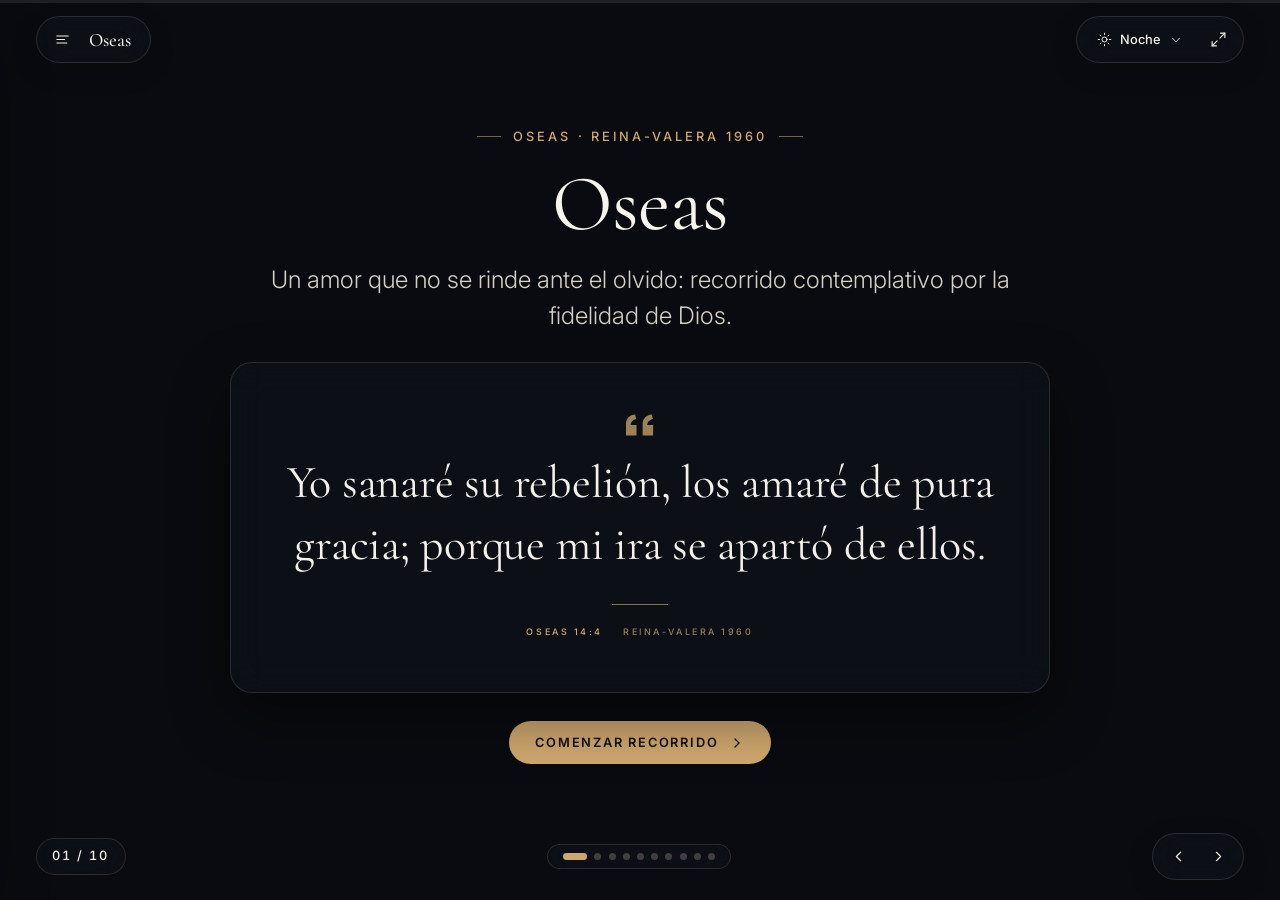
==== commit b101bfa6: "feat: mobile vertical scrolling, independent book subpages, and interactive detail modal on recuadro" ====
--- a/index.html
+++ b/index.html
@@ -3,8 +3,8 @@
 <head>
   <meta charset="UTF-8" />
   <meta name="viewport" content="width=device-width, initial-scale=1.0" />
-  <title>Palabra Visual — Reflexiones Bíblicas</title>
-  <meta name="description" content="Recorrido visual contemplativo y editorial por los libros de la Biblia." />
+  <title>Oseas — Palabra Visual</title>
+  <meta name="description" content="Recorrido visual contemplativo y editorial por el libro de Oseas." />
 
   <link rel="preconnect" href="https://fonts.googleapis.com" />
   <link rel="preconnect" href="https://fonts.gstatic.com" crossorigin />
@@ -24,14 +24,7 @@
         <button class="icon-btn" id="btn-index" aria-label="Abrir índice de diapositivas" title="Índice de diapositivas">
           <svg viewBox="0 0 24 24" fill="none" stroke="currentColor" stroke-width="1.6" stroke-linecap="round"><line x1="4" y1="7" x2="20" y2="7"/><line x1="4" y1="12" x2="15" y2="12"/><line x1="4" y1="17" x2="18" y2="17"/></svg>
         </button>
-
-        <div class="dropdown" id="book-dropdown">
-          <button class="dropdown-trigger dropdown-trigger--book" id="book-dropdown-btn" aria-haspopup="listbox" aria-expanded="false" aria-label="Cambiar libro de reflexión">
-            <span id="book-current-label">Oseas</span>
-            <svg class="dropdown-chevron" viewBox="0 0 24 24" fill="none" stroke="currentColor" stroke-width="1.8" stroke-linecap="round" stroke-linejoin="round"><polyline points="6 9 12 15 18 9"/></svg>
-          </button>
-          <div class="dropdown-menu" id="book-dropdown-menu" role="listbox" aria-label="Libros disponibles"></div>
-        </div>
+        <span id="book-current-label" style="font-family:var(--font-display);font-size:1.18rem;font-weight:500;padding:0 0.65rem 0 0.3rem;">Oseas</span>
       </div>
 
       <div class="top-actions">
@@ -96,6 +89,18 @@
       </div>
     </footer>
 
+    <!-- Modal de detalle desplegable al pulsar un recuadro -->
+    <div class="detail-modal-backdrop" id="detail-modal-backdrop" aria-hidden="true">
+      <div class="detail-modal" role="dialog" aria-modal="true" aria-labelledby="detail-modal-title">
+        <button class="icon-btn detail-modal-close" id="detail-modal-close" aria-label="Cerrar ventana">
+          <svg viewBox="0 0 24 24" fill="none" stroke="currentColor" stroke-width="1.6" stroke-linecap="round"><line x1="18" y1="6" x2="6" y2="18"/><line x1="6" y1="6" x2="18" y2="18"/></svg>
+        </button>
+        <div class="recuadro-icon" id="detail-modal-icon" aria-hidden="true"></div>
+        <h3 class="detail-modal-title" id="detail-modal-title"></h3>
+        <div class="detail-modal-body" id="detail-modal-body"></div>
+      </div>
+    </div>
+
     <!-- Pantalla de Revelado Dinámico -->
     <section class="lock-screen" id="lock-screen" aria-label="Contenido programado">
       <div class="lock-bg" id="lock-bg"></div>
--- a/css/theme.css
+++ b/css/theme.css
@@ -541,6 +541,87 @@
 .countdown-num { display: block; font-family: var(--font-display); font-size: clamp(2rem, 6vw, 3.25rem); font-weight: 500; line-height: 1; color: var(--accent); font-variant-numeric: tabular-nums; }
 .countdown-label { display: block; margin-top: 0.35rem; font-size: 0.65rem; letter-spacing: 0.18em; text-transform: uppercase; color: var(--text-secondary); }
 
+.recuadro-card.has-detail, .timeline-item.has-detail {
+  cursor: pointer;
+}
+.recuadro-card.has-detail:hover, .timeline-item.has-detail:hover {
+  transform: translateY(-3px);
+  border-color: var(--accent);
+}
+.recuadro-more {
+  display: inline-flex;
+  align-items: center;
+  gap: 0.35rem;
+  margin-top: 0.75rem;
+  font-size: 0.72rem;
+  font-weight: 500;
+  letter-spacing: 0.12em;
+  text-transform: uppercase;
+  color: var(--accent);
+  opacity: 0.88;
+}
+
+/* Modal desplegable de detalle al hacer clic en un recuadro */
+.detail-modal-backdrop {
+  position: fixed;
+  inset: 0;
+  z-index: calc(var(--z-modal) + 5);
+  background: rgba(0, 0, 0, 0.58);
+  backdrop-filter: blur(8px);
+  -webkit-backdrop-filter: blur(8px);
+  display: flex;
+  align-items: center;
+  justify-content: center;
+  padding: 1.25rem;
+  opacity: 0;
+  visibility: hidden;
+  transition: opacity 0.3s ease, visibility 0.3s ease;
+}
+.detail-modal-backdrop.is-open {
+  opacity: 1;
+  visibility: visible;
+}
+.detail-modal {
+  position: relative;
+  width: 100%;
+  max-width: 580px;
+  max-height: 85vh;
+  overflow-y: auto;
+  background: var(--bg-glass-strong);
+  backdrop-filter: blur(28px);
+  -webkit-backdrop-filter: blur(28px);
+  border: 1px solid var(--border-subtle);
+  border-top: 1px solid var(--border-glow);
+  border-radius: 24px;
+  padding: clamp(1.5rem, 4vw, 2.5rem);
+  box-shadow: var(--shadow-soft);
+  color: var(--text-primary);
+  transform: translateY(14px) scale(0.97);
+  transition: transform 0.35s var(--ease-editorial);
+}
+.detail-modal-backdrop.is-open .detail-modal {
+  transform: translateY(0) scale(1);
+}
+.detail-modal-close {
+  position: absolute;
+  top: 1rem;
+  right: 1rem;
+}
+.detail-modal-title {
+  font-family: var(--font-display);
+  font-size: clamp(1.65rem, 3vw, 2.2rem);
+  font-weight: 500;
+  line-height: 1.15;
+  margin-bottom: 0.75rem;
+  padding-right: 2rem;
+}
+.detail-modal-body {
+  font-size: var(--text-base);
+  line-height: 1.75;
+  color: var(--text-secondary);
+  white-space: pre-line;
+}
+
 .toast {
   position: fixed; bottom: 4.5rem; left: 50%; transform: translateX(-50%) translateY(16px);
   background: var(--bg-glass-strong); border: 1px solid var(--border-glow); color: var(--text-primary);
@@ -550,9 +631,26 @@
 .toast.is-visible { opacity: 1; transform: translateX(-50%) translateY(0); }
 
 /* ==========================================================================
-   RESPONSIVE: MÓVIL VERTICAL 9:16, TABLET Y PROYECTOR
+   RESPONSIVE: MÓVIL VERTICAL 9:16 (CON SCROLL), TABLET Y PROYECTOR
    ========================================================================== */
 @media (max-width: 860px) {
+  body:not(.admin-body) .slides-stage {
+    overflow-y: auto;
+    overflow-x: hidden;
+    scroll-snap-type: y proximity;
+    -webkit-overflow-scrolling: touch;
+  }
+  body:not(.admin-body) .slide {
+    position: relative;
+    inset: auto;
+    min-height: 100svh;
+    height: auto;
+    opacity: 1 !important;
+    visibility: visible !important;
+    pointer-events: auto !important;
+    scroll-snap-align: start;
+    overflow-y: visible;
+  }
   .split-layout { grid-template-columns: 1fr; gap: 1.25rem; }
   .split-media { aspect-ratio: 16 / 10; max-height: 34vh; }
   .layout-derecha .split-media { order: 0; }
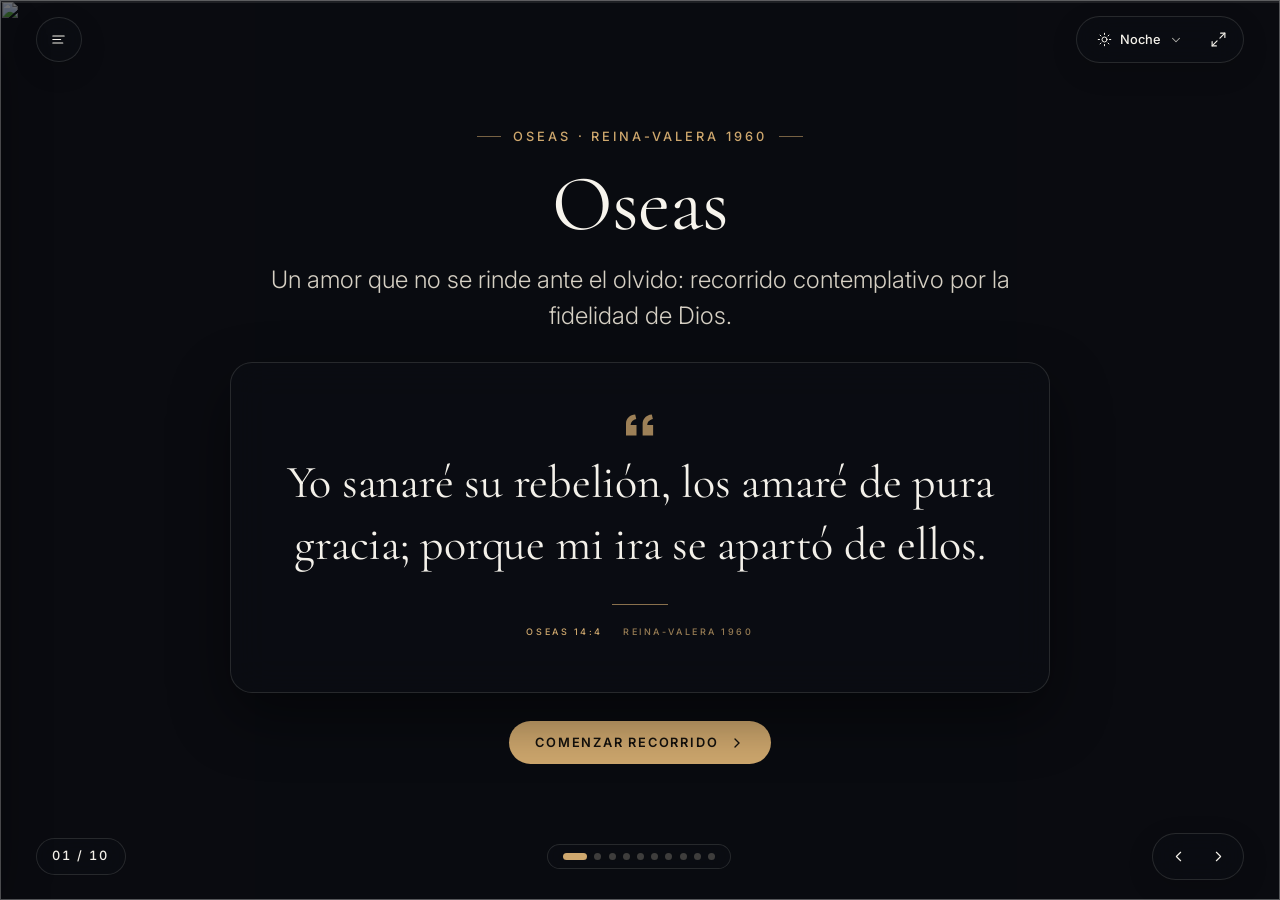
==== commit c948871d: "fix: YouTube Shorts style mandatory snap scrolling, remove top-left book label, and fix mobile glass" ====
--- a/index.html
+++ b/index.html
@@ -20,11 +20,10 @@
     </div>
 
     <header class="top-bar" aria-label="Navegación principal">
-      <div class="brand-cluster">
+      <div class="brand-cluster" style="padding:0.3rem;">
         <button class="icon-btn" id="btn-index" aria-label="Abrir índice de diapositivas" title="Índice de diapositivas">
           <svg viewBox="0 0 24 24" fill="none" stroke="currentColor" stroke-width="1.6" stroke-linecap="round"><line x1="4" y1="7" x2="20" y2="7"/><line x1="4" y1="12" x2="15" y2="12"/><line x1="4" y1="17" x2="18" y2="17"/></svg>
         </button>
-        <span id="book-current-label" style="font-family:var(--font-display);font-size:1.18rem;font-weight:500;padding:0 0.65rem 0 0.3rem;">Oseas</span>
       </div>
 
       <div class="top-actions">
--- a/css/theme.css
+++ b/css/theme.css
@@ -35,8 +35,8 @@
   --bg-base: #0b0d11;
   --bg-surface: #141820;
   --bg-elevated: #1b202b;
-  --bg-glass: rgba(15, 19, 26, 0.62);
-  --bg-glass-strong: rgba(15, 19, 26, 0.86);
+  --bg-glass: rgba(11, 14, 20, 0.74);
+  --bg-glass-strong: rgba(12, 15, 22, 0.90);
   --text-primary: #f4f1ea;
   --text-secondary: #b7b1a6;
   --text-muted: #7f7a72;
@@ -159,9 +159,9 @@
 
 .slide-bg {
   position: absolute;
-  inset: -4%;
-  width: 108%;
-  height: 108%;
+  inset: 0;
+  width: 100%;
+  height: 100%;
   z-index: 0;
   overflow: hidden;
   pointer-events: none;
@@ -635,21 +635,25 @@
    ========================================================================== */
 @media (max-width: 860px) {
   body:not(.admin-body) .slides-stage {
-    overflow-y: auto;
+    height: 100dvh;
+    overflow-y: scroll;
     overflow-x: hidden;
-    scroll-snap-type: y proximity;
+    scroll-snap-type: y mandatory;
+    overscroll-behavior-y: contain;
     -webkit-overflow-scrolling: touch;
   }
   body:not(.admin-body) .slide {
     position: relative;
     inset: auto;
-    min-height: 100svh;
-    height: auto;
+    height: 100dvh;
+    min-height: 100dvh;
+    max-height: 100dvh;
     opacity: 1 !important;
     visibility: visible !important;
     pointer-events: auto !important;
     scroll-snap-align: start;
-    overflow-y: visible;
+    scroll-snap-stop: always;
+    overflow-y: auto;
   }
   .split-layout { grid-template-columns: 1fr; gap: 1.25rem; }
   .split-media { aspect-ratio: 16 / 10; max-height: 34vh; }
@@ -658,8 +662,14 @@
 }
 
 @media (max-width: 640px), (max-aspect-ratio: 1/1) {
-  .slide-inner { padding: 4.35rem 1.25rem 5rem; }
-  .verse-block.variant-glass { padding: 1.45rem 1.2rem; border-radius: 18px; }
+  .slide-inner {
+    min-height: 100%;
+    padding: 4.5rem 1.25rem 6.75rem;
+  }
+  .verse-block.variant-glass {
+    padding: 1.65rem 1.35rem;
+    border-radius: 20px;
+  }
   .verse-text { font-size: calc(clamp(1.62rem, 5.8vw, 2.4rem) * var(--font-scale, 1)); line-height: 1.32; }
   .slide-tipo-versiculo .verse-text { font-size: calc(clamp(1.88rem, 6.6vw, 2.85rem) * var(--font-scale, 1)); line-height: 1.26; }
   .editorial-title { font-size: clamp(1.95rem, 7vw, 2.75rem); }
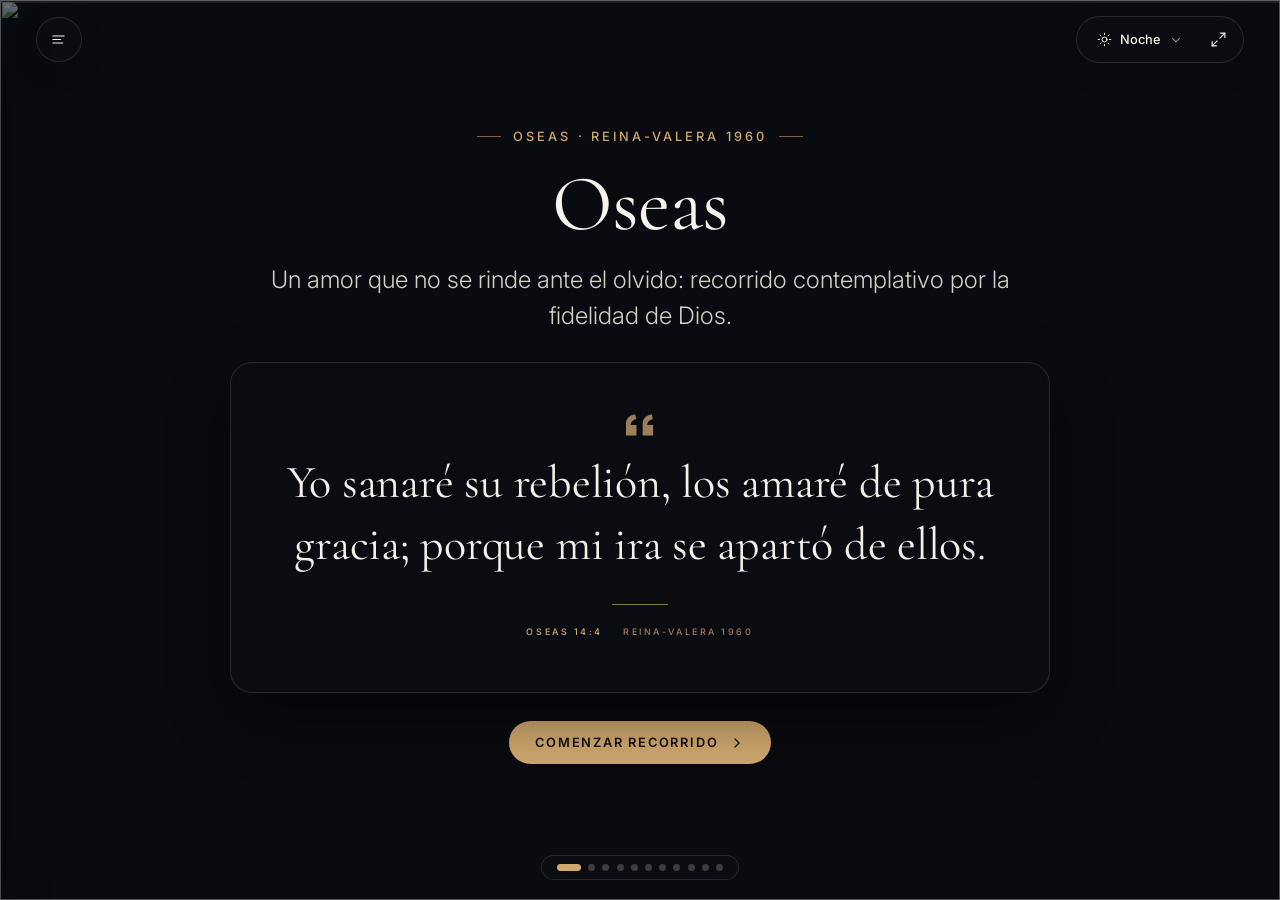
==== commit 95bd40bc: "feat: remove arrows/counter, expand 17-icon SVG library (balanza/mano/llama), and add interactive He" ====
--- a/index.html
+++ b/index.html
@@ -8,7 +8,7 @@
 
   <link rel="preconnect" href="https://fonts.googleapis.com" />
   <link rel="preconnect" href="https://fonts.gstatic.com" crossorigin />
-  <link href="https://fonts.googleapis.com/css2?family=Cormorant+Garamond:ital,wght@0,400;0,500;0,600;1,400;1,500&family=Inter:wght@300;400;500;600&display=swap" rel="stylesheet" />
+  <link href="https://fonts.googleapis.com/css2?family=Cormorant+Garamond:ital,wght@0,400;0,500;0,600;1,400;1,500&family=Gentium+Plus:ital,wght@0,400;0,700;1,400&family=Inter:wght@300;400;500;600&family=Noto+Serif+Hebrew:wght@400;500;600&display=swap" rel="stylesheet" />
 
   <link rel="stylesheet" href="css/theme.css" />
   <script src="https://cdnjs.cloudflare.com/ajax/libs/gsap/3.12.5/gsap.min.js" crossorigin="anonymous" referrerpolicy="no-referrer"></script>
@@ -76,16 +76,7 @@
     <main class="slides-stage" id="slides-stage" aria-live="polite"></main>
 
     <footer class="bottom-bar" aria-label="Navegación de diapositivas">
-      <div class="slide-counter" id="slide-counter">01 / 10</div>
       <nav class="dots-nav" id="dots-nav" aria-label="Puntos de progreso"></nav>
-      <div class="nav-arrows">
-        <button class="icon-btn" id="btn-prev" aria-label="Diapositiva anterior" title="Anterior">
-          <svg viewBox="0 0 24 24" fill="none" stroke="currentColor" stroke-width="1.6" stroke-linecap="round" stroke-linejoin="round"><polyline points="15 18 9 12 15 6"/></svg>
-        </button>
-        <button class="icon-btn" id="btn-next" aria-label="Siguiente diapositiva" title="Siguiente">
-          <svg viewBox="0 0 24 24" fill="none" stroke="currentColor" stroke-width="1.6" stroke-linecap="round" stroke-linejoin="round"><polyline points="9 18 15 12 9 6"/></svg>
-        </button>
-      </div>
     </footer>
 
     <!-- Modal de detalle desplegable al pulsar un recuadro -->
--- a/css/theme.css
+++ b/css/theme.css
@@ -468,7 +468,7 @@
 
 .bottom-bar {
   position: fixed; bottom: 0; left: 0; right: 0; z-index: var(--z-chrome);
-  display: flex; align-items: center; justify-content: space-between;
+  display: flex; align-items: center; justify-content: center;
   padding: 1rem clamp(1rem, 3vw, 2.25rem) 1.25rem; pointer-events: none;
 }
 .bottom-bar > * { pointer-events: auto; }
@@ -620,6 +620,148 @@
   line-height: 1.75;
   color: var(--text-secondary);
   white-space: pre-line;
+}
+
+/* ==========================================================================
+   COMPARADOR PEDAGÓGICO: ORIGINAL (HEBREO / GRIEGO) <-> ESPAÑOL
+   ========================================================================== */
+.lexicon-compare {
+  position: relative;
+  width: 100%;
+  max-width: 820px;
+  min-height: clamp(270px, 38vh, 360px);
+  border-radius: 22px;
+  overflow: hidden;
+  border: 1px solid var(--border-subtle);
+  border-top: 1px solid var(--border-glow);
+  box-shadow: var(--shadow-soft);
+  user-select: none;
+  touch-action: pan-y;
+  margin-top: var(--space-sm);
+}
+
+.compare-layer {
+  position: absolute;
+  inset: 0;
+  padding: clamp(1.75rem, 4vw, 3rem);
+  display: flex;
+  flex-direction: column;
+  justify-content: center;
+  align-items: center;
+  text-align: center;
+}
+
+.compare-layer--es {
+  background: var(--bg-glass);
+  backdrop-filter: blur(22px);
+  -webkit-backdrop-filter: blur(22px);
+  color: var(--text-primary);
+  z-index: 1;
+}
+
+.compare-layer--original {
+  background: linear-gradient(145deg, var(--bg-surface) 0%, var(--bg-elevated) 100%);
+  color: var(--text-primary);
+  z-index: 2;
+  clip-path: inset(0 0 0 var(--split, 50%));
+}
+
+.lexicon-badge {
+  display: inline-flex;
+  align-items: center;
+  gap: 0.45rem;
+  font-size: 0.68rem;
+  font-weight: 600;
+  letter-spacing: 0.2em;
+  text-transform: uppercase;
+  color: var(--accent);
+  background: var(--accent-soft);
+  border: 1px solid var(--border-glow);
+  padding: 0.28rem 0.78rem;
+  border-radius: 999px;
+  margin-bottom: 1rem;
+}
+
+.lexicon-term {
+  font-family: var(--font-display);
+  font-size: clamp(2.1rem, 4.5vw, 3.6rem);
+  font-weight: 500;
+  line-height: 1.18;
+  color: var(--text-primary);
+}
+
+.lexicon-term--hebrew {
+  font-family: 'Noto Serif Hebrew', 'Times New Roman', serif;
+  direction: rtl;
+  unicode-bidi: isolate;
+  font-size: clamp(2.5rem, 5.5vw, 4.2rem);
+  letter-spacing: 0.02em;
+  color: var(--accent);
+}
+
+.lexicon-term--greek {
+  font-family: 'Gentium Plus', 'Cormorant Garamond', Georgia, serif;
+  font-size: clamp(2.3rem, 5vw, 3.9rem);
+  color: var(--accent);
+}
+
+.lexicon-translit {
+  font-family: var(--font-display);
+  font-style: italic;
+  font-size: clamp(1.05rem, 1.8vw, 1.35rem);
+  color: var(--accent);
+  margin-top: 0.35rem;
+}
+
+.lexicon-desc {
+  font-size: var(--text-sm);
+  color: var(--text-secondary);
+  max-width: 46ch;
+  line-height: 1.6;
+  margin-top: 0.75rem;
+}
+
+.compare-handle {
+  position: absolute;
+  top: 0;
+  bottom: 0;
+  left: var(--split, 50%);
+  width: 2px;
+  background: var(--accent);
+  box-shadow: 0 0 18px rgba(207, 168, 110, 0.55);
+  z-index: 4;
+  transform: translateX(-50%);
+  cursor: ew-resize;
+}
+
+.compare-knob {
+  position: absolute;
+  top: 50%;
+  left: 50%;
+  transform: translate(-50%, -50%);
+  width: 42px;
+  height: 42px;
+  border-radius: 50%;
+  background: var(--accent);
+  color: #14110d;
+  display: flex;
+  align-items: center;
+  justify-content: center;
+  box-shadow: 0 6px 20px rgba(0, 0, 0, 0.42);
+  border: 2px solid var(--bg-base);
+}
+
+.compare-knob svg {
+  width: 18px;
+  height: 18px;
+}
+
+.lexicon-hint {
+  margin-top: 0.65rem;
+  font-size: 0.72rem;
+  letter-spacing: 0.14em;
+  text-transform: uppercase;
+  color: var(--text-muted);
 }
 
 .toast {
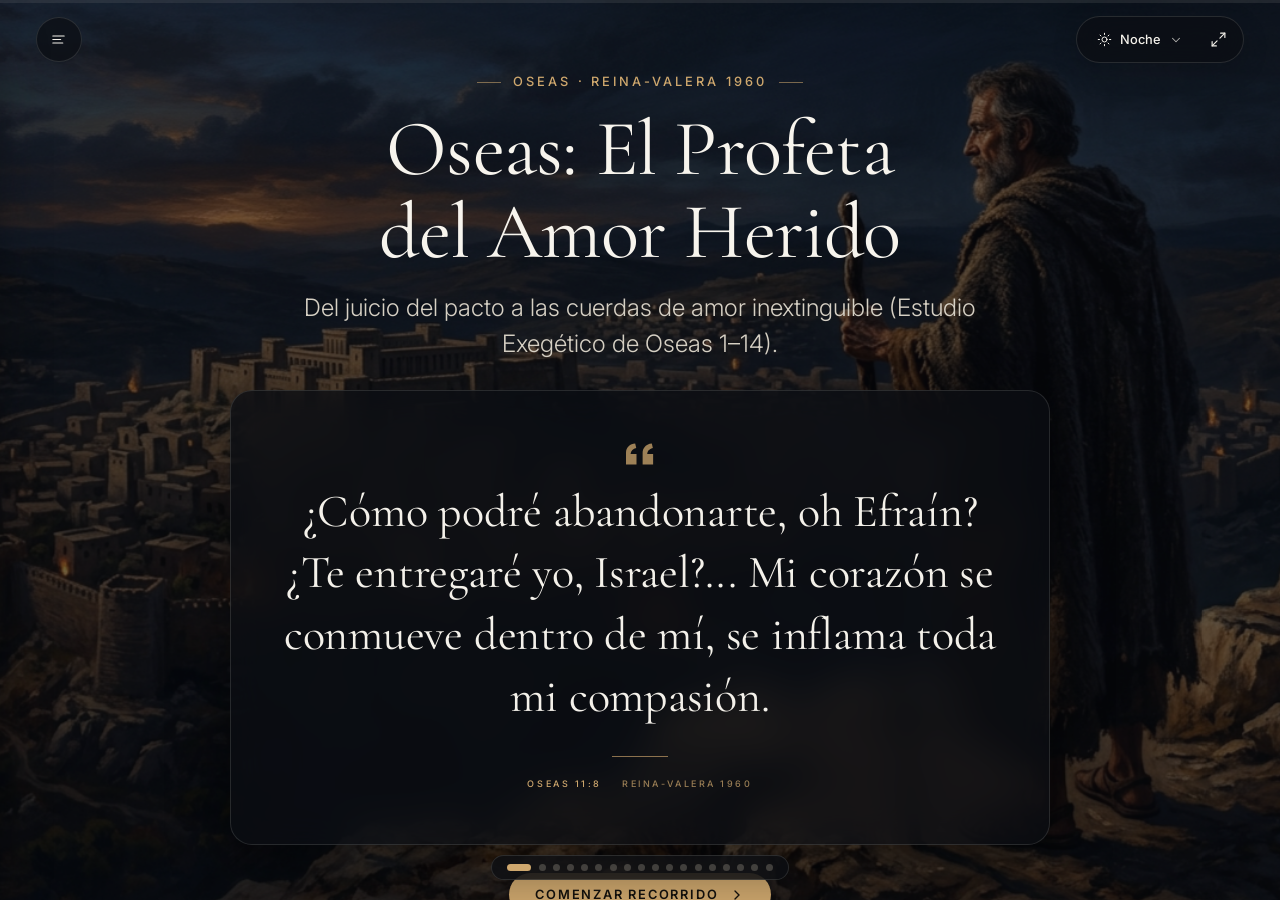
==== commit 373d9aa2: "feat(lock-screen): pure black high-contrast white glowing countdown, floating particles, and optimiz" ====
--- a/index.html
+++ b/index.html
@@ -91,20 +91,20 @@
       </div>
     </div>
 
-    <!-- Pantalla de Revelado Dinámico -->
+        <!-- Pantalla de Revelado Dinámico (Fondo negro puro, sin spoilers) -->
     <section class="lock-screen" id="lock-screen" aria-label="Contenido programado">
-      <div class="lock-bg" id="lock-bg"></div>
+      <canvas class="lock-particles" id="lock-particles" aria-hidden="true"></canvas>
       <div class="lock-card">
-        <span class="kicker">Próxima reflexión</span>
-        <h2 class="editorial-title" id="lock-title" style="margin-inline: auto;">Oseas</h2>
-        <p class="editorial-subtitle" id="lock-msg" style="margin-inline: auto;">Esta reflexión estará disponible muy pronto.</p>
+        <img class="lock-emblem" src="assets/images/biblia_blanca_cruz.svg" alt="" />
+        <span class="lock-kicker">Se revelará pronto</span>
+        <p class="lock-msg" id="lock-msg">Este espacio se abrirá al cumplirse el tiempo.</p>
         <div class="countdown-grid" role="timer" aria-live="polite">
           <div class="countdown-cell"><span class="countdown-num" id="cd-days">00</span><span class="countdown-label">Días</span></div>
           <div class="countdown-cell"><span class="countdown-num" id="cd-hours">00</span><span class="countdown-label">Horas</span></div>
           <div class="countdown-cell"><span class="countdown-num" id="cd-mins">00</span><span class="countdown-label">Min</span></div>
           <div class="countdown-cell"><span class="countdown-num" id="cd-secs">00</span><span class="countdown-label">Seg</span></div>
         </div>
-        <p style="font-size: var(--text-xs); color: var(--text-muted); letter-spacing: 0.08em;" id="lock-date-label"></p>
+        <p class="lock-date-label" id="lock-date-label"></p>
       </div>
     </section>
 
--- a/css/theme.css
+++ b/css/theme.css
@@ -524,22 +524,112 @@
 .thumb-info small { display: block; font-size: 0.66rem; letter-spacing: 0.16em; text-transform: uppercase; color: var(--accent); font-weight: 500; }
 .thumb-info strong { display: block; font-size: 0.9rem; font-weight: 500; color: var(--text-primary); white-space: nowrap; overflow: hidden; text-overflow: ellipsis; max-width: 220px; }
 
-/* Pantalla de Revelado Dinámico */
+/* Pantalla de Revelado Dinámico (Fondo negro puro, alto contraste blanco con glow y partículas) */
 .lock-screen {
-  position: fixed; inset: 0; z-index: calc(var(--z-modal) + 10); background: var(--bg-base);
-  display: none; align-items: center; justify-content: center; padding: clamp(1.5rem, 5vw, 3.5rem); text-align: center;
+  position: fixed;
+  inset: 0;
+  z-index: 9999;
+  background: #000000;
+  color: #ffffff;
+  display: none;
+  align-items: center;
+  justify-content: center;
+  padding: clamp(1.5rem, 5vw, 3.5rem);
+  text-align: center;
+  overflow: hidden;
 }
 .lock-screen.is-active { display: flex; }
-.lock-bg { position: absolute; inset: 0; opacity: 0.28; background-size: cover; background-position: center; filter: blur(18px) scale(1.1); pointer-events: none; }
+
+.lock-particles {
+  position: absolute;
+  inset: 0;
+  width: 100%;
+  height: 100%;
+  pointer-events: none;
+  z-index: 1;
+}
+
 .lock-card {
-  position: relative; z-index: 2; max-width: 680px; width: 100%; background: var(--bg-glass-strong);
-  backdrop-filter: blur(26px); border: 1px solid var(--border-subtle); border-top: 1px solid var(--border-glow);
-  border-radius: 26px; padding: clamp(2rem, 5vw, 3.5rem) clamp(1.25rem, 4vw, 3rem); box-shadow: var(--shadow-soft);
-}
-.countdown-grid { display: grid; grid-template-columns: repeat(4, 1fr); gap: clamp(0.55rem, 2vw, 1.1rem); margin: var(--space-md) auto; max-width: 500px; }
-.countdown-cell { background: var(--bg-glass); border: 1px solid var(--border-subtle); border-radius: 16px; padding: clamp(0.75rem, 2vw, 1.15rem) 0.5rem; }
-.countdown-num { display: block; font-family: var(--font-display); font-size: clamp(2rem, 6vw, 3.25rem); font-weight: 500; line-height: 1; color: var(--accent); font-variant-numeric: tabular-nums; }
-.countdown-label { display: block; margin-top: 0.35rem; font-size: 0.65rem; letter-spacing: 0.18em; text-transform: uppercase; color: var(--text-secondary); }
+  position: relative;
+  z-index: 2;
+  max-width: 640px;
+  width: 100%;
+  display: flex;
+  flex-direction: column;
+  align-items: center;
+}
+
+.lock-emblem {
+  width: clamp(135px, 24vw, 200px);
+  height: auto;
+  margin-bottom: 1.25rem;
+  filter: drop-shadow(0 0 26px rgba(255, 255, 255, 0.25));
+  opacity: 0.94;
+}
+
+.lock-kicker {
+  font-family: var(--font-sans);
+  font-size: 0.72rem;
+  font-weight: 500;
+  letter-spacing: 0.28em;
+  text-transform: uppercase;
+  color: rgba(255, 255, 255, 0.78);
+  text-shadow: 0 0 16px rgba(255, 255, 255, 0.35);
+  margin-bottom: 0.5rem;
+}
+
+.lock-msg {
+  font-family: var(--font-sans);
+  font-weight: 300;
+  font-size: clamp(0.95rem, 2vw, 1.12rem);
+  color: rgba(255, 255, 255, 0.75);
+  max-width: 44ch;
+  line-height: 1.6;
+}
+
+.countdown-grid {
+  display: grid;
+  grid-template-columns: repeat(4, 1fr);
+  gap: clamp(0.6rem, 2.2vw, 1.25rem);
+  margin: 1.75rem auto 1.25rem;
+  width: 100%;
+  max-width: 520px;
+}
+
+.countdown-cell {
+  background: rgba(255, 255, 255, 0.03);
+  border: 1px solid rgba(255, 255, 255, 0.16);
+  border-radius: 16px;
+  padding: clamp(0.85rem, 2.5vw, 1.25rem) 0.4rem;
+  box-shadow: 0 0 24px rgba(255, 255, 255, 0.04);
+}
+
+.countdown-num {
+  display: block;
+  font-family: var(--font-display);
+  font-size: clamp(2.25rem, 7vw, 3.85rem);
+  font-weight: 500;
+  line-height: 1;
+  color: #ffffff;
+  font-variant-numeric: tabular-nums;
+  text-shadow: 0 0 22px rgba(255, 255, 255, 0.65), 0 0 48px rgba(255, 255, 255, 0.25);
+}
+
+.countdown-label {
+  display: block;
+  margin-top: 0.45rem;
+  font-size: 0.64rem;
+  letter-spacing: 0.22em;
+  text-transform: uppercase;
+  color: rgba(255, 255, 255, 0.68);
+}
+
+.lock-date-label {
+  font-size: 0.75rem;
+  color: rgba(255, 255, 255, 0.55);
+  letter-spacing: 0.12em;
+  text-transform: uppercase;
+}
 
 .recuadro-card.has-detail, .timeline-item.has-detail {
   cursor: pointer;
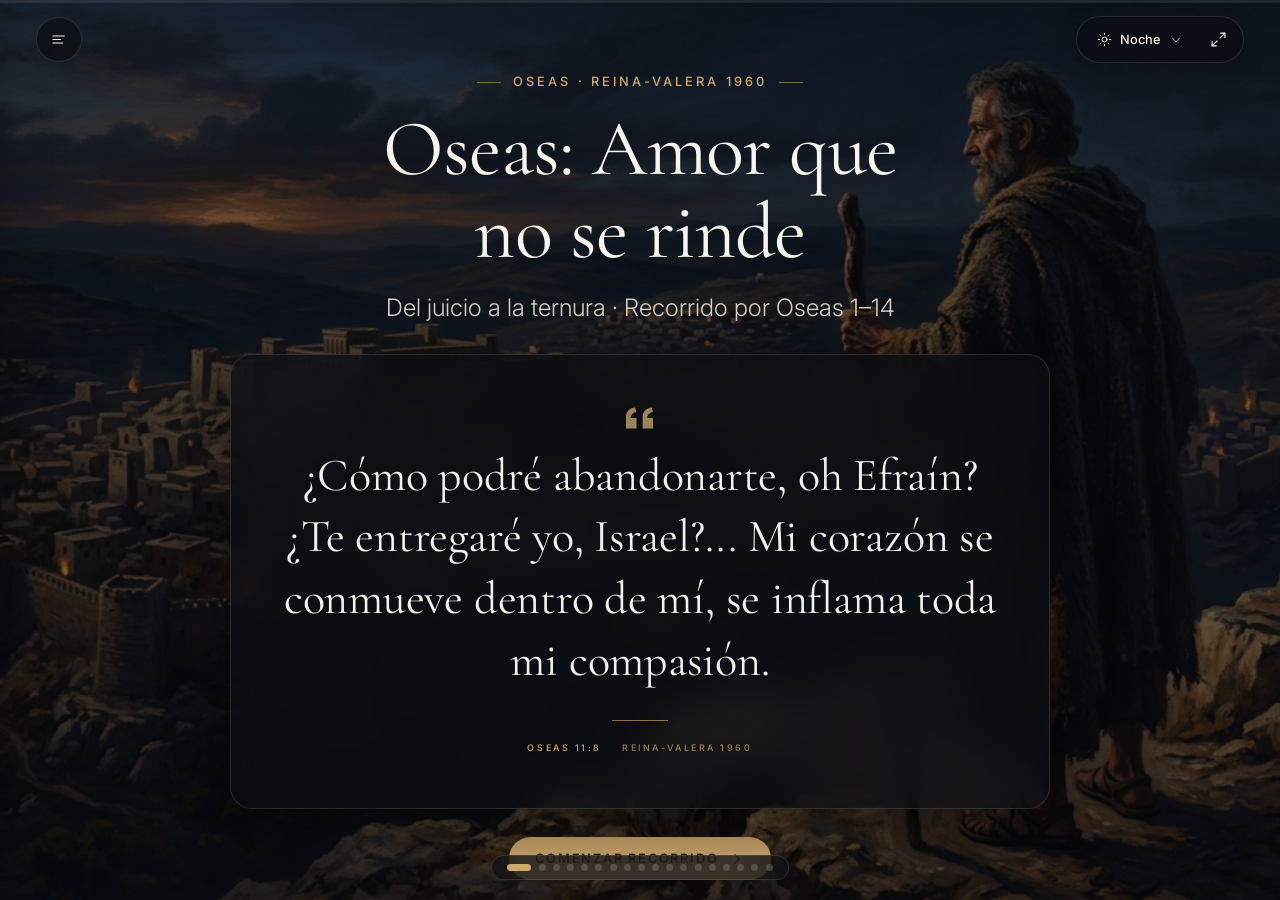
==== commit fb7df391: "feat: make index.html and lectura.html spoiler-free links and OpenGraph metadata" ====
--- a/index.html
+++ b/index.html
@@ -3,8 +3,10 @@
 <head>
   <meta charset="UTF-8" />
   <meta name="viewport" content="width=device-width, initial-scale=1.0" />
-  <title>Oseas — Palabra Visual</title>
-  <meta name="description" content="Recorrido visual contemplativo y editorial por el libro de Oseas." />
+  <title>Palabra Visual — Lectura</title>
+  <meta name="description" content="Un espacio de meditación y estudio bíblico." />
+  <meta property="og:title" content="Palabra Visual" />
+  <meta property="og:description" content="Un espacio de meditación y estudio bíblico." />
 
   <link rel="preconnect" href="https://fonts.googleapis.com" />
   <link rel="preconnect" href="https://fonts.gstatic.com" crossorigin />
--- a/css/theme.css
+++ b/css/theme.css
@@ -822,6 +822,7 @@
   z-index: 4;
   transform: translateX(-50%);
   cursor: ew-resize;
+  touch-action: none;
 }
 
 .compare-knob {
